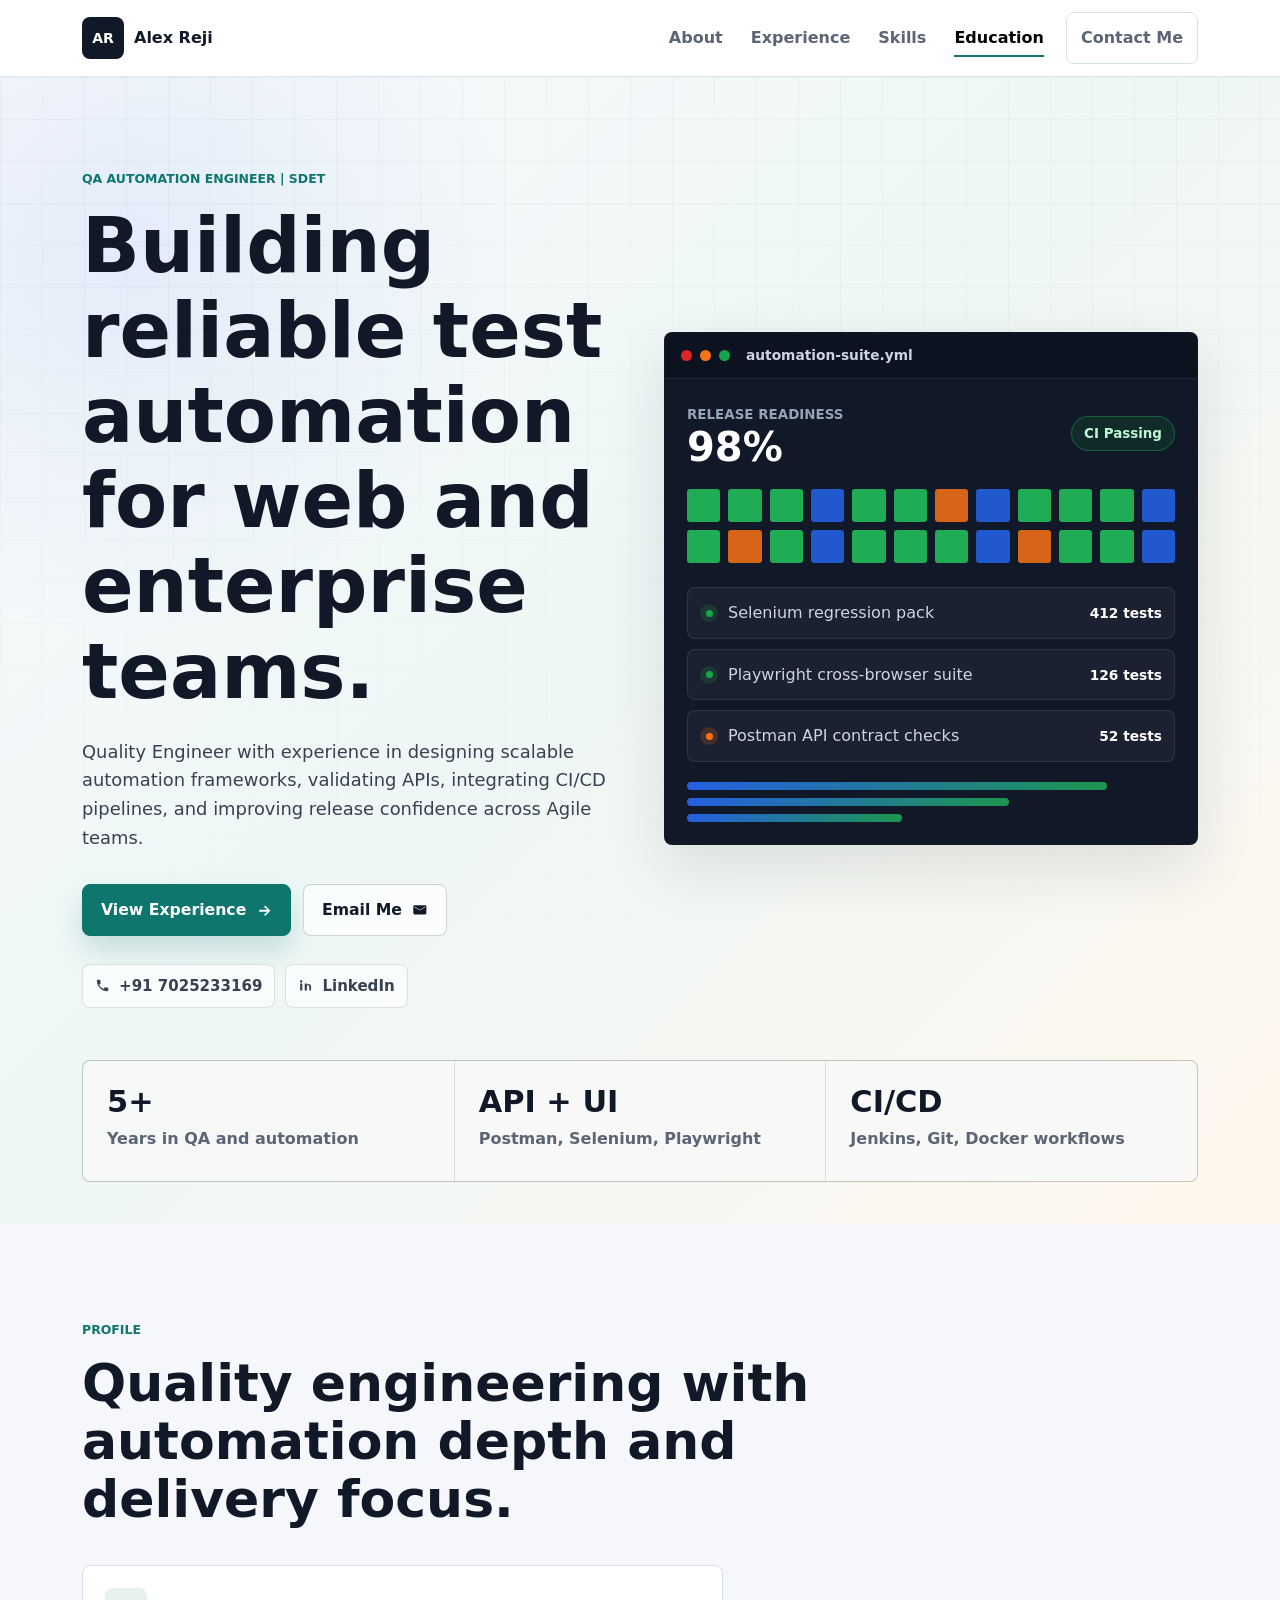
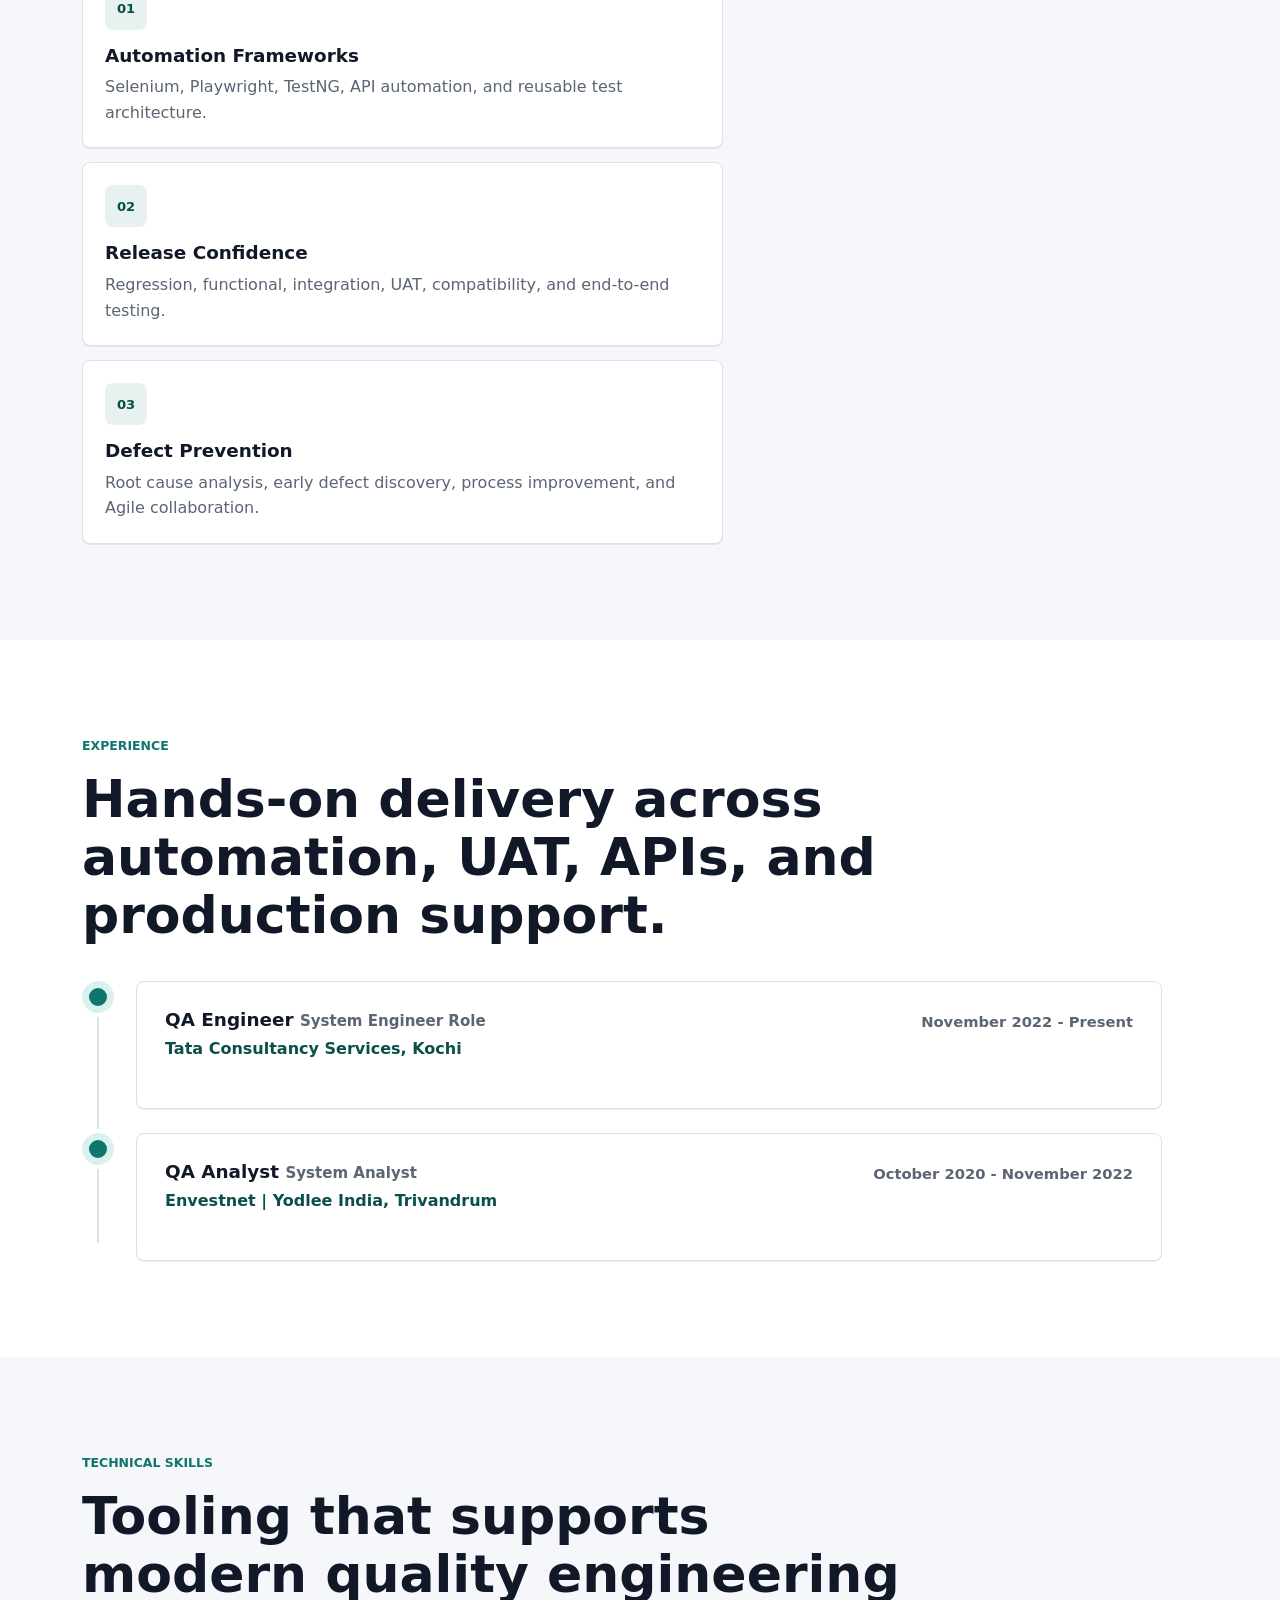
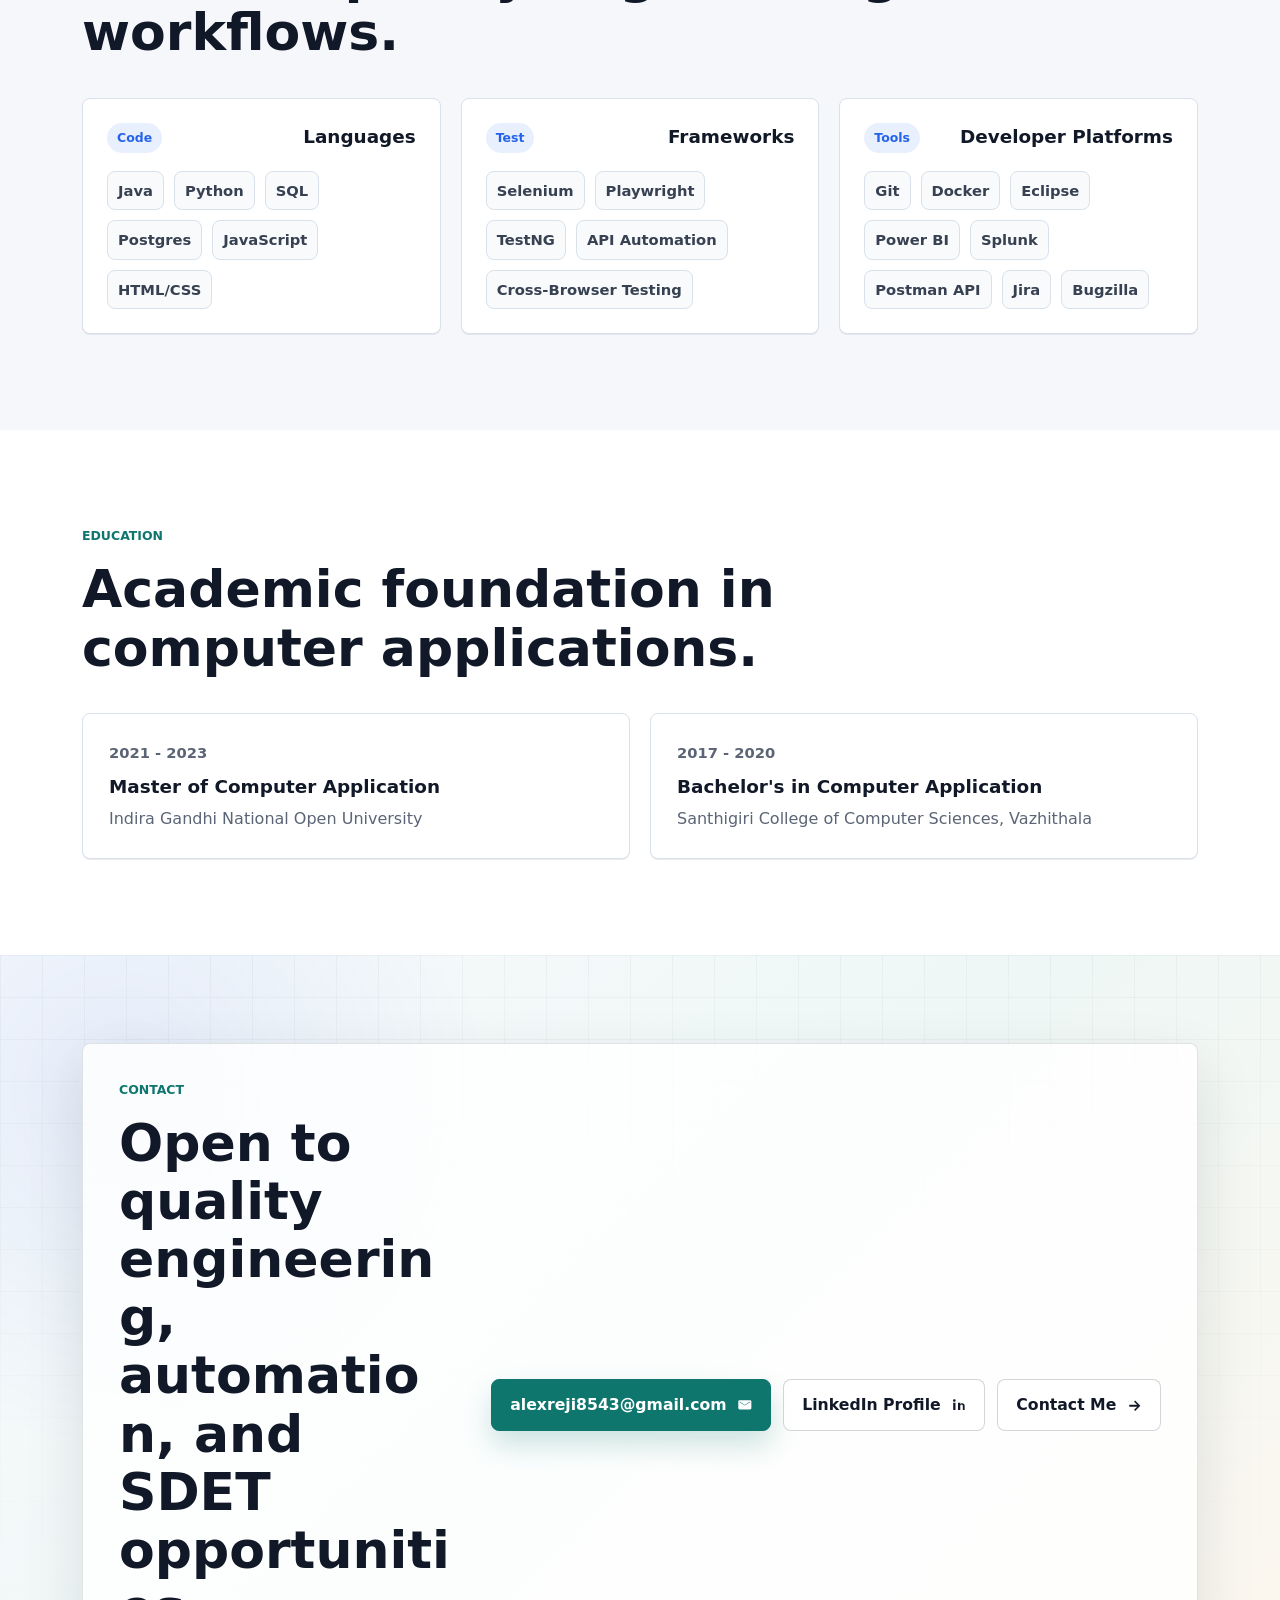
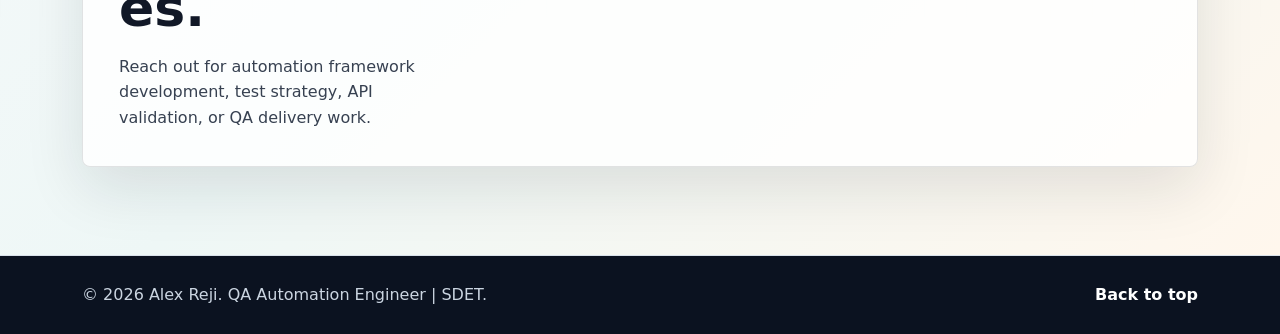
==== index.html @ 4e224c3d "commit" ====
<!doctype html>
<html lang="en">
  <head>
    <meta charset="utf-8">
    <meta name="viewport" content="width=device-width, initial-scale=1">
    <meta name="description" content="Alex Reji - QA Automation Engineer and SDET portfolio showcasing automation frameworks, API testing, CI/CD, and quality engineering experience.">
    <meta name="theme-color" content="#0f766e">
    <title>Alex Reji | QA Automation Engineer</title>
    <link rel="icon" href="data:image/svg+xml,%3Csvg xmlns='http://www.w3.org/2000/svg' viewBox='0 0 64 64'%3E%3Crect width='64' height='64' rx='12' fill='%230f766e'/%3E%3Cpath d='M18 42 30 18h6l12 24h-7l-2.4-5.4H27.1L24.8 42h-6.8Zm11.3-10.7h7.1L32.9 23l-3.6 8.3Z' fill='white'/%3E%3C/svg%3E">
    <link rel="stylesheet" href="css/bootstrap.min.css">
    <link rel="stylesheet" href="css/styles.css">
  </head>
  <body>
    <a class="skip-link" href="#main">Skip to content</a>

    <header class="site-header" data-header>
      <nav class="navbar navbar-expand-lg" aria-label="Primary navigation">
        <div class="container">
          <a class="navbar-brand brand-mark" href="index.html#home" aria-label="Alex Reji home">
            <span class="brand-symbol">AR</span>
            <span class="brand-text">Alex Reji</span>
          </a>

          <button class="navbar-toggler" type="button" data-bs-toggle="collapse" data-bs-target="#primaryNav" aria-controls="primaryNav" aria-expanded="false" aria-label="Toggle navigation">
            <span class="navbar-toggler-icon"></span>
          </button>

          <div class="collapse navbar-collapse" id="primaryNav">
            <ul class="navbar-nav ms-auto align-items-lg-center">
              <li class="nav-item"><a class="nav-link" href="index.html#about">About</a></li>
              <li class="nav-item"><a class="nav-link" href="index.html#experience">Experience</a></li>
              <li class="nav-item"><a class="nav-link" href="index.html#skills">Skills</a></li>
              <li class="nav-item"><a class="nav-link" href="index.html#education">Education</a></li>
              <li class="nav-item"><a class="nav-link nav-link-contact" href="contact.html">Contact Me</a></li>
            </ul>
          </div>
        </div>
      </nav>
    </header>

    <main id="main">
      <section class="hero-section section-band" id="home">
        <div class="container">
          <div class="row align-items-center g-5">
            <div class="col-lg-6">
              <div class="hero-copy reveal">
                <p class="eyebrow">QA Automation Engineer | SDET</p>
                <h1>Building reliable test automation for web and enterprise teams.</h1>
                <p class="hero-lede">
                 Quality Engineer with  experience in designing scalable automation frameworks,
                  validating APIs, integrating CI/CD pipelines, and improving release confidence across Agile teams.
                </p>

                <div class="hero-actions" aria-label="Primary actions">
                  <a class="btn btn-primary btn-lg" href="#experience">
                    <span>View Experience</span>
                    <svg aria-hidden="true" viewBox="0 0 24 24"><path d="M5 12h12.2l-4.9-4.9L14 5.4 22 13.4l-8 8-1.7-1.7 4.9-4.9H5V12Z"></path></svg>
                  </a>
                  <a class="btn btn-outline btn-lg" href="mailto:alexreji8543@gmail.com">
                    <span>Email Me</span>
                    <svg aria-hidden="true" viewBox="0 0 24 24"><path d="M4 5h16a2 2 0 0 1 2 2v10a2 2 0 0 1-2 2H4a2 2 0 0 1-2-2V7a2 2 0 0 1 2-2Zm8 8.2L20 8V7l-8 5.2L4 7v1l8 5.2Z"></path></svg>
                  </a>
                </div>

                <div class="contact-strip" aria-label="Contact information">
                  <a href="tel:+917025233169">
                    <svg aria-hidden="true" viewBox="0 0 24 24"><path d="M6.6 10.8c1.4 2.8 3.8 5.2 6.6 6.6l2.2-2.2c.3-.3.7-.4 1.1-.3 1.2.4 2.4.6 3.7.6.6 0 1 .4 1 1V20c0 .6-.4 1-1 1C10.7 21 3 13.3 3 3.8c0-.6.4-1 1-1h3.5c.6 0 1 .4 1 1 0 1.3.2 2.5.6 3.7.1.4 0 .8-.3 1.1l-2.2 2.2Z"></path></svg>
                    +91 7025233169
                  </a>
                  <a href="https://www.linkedin.com/in/alex-reji-joseph" target="_blank" rel="noreferrer">
                    <svg aria-hidden="true" viewBox="0 0 24 24"><path d="M6.9 8.9H3.4V20h3.5V8.9ZM5.1 7.4c1.1 0 2-.8 2-1.9s-.9-1.9-2-1.9-2 .8-2 1.9.8 1.9 2 1.9ZM20.9 20v-6.1c0-3-1.6-4.4-3.8-4.4-1.7 0-2.5.9-3 1.6V8.9h-3.4V20h3.5v-5.5c0-1.5.3-2.9 2.1-2.9 1.7 0 1.8 1.6 1.8 3V20h2.8Z"></path></svg>
                    LinkedIn
                  </a>
                </div>
              </div>
            </div>

            <div class="col-lg-6">
              <div class="quality-console reveal" role="img" aria-label="Animated automation dashboard showing passing tests, API checks, and CI pipeline status">
                <div class="console-topbar">
                  <span class="window-dot dot-red"></span>
                  <span class="window-dot dot-amber"></span>
                  <span class="window-dot dot-green"></span>
                  <span class="console-title">automation-suite.yml</span>
                </div>

                <div class="console-body">
                  <div class="pipeline-status">
                    <div>
                      <span class="status-label">Release readiness</span>
                      <strong>98%</strong>
                    </div>
                    <span class="status-pill">CI Passing</span>
                  </div>

                  <div class="test-matrix" aria-hidden="true">
                    <span></span><span></span><span></span><span></span><span></span><span></span>
                    <span></span><span></span><span></span><span></span><span></span><span></span>
                    <span></span><span></span><span></span><span></span><span></span><span></span>
                    <span></span><span></span><span></span><span></span><span></span><span></span>
                  </div>

                  <div class="run-list">
                    <div class="run-row">
                      <span class="run-icon pass"></span>
                      <span>Selenium regression pack</span>
                      <b>412 tests</b>
                    </div>
                    <div class="run-row">
                      <span class="run-icon pass"></span>
                      <span>Playwright cross-browser suite</span>
                      <b>126 tests</b>
                    </div>
                    <div class="run-row">
                      <span class="run-icon warn"></span>
                      <span>Postman API contract checks</span>
                      <b>52 tests</b>
                    </div>
                  </div>

                  <div class="code-lines" aria-hidden="true">
                    <span class="code-line line-long"></span>
                    <span class="code-line line-mid"></span>
                    <span class="code-line line-short"></span>
                  </div>
                </div>
              </div>
            </div>
          </div>

          <div class="hero-metrics reveal" aria-label="Career highlights">
            <div>
              <strong>5+</strong>
              <span>Years in QA and automation</span>
            </div>

            <div>
              <strong>API + UI</strong>
              <span>Postman, Selenium, Playwright</span>
            </div>
            <div>
              <strong>CI/CD</strong>
              <span>Jenkins, Git, Docker workflows</span>
            </div>
          </div>
        </div>
      </section>

      <section class="section section-light" id="about">
        <div class="container">
          <div class="section-heading reveal">
            <p class="eyebrow">Profile</p>
            <h2>Quality engineering with automation depth and delivery focus.</h2>
          </div>

          <div class="row g-4 align-items-stretch">
            <div class="col-lg-7">
              <div class="focus-grid reveal">
                <div class="focus-item">
                  <span class="focus-icon">01</span>
                  <h3>Automation Frameworks</h3>
                  <p>Selenium, Playwright, TestNG, API automation, and reusable test architecture.</p>
                </div>
                <div class="focus-item">
                  <span class="focus-icon">02</span>
                  <h3>Release Confidence</h3>
                  <p>Regression, functional, integration, UAT, compatibility, and end-to-end testing.</p>
                </div>
                <div class="focus-item">
                  <span class="focus-icon">03</span>
                  <h3>Defect Prevention</h3>
                  <p>Root cause analysis, early defect discovery, process improvement, and Agile collaboration.</p>
                </div>
              </div>
            </div>

            <div class="col-lg-5">

            </div>
          </div>
        </div>
      </section>

      <section class="section section-white" id="experience">
        <div class="container">
          <div class="section-heading reveal">
            <p class="eyebrow">Experience</p>
            <h2>Hands-on delivery across automation, UAT, APIs, and production support.</h2>
          </div>

          <div class="timeline">
            <article class="timeline-item reveal">
              <div class="timeline-marker" aria-hidden="true"></div>
              <div class="timeline-content">
                <div class="role-heading">
                  <div>
                    <h3>QA Engineer <span>System Engineer Role</span></h3>
                    <p>Tata Consultancy Services, Kochi</p>
                  </div>
                  <time datetime="2022-11">November 2022 - Present</time>
                </div>

              </div>
            </article>

            <article class="timeline-item reveal">
              <div class="timeline-marker" aria-hidden="true"></div>
              <div class="timeline-content">
                <div class="role-heading">
                  <div>
                    <h3>QA Analyst <span>System Analyst</span></h3>
                    <p>Envestnet | Yodlee India, Trivandrum</p>
                  </div>
                  <time datetime="2020-10">October 2020 - November 2022</time>
                </div>

              </div>
            </article>
          </div>
        </div>
      </section>

      <section class="section section-light" id="skills">
        <div class="container">
          <div class="section-heading reveal">
            <p class="eyebrow">Technical Skills</p>
            <h2>Tooling that supports modern quality engineering workflows.</h2>
          </div>

          <div class="skills-layout">
            <article class="skill-card reveal">
              <div class="skill-card-header">
                <span class="skill-badge">Code</span>
                <h3>Languages</h3>
              </div>
              <div class="skill-tags">
                <span>Java</span>
                <span>Python</span>
                <span>SQL</span>
                <span>Postgres</span>
                <span>JavaScript</span>
                <span>HTML/CSS</span>
              </div>
            </article>

            <article class="skill-card reveal">
              <div class="skill-card-header">
                <span class="skill-badge">Test</span>
                <h3>Frameworks</h3>
              </div>
              <div class="skill-tags">
                <span>Selenium</span>
                <span>Playwright</span>
                <span>TestNG</span>
                <span>API Automation</span>
                <span>Cross-Browser Testing</span>
              </div>
            </article>

            <article class="skill-card reveal">
              <div class="skill-card-header">
                <span class="skill-badge">Tools</span>
                <h3>Developer Platforms</h3>
              </div>
              <div class="skill-tags">
                <span>Git</span>
                <span>Docker</span>
                <span>Eclipse</span>
                <span>Power BI</span>
                <span>Splunk</span>
                <span>Postman API</span>
                <span>Jira</span>
                <span>Bugzilla</span>
              </div>
            </article>
          </div>
        </div>
      </section>

      <section class="section section-white" id="education">
        <div class="container">
          <div class="section-heading reveal">
            <p class="eyebrow">Education</p>
            <h2>Academic foundation in computer applications.</h2>
          </div>

          <div class="education-grid">
            <article class="education-item reveal">
              <time>2021 - 2023</time>
              <h3>Master of Computer Application</h3>
              <p>Indira Gandhi National Open University</p>
            </article>
            <article class="education-item reveal">
              <time>2017 - 2020</time>
              <h3>Bachelor's in Computer Application</h3>
              <p>Santhigiri College of Computer Sciences, Vazhithala</p>
            </article>
          </div>
        </div>
      </section>

      <section class="contact-section section-band" id="contact">
        <div class="container">
          <div class="contact-panel reveal">
            <div>
              <p class="eyebrow">Contact</p>
              <h2>Open to quality engineering, automation, and SDET opportunities.</h2>
              <p>Reach out for automation framework development, test strategy, API validation, or QA delivery work.</p>
            </div>
            <div class="contact-actions">
              <a class="btn btn-primary btn-lg" href="mailto:alexreji8543@gmail.com">
                <span>alexreji8543@gmail.com</span>
                <svg aria-hidden="true" viewBox="0 0 24 24"><path d="M4 5h16a2 2 0 0 1 2 2v10a2 2 0 0 1-2 2H4a2 2 0 0 1-2-2V7a2 2 0 0 1 2-2Zm8 8.2L20 8V7l-8 5.2L4 7v1l8 5.2Z"></path></svg>
              </a>
              <a class="btn btn-outline btn-lg" href="https://www.linkedin.com/in/alex-reji-joseph" target="_blank" rel="noreferrer">
                <span>LinkedIn Profile</span>
                <svg aria-hidden="true" viewBox="0 0 24 24"><path d="M6.9 8.9H3.4V20h3.5V8.9ZM5.1 7.4c1.1 0 2-.8 2-1.9s-.9-1.9-2-1.9-2 .8-2 1.9.8 1.9 2 1.9ZM20.9 20v-6.1c0-3-1.6-4.4-3.8-4.4-1.7 0-2.5.9-3 1.6V8.9h-3.4V20h3.5v-5.5c0-1.5.3-2.9 2.1-2.9 1.7 0 1.8 1.6 1.8 3V20h2.8Z"></path></svg>
              </a>
              <a class="btn btn-outline btn-lg" href="contact.html">
                <span>Contact Me</span>
                <svg aria-hidden="true" viewBox="0 0 24 24"><path d="M5 12h12.2l-4.9-4.9L14 5.4 22 13.4l-8 8-1.7-1.7 4.9-4.9H5V12Z"></path></svg>
              </a>
            </div>
          </div>
        </div>
      </section>
    </main>

    <footer class="site-footer">
      <div class="container">
        <p>© <span data-year></span> Alex Reji. QA Automation Engineer | SDET.</p>
        <a href="index.html#home">Back to top</a>
      </div>
    </footer>

    <script src="js/bootstrap.bundle.min.js"></script>
    <script src="js/main.js"></script>
  </body>
</html>
---- css/styles.css ----
:root {
  --color-ink: #111827;
  --color-muted: #5b6575;
  --color-soft: #f5f7fb;
  --color-paper: #ffffff;
  --color-line: #d9e1ea;
  --color-teal: #0f766e;
  --color-teal-dark: #0b4f4a;
  --color-blue: #2563eb;
  --color-orange: #f97316;
  --color-green: #16a34a;
  --color-red: #dc2626;
  --shadow-soft: 0 22px 60px rgba(17, 24, 39, 0.11);
  --shadow-line: 0 1px 0 rgba(17, 24, 39, 0.08);
  --radius: 8px;
  --header-height: 76px;
}

* {
  box-sizing: border-box;
}

html {
  scroll-behavior: smooth;
  scroll-padding-top: var(--header-height);
}

body {
  margin: 0;
  color: var(--color-ink);
  background: var(--color-paper);
  font-family: Inter, ui-sans-serif, system-ui, -apple-system, BlinkMacSystemFont, "Segoe UI", sans-serif;
  line-height: 1.6;
  text-rendering: optimizeLegibility;
}

body.nav-open {
  overflow: hidden;
}

a {
  color: inherit;
  text-decoration: none;
}

a:hover {
  color: var(--color-teal);
}

svg {
  display: inline-block;
  width: 1em;
  height: 1em;
  fill: currentColor;
}

::selection {
  color: #ffffff;
  background: var(--color-teal);
}

.skip-link {
  position: fixed;
  top: 12px;
  left: 12px;
  z-index: 1100;
  transform: translateY(-140%);
  border-radius: var(--radius);
  background: var(--color-ink);
  color: #ffffff;
  padding: 10px 14px;
  transition: transform 180ms ease;
}

.skip-link:focus {
  transform: translateY(0);
}

.site-header {
  position: sticky;
  top: 0;
  z-index: 1000;
  min-height: var(--header-height);
  background: rgba(255, 255, 255, 0.88);
  border-bottom: 1px solid rgba(217, 225, 234, 0.74);
  backdrop-filter: blur(18px);
  transition: box-shadow 200ms ease, background 200ms ease;
}

.site-header.is-scrolled {
  background: rgba(255, 255, 255, 0.96);
  box-shadow: var(--shadow-line);
}

.navbar {
  min-height: var(--header-height);
  padding: 0;
}

.navbar-toggler {
  border: 1px solid var(--color-line);
  border-radius: var(--radius);
  padding: 9px 11px;
}

.navbar-toggler:focus {
  box-shadow: 0 0 0 3px rgba(15, 118, 110, 0.18);
}

.brand-mark {
  display: inline-flex;
  align-items: center;
  gap: 10px;
  font-weight: 800;
}

.brand-symbol {
  display: grid;
  width: 42px;
  height: 42px;
  place-items: center;
  border-radius: var(--radius);
  background: var(--color-ink);
  color: #ffffff;
  font-size: 0.88rem;
  font-weight: 800;
}

.brand-text {
  color: var(--color-ink);
  font-size: 1rem;
}

.nav-link {
  position: relative;
  color: var(--color-muted);
  font-weight: 700;
  padding: 12px 14px !important;
}

.nav-link::after {
  position: absolute;
  right: 14px;
  bottom: 6px;
  left: 14px;
  height: 2px;
  background: var(--color-teal);
  content: "";
  transform: scaleX(0);
  transform-origin: left;
  transition: transform 180ms ease;
}

.nav-link:hover,
.nav-link.active {
  color: var(--color-ink);
}

.nav-link:hover::after,
.nav-link.active::after {
  transform: scaleX(1);
}

.nav-link-contact {
  margin-left: 8px;
  border: 1px solid var(--color-line);
  border-radius: var(--radius);
}

.nav-link-contact::after {
  content: none;
}

.section-band {
  position: relative;
  overflow: hidden;
  background:
    radial-gradient(circle at 10% 15%, rgba(37, 99, 235, 0.09), transparent 26%),
    linear-gradient(135deg, #f8fafc 0%, #eef7f6 48%, #fff7ed 100%);
}

.section-band::before {
  position: absolute;
  inset: 0;
  pointer-events: none;
  background-image:
    linear-gradient(rgba(17, 24, 39, 0.045) 1px, transparent 1px),
    linear-gradient(90deg, rgba(17, 24, 39, 0.045) 1px, transparent 1px);
  background-size: 42px 42px;
  content: "";
  mask-image: linear-gradient(to bottom, rgba(0, 0, 0, 0.8), transparent 78%);
}

.hero-section {
  display: flex;
  min-height: calc(100vh - var(--header-height));
  padding: 92px 0 42px;
  align-items: center;
}

.hero-section .container {
  position: relative;
  z-index: 1;
}

.eyebrow {
  margin: 0 0 14px;
  color: var(--color-teal);
  font-size: 0.78rem;
  font-weight: 800;
  letter-spacing: 0;
  text-transform: uppercase;
}

h1,
h2,
h3,
p {
  overflow-wrap: anywhere;
}

h1,
h2,
h3 {
  margin: 0;
  color: var(--color-ink);
  line-height: 1.12;
  letter-spacing: 0;
}

h1 {
  max-width: 680px;
  font-size: 4.75rem;
  font-weight: 850;
}

h2 {
  max-width: 830px;
  font-size: 3.25rem;
  font-weight: 820;
}

h3 {
  font-size: 1.15rem;
  font-weight: 800;
}

.hero-lede {
  max-width: 650px;
  margin: 24px 0 0;
  color: #374151;
  font-size: 1.12rem;
}

.hero-actions,
.contact-actions {
  display: flex;
  flex-wrap: wrap;
  gap: 12px;
  margin-top: 32px;
}

.btn {
  display: inline-flex;
  min-height: 48px;
  align-items: center;
  justify-content: center;
  gap: 10px;
  border-radius: var(--radius);
  font-weight: 800;
  white-space: normal;
}

.btn-lg {
  padding: 13px 18px;
  font-size: 0.98rem;
}

.btn-primary {
  border-color: var(--color-teal);
  background: var(--color-teal);
  box-shadow: 0 14px 28px rgba(15, 118, 110, 0.2);
}

.btn-primary:hover,
.btn-primary:focus {
  border-color: var(--color-teal-dark);
  background: var(--color-teal-dark);
}

.btn-outline {
  border: 1px solid rgba(17, 24, 39, 0.18);
  background: rgba(255, 255, 255, 0.72);
  color: var(--color-ink);
}

.btn-outline:hover,
.btn-outline:focus {
  border-color: var(--color-teal);
  background: #ffffff;
  color: var(--color-teal-dark);
}

.contact-strip {
  display: flex;
  flex-wrap: wrap;
  gap: 10px;
  margin-top: 28px;
}

.contact-strip a {
  display: inline-flex;
  min-height: 42px;
  align-items: center;
  gap: 9px;
  border: 1px solid rgba(17, 24, 39, 0.12);
  border-radius: var(--radius);
  background: rgba(255, 255, 255, 0.64);
  color: #374151;
  padding: 9px 12px;
  font-size: 0.94rem;
  font-weight: 700;
}

.contact-strip a:hover {
  border-color: rgba(15, 118, 110, 0.35);
  color: var(--color-teal-dark);
}

.quality-console {
  position: relative;
  overflow: hidden;
  max-width: 560px;
  margin-left: auto;
  border: 1px solid rgba(17, 24, 39, 0.12);
  border-radius: var(--radius);
  background: #111827;
  box-shadow: var(--shadow-soft);
  color: #e5e7eb;
}

.quality-console::after {
  position: absolute;
  inset: 0;
  pointer-events: none;
  background: linear-gradient(90deg, transparent 0%, rgba(255, 255, 255, 0.08) 45%, transparent 70%);
  content: "";
  transform: translateX(-100%);
  animation: console-sweep 6s ease-in-out infinite;
}

.console-topbar {
  display: flex;
  min-height: 46px;
  align-items: center;
  gap: 8px;
  border-bottom: 1px solid rgba(255, 255, 255, 0.1);
  background: #0b1220;
  padding: 0 16px;
}

.window-dot {
  display: inline-block;
  width: 11px;
  height: 11px;
  border-radius: 50%;
}

.dot-red {
  background: var(--color-red);
}

.dot-amber {
  background: var(--color-orange);
}

.dot-green {
  background: var(--color-green);
}

.console-title {
  margin-left: 8px;
  color: #cbd5e1;
  font-size: 0.86rem;
  font-weight: 800;
}

.console-body {
  padding: 22px;
}

.pipeline-status {
  display: flex;
  align-items: center;
  justify-content: space-between;
  gap: 16px;
  margin-bottom: 22px;
}

.pipeline-status strong {
  display: block;
  color: #ffffff;
  font-size: 2.5rem;
  line-height: 1;
}

.status-label {
  color: #94a3b8;
  font-size: 0.84rem;
  font-weight: 800;
  text-transform: uppercase;
}

.status-pill {
  display: inline-flex;
  min-height: 34px;
  align-items: center;
  border: 1px solid rgba(34, 197, 94, 0.34);
  border-radius: 999px;
  background: rgba(22, 163, 74, 0.14);
  color: #bbf7d0;
  padding: 6px 12px;
  font-size: 0.84rem;
  font-weight: 800;
}

.test-matrix {
  display: grid;
  grid-template-columns: repeat(12, minmax(0, 1fr));
  gap: 8px;
  margin-bottom: 24px;
}

.test-matrix span {
  aspect-ratio: 1;
  border-radius: 3px;
  background: rgba(34, 197, 94, 0.86);
  animation: tile-pulse 2.8s ease-in-out infinite;
}

.test-matrix span:nth-child(4n) {
  background: rgba(37, 99, 235, 0.85);
  animation-delay: 200ms;
}

.test-matrix span:nth-child(7n) {
  background: rgba(249, 115, 22, 0.86);
  animation-delay: 380ms;
}

.run-list {
  display: grid;
  gap: 10px;
}

.run-row {
  display: grid;
  grid-template-columns: auto minmax(0, 1fr) auto;
  align-items: center;
  gap: 10px;
  border: 1px solid rgba(255, 255, 255, 0.09);
  border-radius: var(--radius);
  background: rgba(255, 255, 255, 0.045);
  padding: 12px;
  color: #cbd5e1;
}

.run-row b {
  color: #ffffff;
  font-size: 0.86rem;
  white-space: nowrap;
}

.run-icon {
  display: inline-grid;
  width: 18px;
  height: 18px;
  place-items: center;
  border-radius: 50%;
}

.run-icon::before {
  width: 7px;
  height: 7px;
  border-radius: 50%;
  content: "";
}

.run-icon.pass {
  background: rgba(22, 163, 74, 0.18);
}

.run-icon.pass::before {
  background: var(--color-green);
}

.run-icon.warn {
  background: rgba(249, 115, 22, 0.18);
}

.run-icon.warn::before {
  background: var(--color-orange);
}

.code-lines {
  display: grid;
  gap: 8px;
  margin-top: 20px;
}

.code-line {
  display: block;
  height: 8px;
  border-radius: 999px;
  background: linear-gradient(90deg, rgba(37, 99, 235, 0.95), rgba(34, 197, 94, 0.72));
  animation: code-load 3.4s ease-in-out infinite;
}

.line-long {
  width: 86%;
}

.line-mid {
  width: 66%;
  animation-delay: 140ms;
}

.line-short {
  width: 44%;
  animation-delay: 280ms;
}

.hero-metrics {
  display: grid;
  grid-template-columns: repeat(3, minmax(0, 1fr));
  gap: 1px;
  overflow: hidden;
  margin-top: 52px;
  border: 1px solid rgba(17, 24, 39, 0.12);
  border-radius: var(--radius);
  background: rgba(17, 24, 39, 0.12);
}

.hero-metrics div {
  min-height: 120px;
  background: rgba(255, 255, 255, 0.8);
  padding: 24px;
}

.hero-metrics strong {
  display: block;
  color: var(--color-ink);
  font-size: 1.9rem;
  line-height: 1.1;
}

.hero-metrics span {
  display: block;
  margin-top: 8px;
  color: var(--color-muted);
  font-weight: 700;
}

.section {
  padding: 96px 0;
}

.section-light {
  background: var(--color-soft);
}

.section-white {
  background: var(--color-paper);
}

.section-heading {
  margin-bottom: 36px;
}

.content-panel {
  height: 100%;
  border-left: 4px solid var(--color-teal);
  background: var(--color-paper);
  box-shadow: var(--shadow-line);
  padding: 32px;
}

.content-panel p {
  margin: 0;
  color: #374151;
  font-size: 1.04rem;
}

.content-panel p + p {
  margin-top: 18px;
}

.focus-grid {
  display: grid;
  gap: 14px;
}

.focus-item,
.skill-card,
.education-item {
  border: 1px solid var(--color-line);
  border-radius: var(--radius);
  background: var(--color-paper);
  box-shadow: var(--shadow-line);
}

.focus-item {
  padding: 22px;
}

.focus-icon {
  display: inline-grid;
  width: 42px;
  height: 42px;
  place-items: center;
  border-radius: var(--radius);
  background: rgba(15, 118, 110, 0.1);
  color: var(--color-teal-dark);
  font-size: 0.82rem;
  font-weight: 900;
}

.focus-item h3 {
  margin-top: 16px;
}

.focus-item p,
.skill-card p,
.education-item p {
  margin: 8px 0 0;
  color: var(--color-muted);
}

.timeline {
  position: relative;
  display: grid;
  gap: 24px;
  max-width: 1080px;
}

.timeline::before {
  position: absolute;
  top: 18px;
  bottom: 18px;
  left: 15px;
  width: 2px;
  background: var(--color-line);
  content: "";
}

.timeline-item {
  position: relative;
  display: grid;
  grid-template-columns: 32px minmax(0, 1fr);
  gap: 22px;
}

.timeline-marker {
  position: relative;
  z-index: 1;
  width: 32px;
  height: 32px;
  border: 7px solid #d9f2ee;
  border-radius: 50%;
  background: var(--color-teal);
  box-shadow: 0 0 0 4px #ffffff;
}

.timeline-content {
  border: 1px solid var(--color-line);
  border-radius: var(--radius);
  background: var(--color-paper);
  box-shadow: var(--shadow-line);
  padding: 28px;
}

.role-heading {
  display: flex;
  justify-content: space-between;
  gap: 18px;
  margin-bottom: 18px;
}

.role-heading h3 span {
  color: var(--color-muted);
  font-size: 0.94rem;
  font-weight: 700;
}

.role-heading p {
  margin: 6px 0 0;
  color: var(--color-teal-dark);
  font-weight: 800;
}

.role-heading time,
.education-item time {
  color: var(--color-muted);
  font-size: 0.92rem;
  font-weight: 800;
  white-space: nowrap;
}

.timeline-content ul {
  display: grid;
  gap: 10px;
  margin: 0;
  padding-left: 20px;
  color: #374151;
}

.timeline-content li::marker {
  color: var(--color-teal);
}

.skills-layout {
  display: grid;
  grid-template-columns: repeat(3, minmax(0, 1fr));
  gap: 20px;
}

.skill-card {
  padding: 24px;
}

.skill-card-header {
  display: flex;
  align-items: center;
  justify-content: space-between;
  gap: 12px;
  margin-bottom: 18px;
}

.skill-badge {
  display: inline-flex;
  align-items: center;
  justify-content: center;
  border-radius: 999px;
  background: rgba(37, 99, 235, 0.1);
  color: var(--color-blue);
  padding: 5px 10px;
  font-size: 0.78rem;
  font-weight: 900;
}

.skill-tags {
  display: flex;
  flex-wrap: wrap;
  gap: 10px;
}

.skill-tags span {
  display: inline-flex;
  min-height: 36px;
  align-items: center;
  border: 1px solid var(--color-line);
  border-radius: var(--radius);
  background: #f8fafc;
  color: #374151;
  padding: 7px 10px;
  font-size: 0.92rem;
  font-weight: 750;
}

.education-grid {
  display: grid;
  grid-template-columns: repeat(2, minmax(0, 1fr));
  gap: 20px;
}

.education-item {
  padding: 26px;
}

.education-item h3 {
  margin-top: 12px;
}

.page-hero {
  padding: 104px 0 78px;
}

.page-hero .container {
  position: relative;
  z-index: 1;
}

.page-hero-content {
  max-width: 880px;
}

.page-hero-content p:not(.eyebrow) {
  max-width: 680px;
  margin: 22px 0 0;
  color: #374151;
  font-size: 1.12rem;
}

.contact-page {
  padding-top: 72px;
}

.contact-layout {
  display: grid;
  grid-template-columns: minmax(280px, 0.78fr) minmax(0, 1.22fr);
  gap: 24px;
  align-items: start;
}

.contact-sidebar {
  display: grid;
  gap: 16px;
}

.contact-card,
.availability-panel,
.contact-form-panel {
  border: 1px solid var(--color-line);
  border-radius: var(--radius);
  background: var(--color-paper);
  box-shadow: var(--shadow-line);
}

.contact-card {
  display: grid;
  grid-template-columns: auto minmax(0, 1fr);
  gap: 14px;
  align-items: center;
  padding: 20px;
}

.contact-card-icon {
  display: inline-grid;
  width: 46px;
  height: 46px;
  place-items: center;
  border-radius: var(--radius);
  background: rgba(15, 118, 110, 0.1);
  color: var(--color-teal-dark);
  font-size: 1.18rem;
}

.contact-card h2,
.availability-panel h2 {
  font-size: 1.18rem;
}

.form-heading h2 {
  font-size: 1.75rem;
}

.contact-card h2 {
  margin-bottom: 4px;
}

.contact-card a {
  color: var(--color-muted);
  font-weight: 800;
  overflow-wrap: anywhere;
}

.contact-card a:hover {
  color: var(--color-teal-dark);
}

.availability-panel {
  padding: 22px;
}

.availability-panel .skill-tags {
  margin-top: 16px;
}

.contact-form-panel {
  padding: 30px;
}

.form-heading {
  margin-bottom: 24px;
}

.contact-form {
  display: grid;
  gap: 18px;
}

.form-grid {
  display: grid;
  grid-template-columns: repeat(2, minmax(0, 1fr));
  gap: 18px;
}

.form-field {
  display: grid;
  gap: 8px;
}

.form-field label {
  color: var(--color-ink);
  font-weight: 850;
}

.form-field input,
.form-field textarea {
  width: 100%;
  border: 1px solid var(--color-line);
  border-radius: var(--radius);
  background: #ffffff;
  color: var(--color-ink);
  padding: 13px 14px;
  font: inherit;
  transition: border-color 160ms ease, box-shadow 160ms ease;
}

.form-field textarea {
  min-height: 180px;
  resize: vertical;
}

.form-field input:focus,
.form-field textarea:focus {
  border-color: var(--color-teal);
  box-shadow: 0 0 0 4px rgba(15, 118, 110, 0.12);
  outline: none;
}

.form-field input[aria-invalid="true"],
.form-field textarea[aria-invalid="true"] {
  border-color: var(--color-red);
}

.field-error {
  min-height: 20px;
  color: var(--color-red);
  font-size: 0.88rem;
  font-weight: 750;
}

.form-footer {
  display: flex;
  flex-wrap: wrap;
  gap: 14px;
  align-items: center;
  justify-content: space-between;
}

.form-status {
  min-height: 24px;
  margin: 0;
  color: var(--color-muted);
  font-weight: 800;
}

.contact-section {
  padding: 88px 0;
}

.contact-section .container,
.site-footer .container {
  position: relative;
  z-index: 1;
}

.contact-panel {
  display: grid;
  grid-template-columns: minmax(0, 1fr) auto;
  align-items: center;
  gap: 36px;
  border: 1px solid rgba(17, 24, 39, 0.12);
  border-radius: var(--radius);
  background: rgba(255, 255, 255, 0.82);
  box-shadow: var(--shadow-soft);
  padding: 36px;
}

.contact-panel p:not(.eyebrow) {
  max-width: 640px;
  margin: 16px 0 0;
  color: #374151;
}

.contact-actions {
  justify-content: flex-end;
  margin-top: 0;
}

.site-footer {
  border-top: 1px solid var(--color-line);
  background: #0b1220;
  color: #cbd5e1;
  padding: 26px 0;
}

.site-footer .container {
  display: flex;
  align-items: center;
  justify-content: space-between;
  gap: 18px;
}

.site-footer p {
  margin: 0;
}

.site-footer a {
  color: #ffffff;
  font-weight: 800;
}

.reveal {
  opacity: 0;
  transform: translateY(22px);
  transition: opacity 650ms ease, transform 650ms ease;
}

.reveal.is-visible {
  opacity: 1;
  transform: translateY(0);
}

@keyframes console-sweep {
  0%,
  45% {
    transform: translateX(-100%);
  }
  75%,
  100% {
    transform: translateX(100%);
  }
}

@keyframes tile-pulse {
  0%,
  100% {
    opacity: 0.65;
    transform: scale(0.96);
  }
  50% {
    opacity: 1;
    transform: scale(1);
  }
}

@keyframes code-load {
  0%,
  100% {
    transform: scaleX(0.74);
    transform-origin: left;
  }
  50% {
    transform: scaleX(1);
    transform-origin: left;
  }
}

@media (max-width: 991.98px) {
  :root {
    --header-height: 68px;
  }

  h1 {
    font-size: 3.6rem;
  }

  h2 {
    font-size: 2.55rem;
  }

  .navbar-collapse {
    position: fixed;
    top: var(--header-height);
    right: 14px;
    left: 14px;
    max-height: calc(100vh - var(--header-height) - 24px);
    overflow-y: auto;
    border: 1px solid var(--color-line);
    border-radius: var(--radius);
    background: #ffffff;
    box-shadow: var(--shadow-soft);
    padding: 12px;
  }

  .navbar-collapse:not(.show) {
    display: none;
  }

  .nav-link {
    border-radius: var(--radius);
  }

  .nav-link::after {
    content: none;
  }

  .nav-link:hover,
  .nav-link.active {
    background: var(--color-soft);
  }

  .nav-link-contact {
    margin-left: 0;
  }

  .hero-section {
    min-height: auto;
    padding: 64px 0 34px;
  }

  .quality-console {
    margin: 0;
  }

  .hero-metrics,
  .skills-layout {
    grid-template-columns: 1fr;
  }

  .hero-metrics div {
    min-height: auto;
  }

  .role-heading,
  .contact-panel,
  .contact-layout {
    display: block;
  }

  .role-heading time {
    display: inline-block;
    margin-top: 10px;
  }

  .contact-actions {
    justify-content: flex-start;
    margin-top: 28px;
  }

  .contact-sidebar {
    margin-bottom: 24px;
  }
}

@media (max-width: 767.98px) {
  h1 {
    font-size: 2.75rem;
  }

  h2 {
    font-size: 2.1rem;
  }

  .section {
    padding: 72px 0;
  }

  .hero-section {
    padding-top: 50px;
  }

  .hero-actions .btn,
  .contact-actions .btn {
    width: 100%;
  }

  .contact-strip a {
    width: 100%;
  }

  .page-hero {
    padding: 72px 0 54px;
  }

  .console-body,
  .content-panel,
  .timeline-content,
  .contact-panel,
  .contact-form-panel {
    padding: 22px;
  }

  .form-grid {
    grid-template-columns: 1fr;
  }

  .form-footer .btn {
    width: 100%;
  }

  .test-matrix {
    grid-template-columns: repeat(8, minmax(0, 1fr));
  }

  .run-row {
    grid-template-columns: auto minmax(0, 1fr);
  }

  .run-row b {
    grid-column: 2;
  }

  .education-grid {
    grid-template-columns: 1fr;
  }

  .site-footer .container {
    display: block;
  }

  .site-footer a {
    display: inline-block;
    margin-top: 10px;
  }
}

@media (max-width: 420px) {
  h1 {
    font-size: 2.35rem;
  }

  h2 {
    font-size: 1.85rem;
  }

  .brand-text {
    display: none;
  }

  .pipeline-status {
    display: block;
  }

  .status-pill {
    margin-top: 12px;
  }
}

@media (prefers-reduced-motion: reduce) {
  *,
  *::before,
  *::after {
    scroll-behavior: auto !important;
    animation-duration: 0.01ms !important;
    animation-iteration-count: 1 !important;
    transition-duration: 0.01ms !important;
  }

  .reveal {
    opacity: 1;
    transform: none;
  }
}
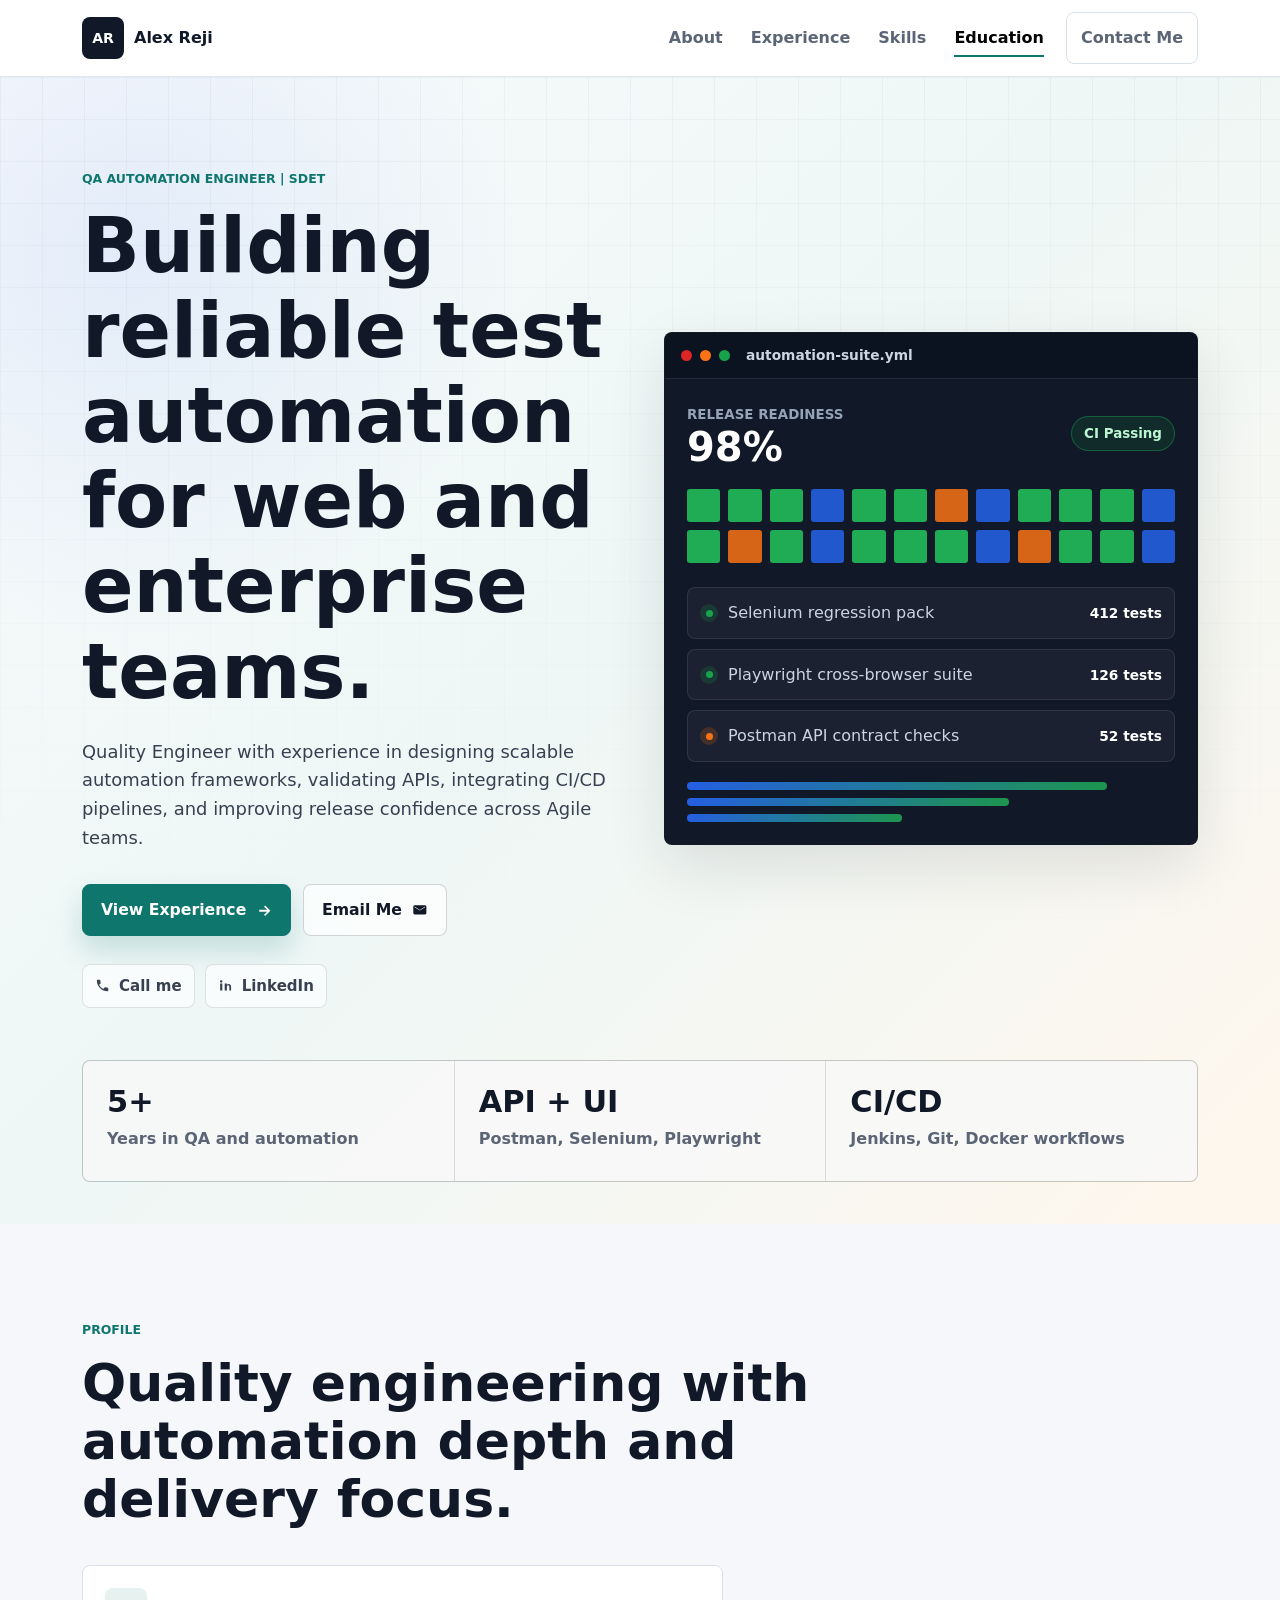
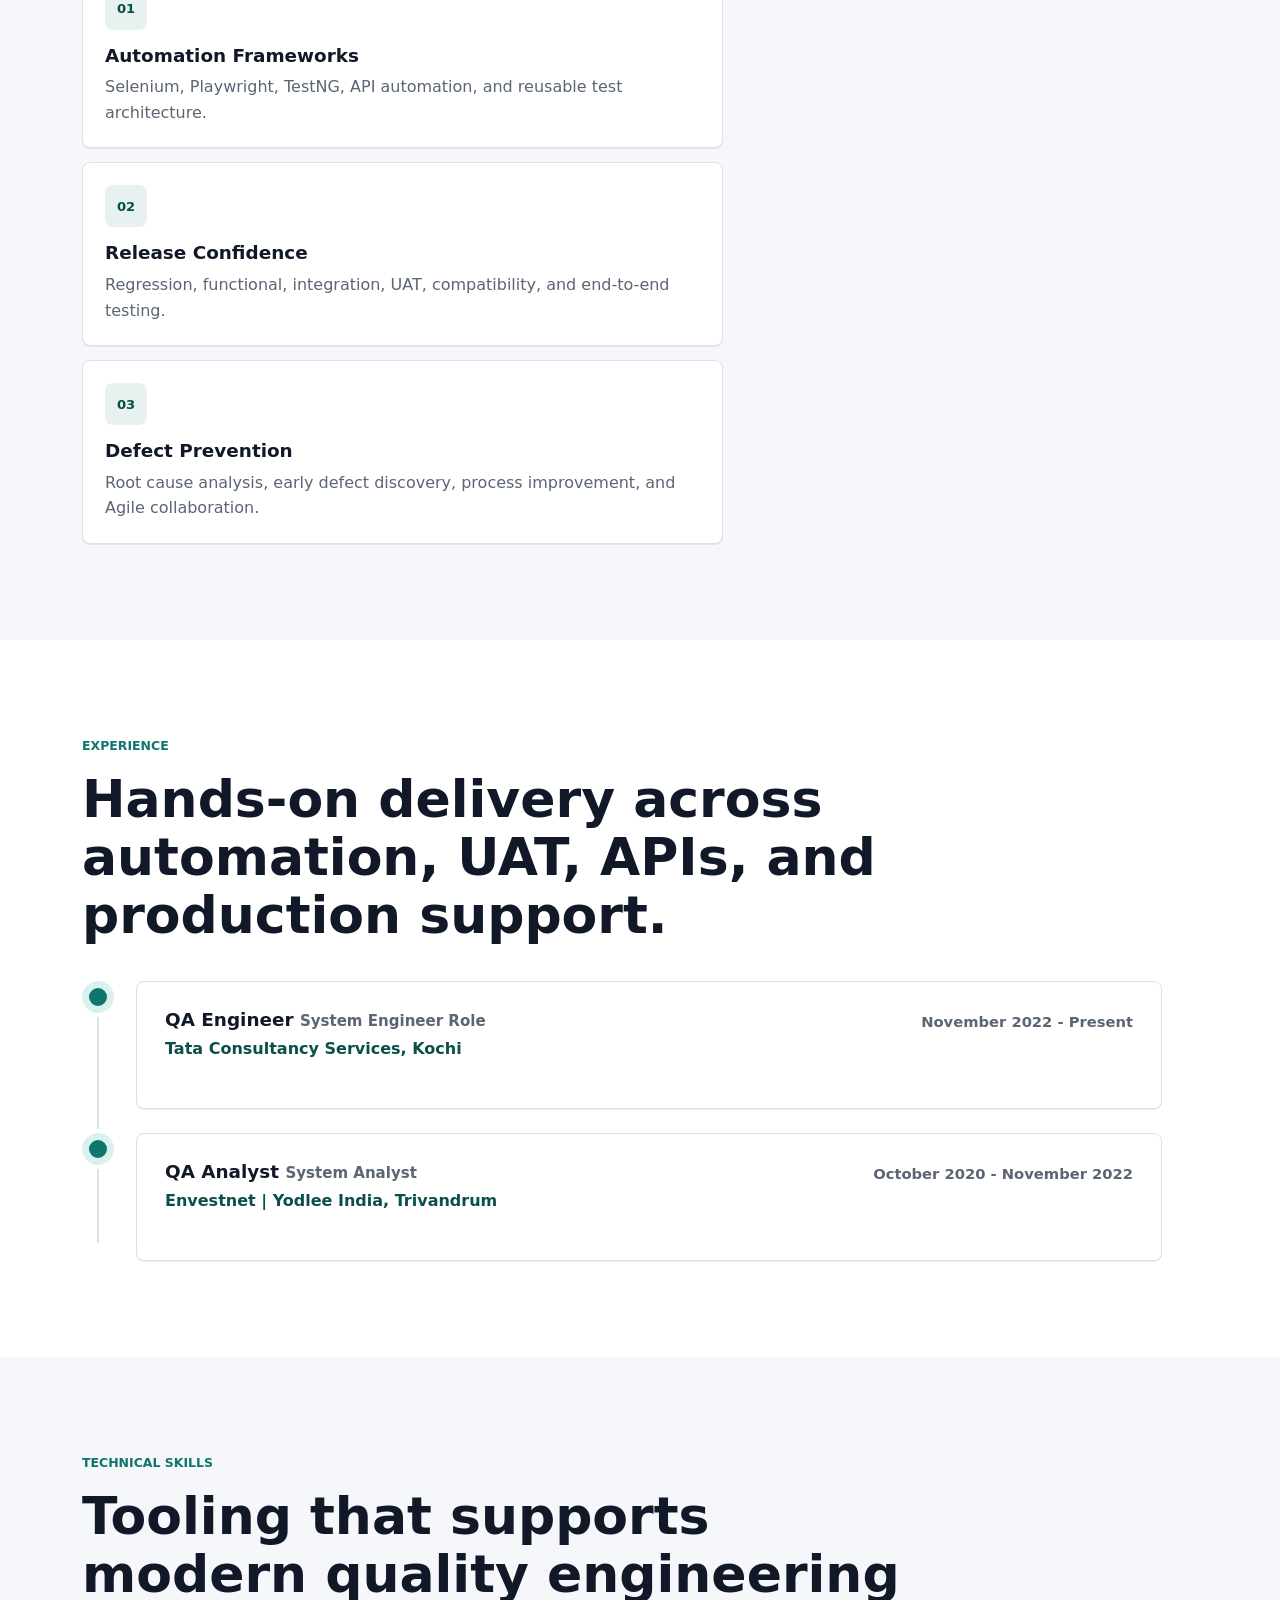
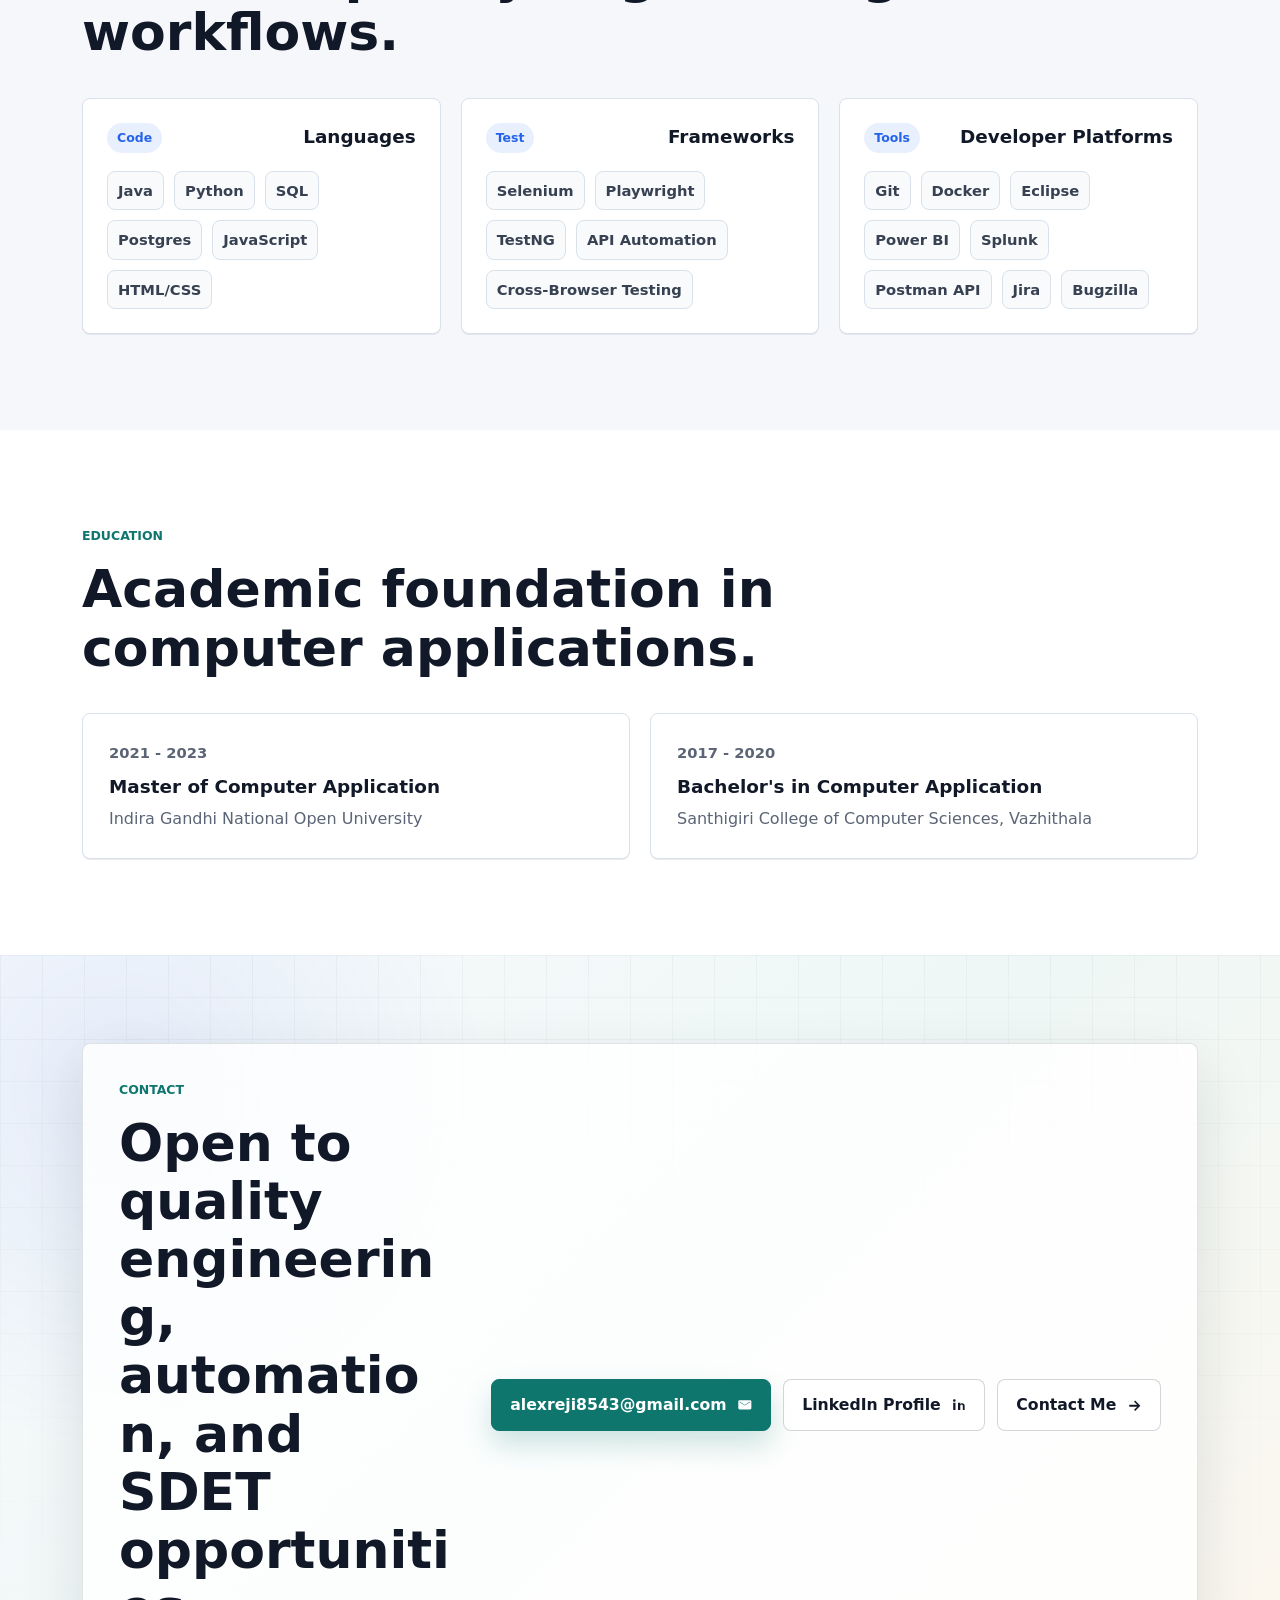
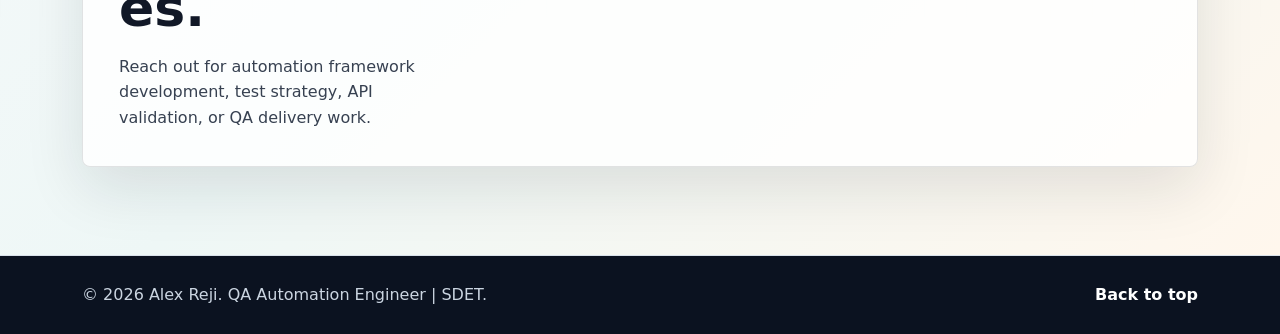
==== commit 7813fafc: "commit" ====
--- a/index.html
+++ b/index.html
@@ -65,7 +65,7 @@
                 <div class="contact-strip" aria-label="Contact information">
                   <a href="tel:+917025233169">
                     <svg aria-hidden="true" viewBox="0 0 24 24"><path d="M6.6 10.8c1.4 2.8 3.8 5.2 6.6 6.6l2.2-2.2c.3-.3.7-.4 1.1-.3 1.2.4 2.4.6 3.7.6.6 0 1 .4 1 1V20c0 .6-.4 1-1 1C10.7 21 3 13.3 3 3.8c0-.6.4-1 1-1h3.5c.6 0 1 .4 1 1 0 1.3.2 2.5.6 3.7.1.4 0 .8-.3 1.1l-2.2 2.2Z"></path></svg>
-                    +91 7025233169
+                    Call me
                   </a>
                   <a href="https://www.linkedin.com/in/alex-reji-joseph" target="_blank" rel="noreferrer">
                     <svg aria-hidden="true" viewBox="0 0 24 24"><path d="M6.9 8.9H3.4V20h3.5V8.9ZM5.1 7.4c1.1 0 2-.8 2-1.9s-.9-1.9-2-1.9-2 .8-2 1.9.8 1.9 2 1.9ZM20.9 20v-6.1c0-3-1.6-4.4-3.8-4.4-1.7 0-2.5.9-3 1.6V8.9h-3.4V20h3.5v-5.5c0-1.5.3-2.9 2.1-2.9 1.7 0 1.8 1.6 1.8 3V20h2.8Z"></path></svg>
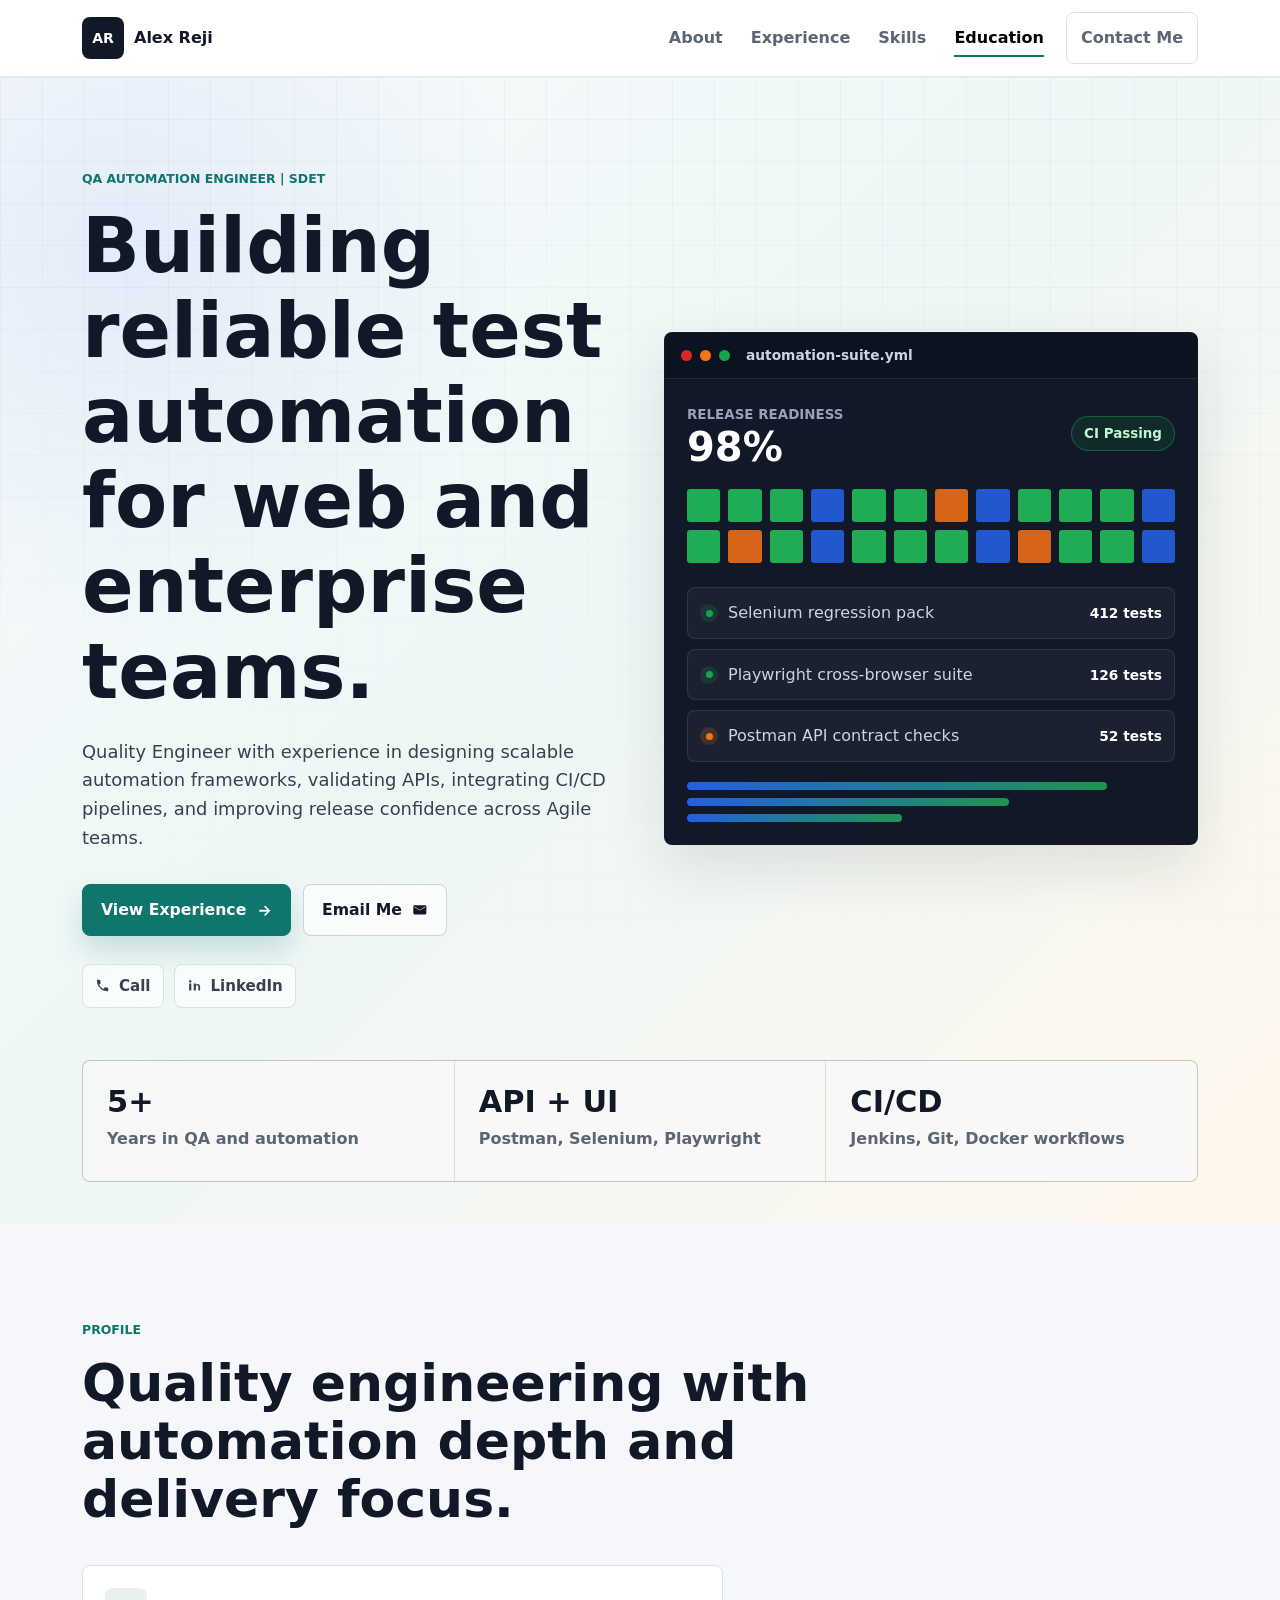
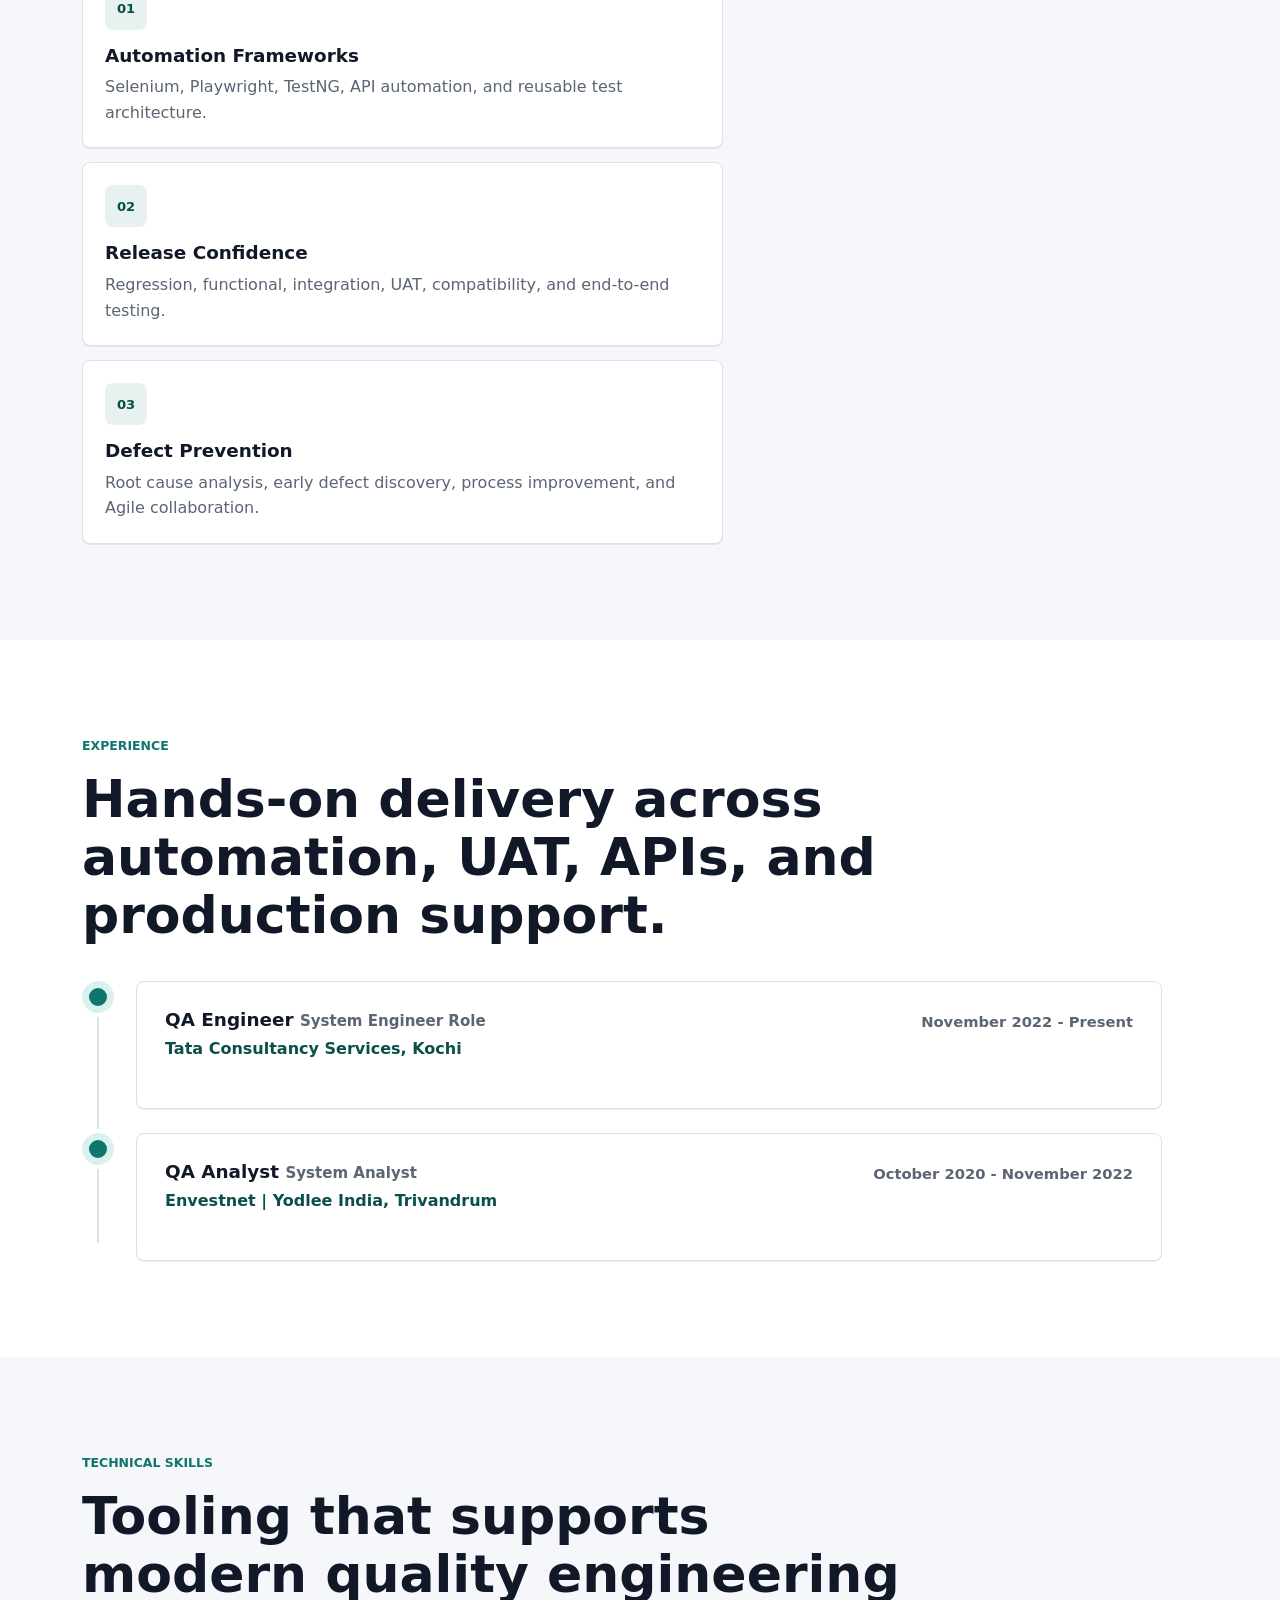
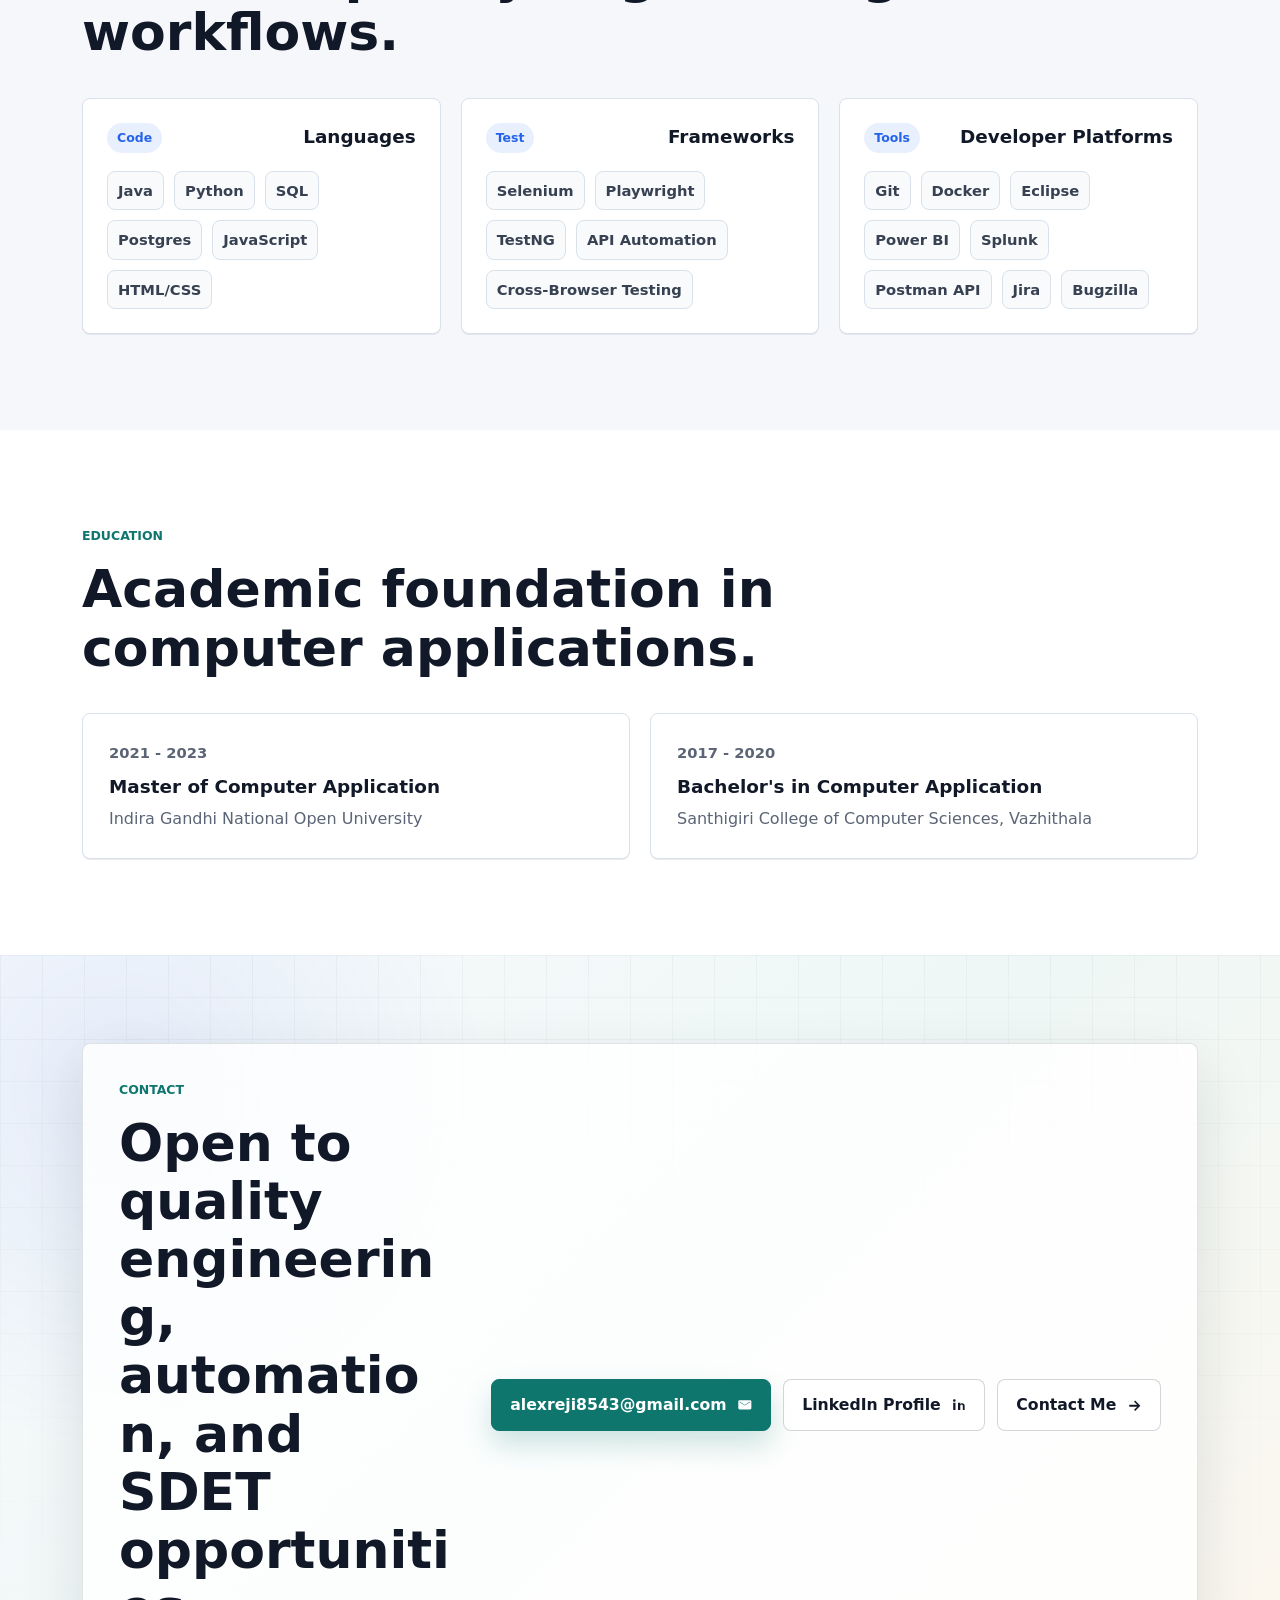
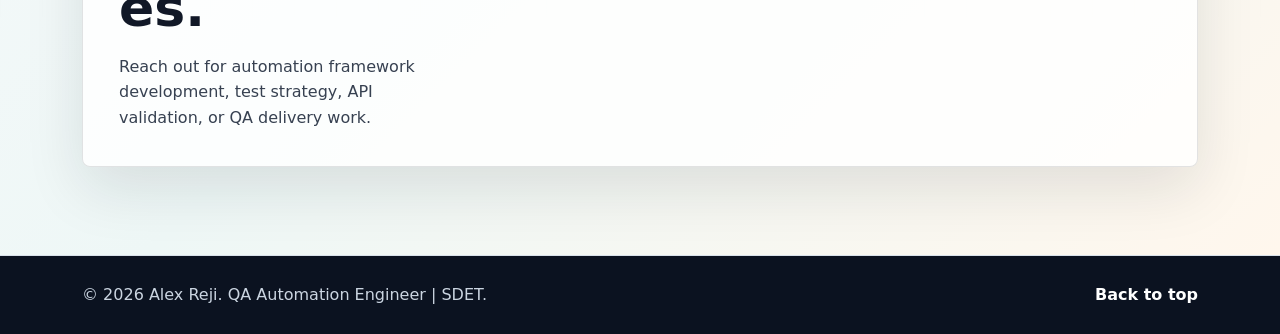
==== commit fd9b39ca: "commit" ====
--- a/index.html
+++ b/index.html
@@ -65,7 +65,7 @@
                 <div class="contact-strip" aria-label="Contact information">
                   <a href="tel:+917025233169">
                     <svg aria-hidden="true" viewBox="0 0 24 24"><path d="M6.6 10.8c1.4 2.8 3.8 5.2 6.6 6.6l2.2-2.2c.3-.3.7-.4 1.1-.3 1.2.4 2.4.6 3.7.6.6 0 1 .4 1 1V20c0 .6-.4 1-1 1C10.7 21 3 13.3 3 3.8c0-.6.4-1 1-1h3.5c.6 0 1 .4 1 1 0 1.3.2 2.5.6 3.7.1.4 0 .8-.3 1.1l-2.2 2.2Z"></path></svg>
-                    Call me
+                    Call
                   </a>
                   <a href="https://www.linkedin.com/in/alex-reji-joseph" target="_blank" rel="noreferrer">
                     <svg aria-hidden="true" viewBox="0 0 24 24"><path d="M6.9 8.9H3.4V20h3.5V8.9ZM5.1 7.4c1.1 0 2-.8 2-1.9s-.9-1.9-2-1.9-2 .8-2 1.9.8 1.9 2 1.9ZM20.9 20v-6.1c0-3-1.6-4.4-3.8-4.4-1.7 0-2.5.9-3 1.6V8.9h-3.4V20h3.5v-5.5c0-1.5.3-2.9 2.1-2.9 1.7 0 1.8 1.6 1.8 3V20h2.8Z"></path></svg>
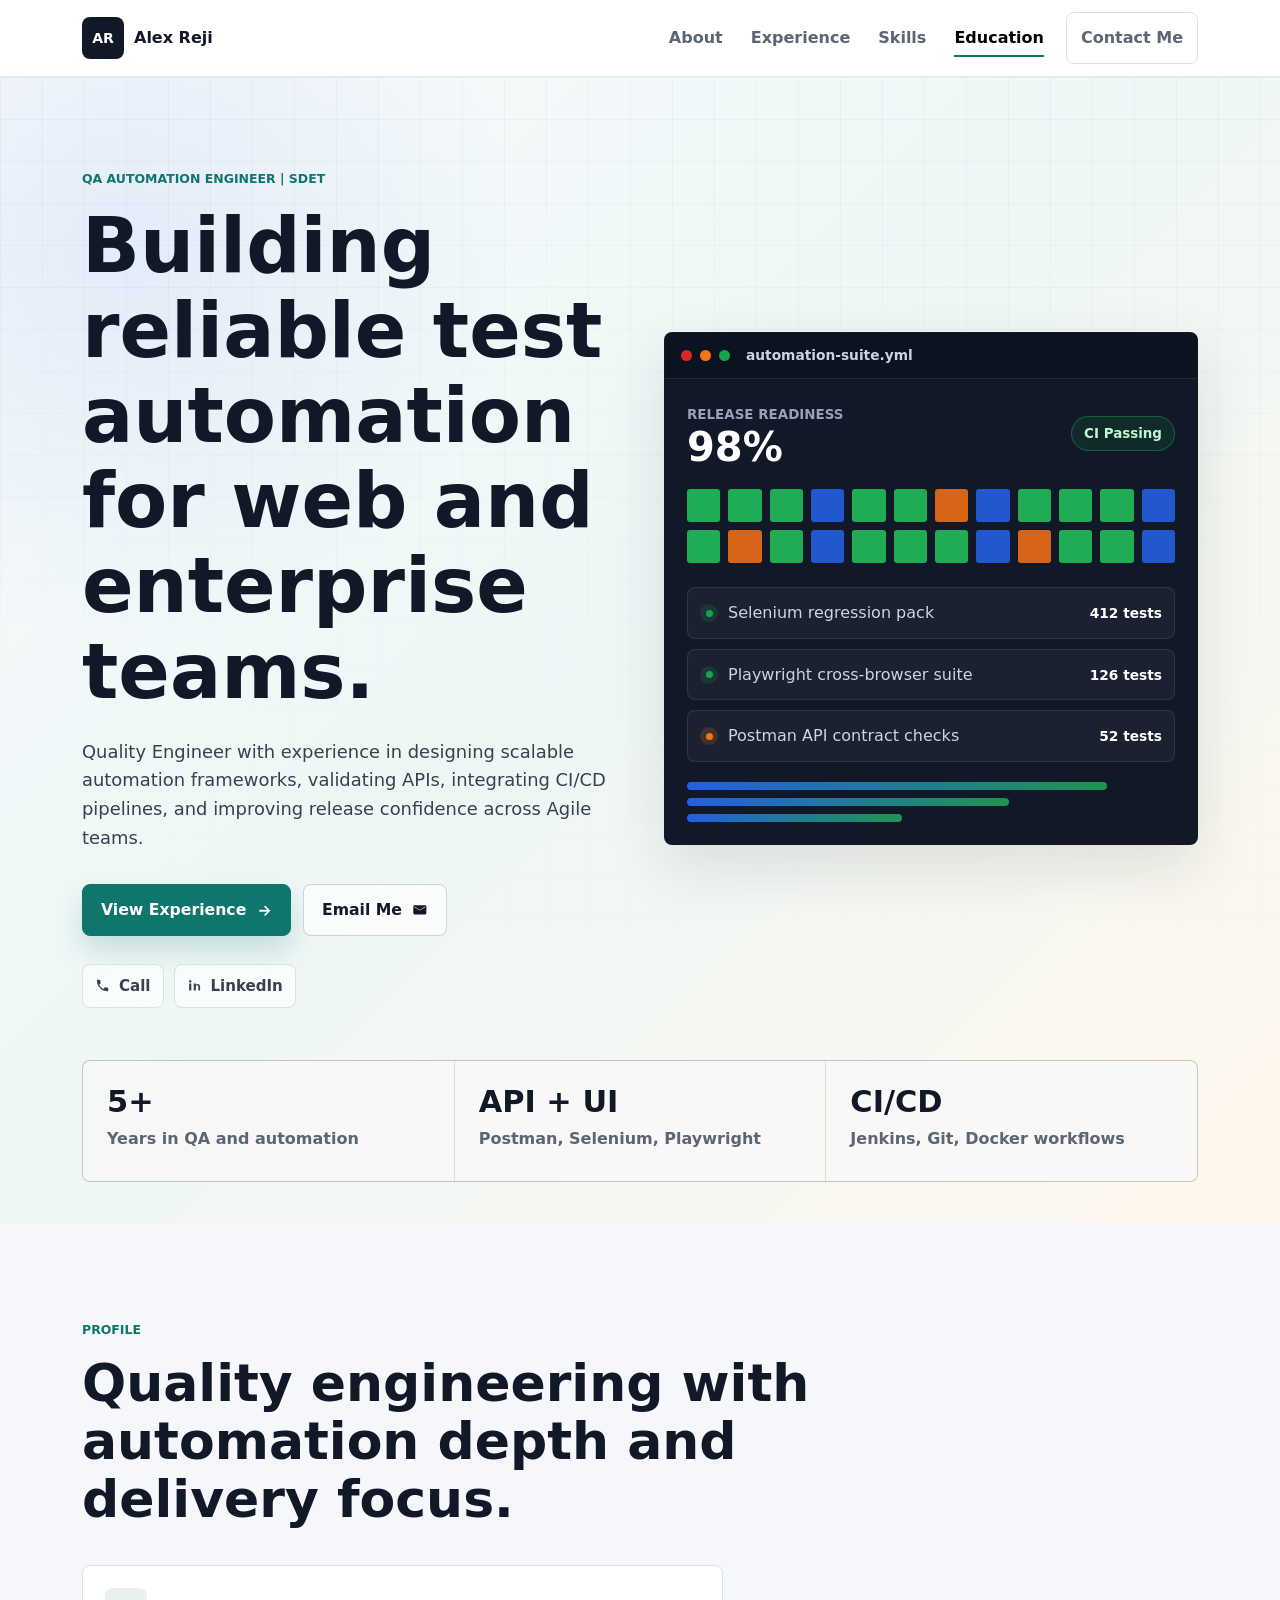
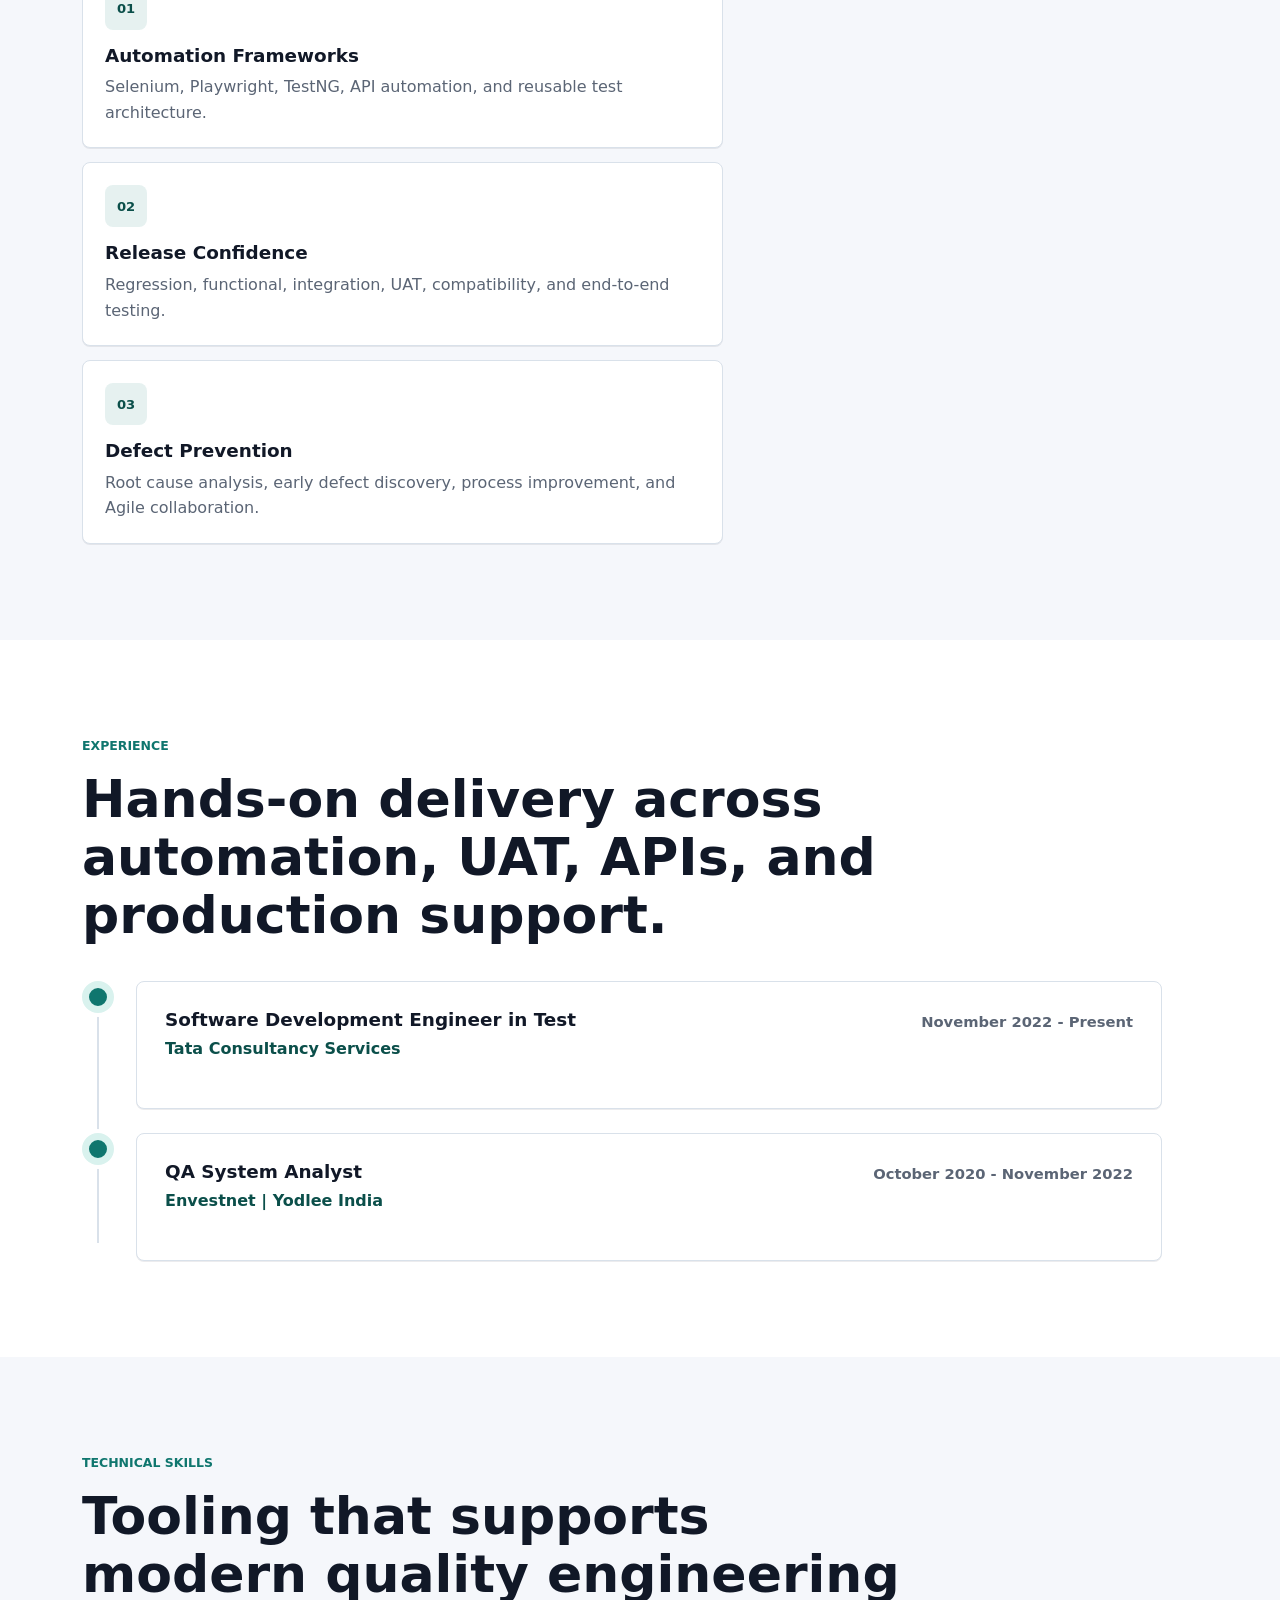
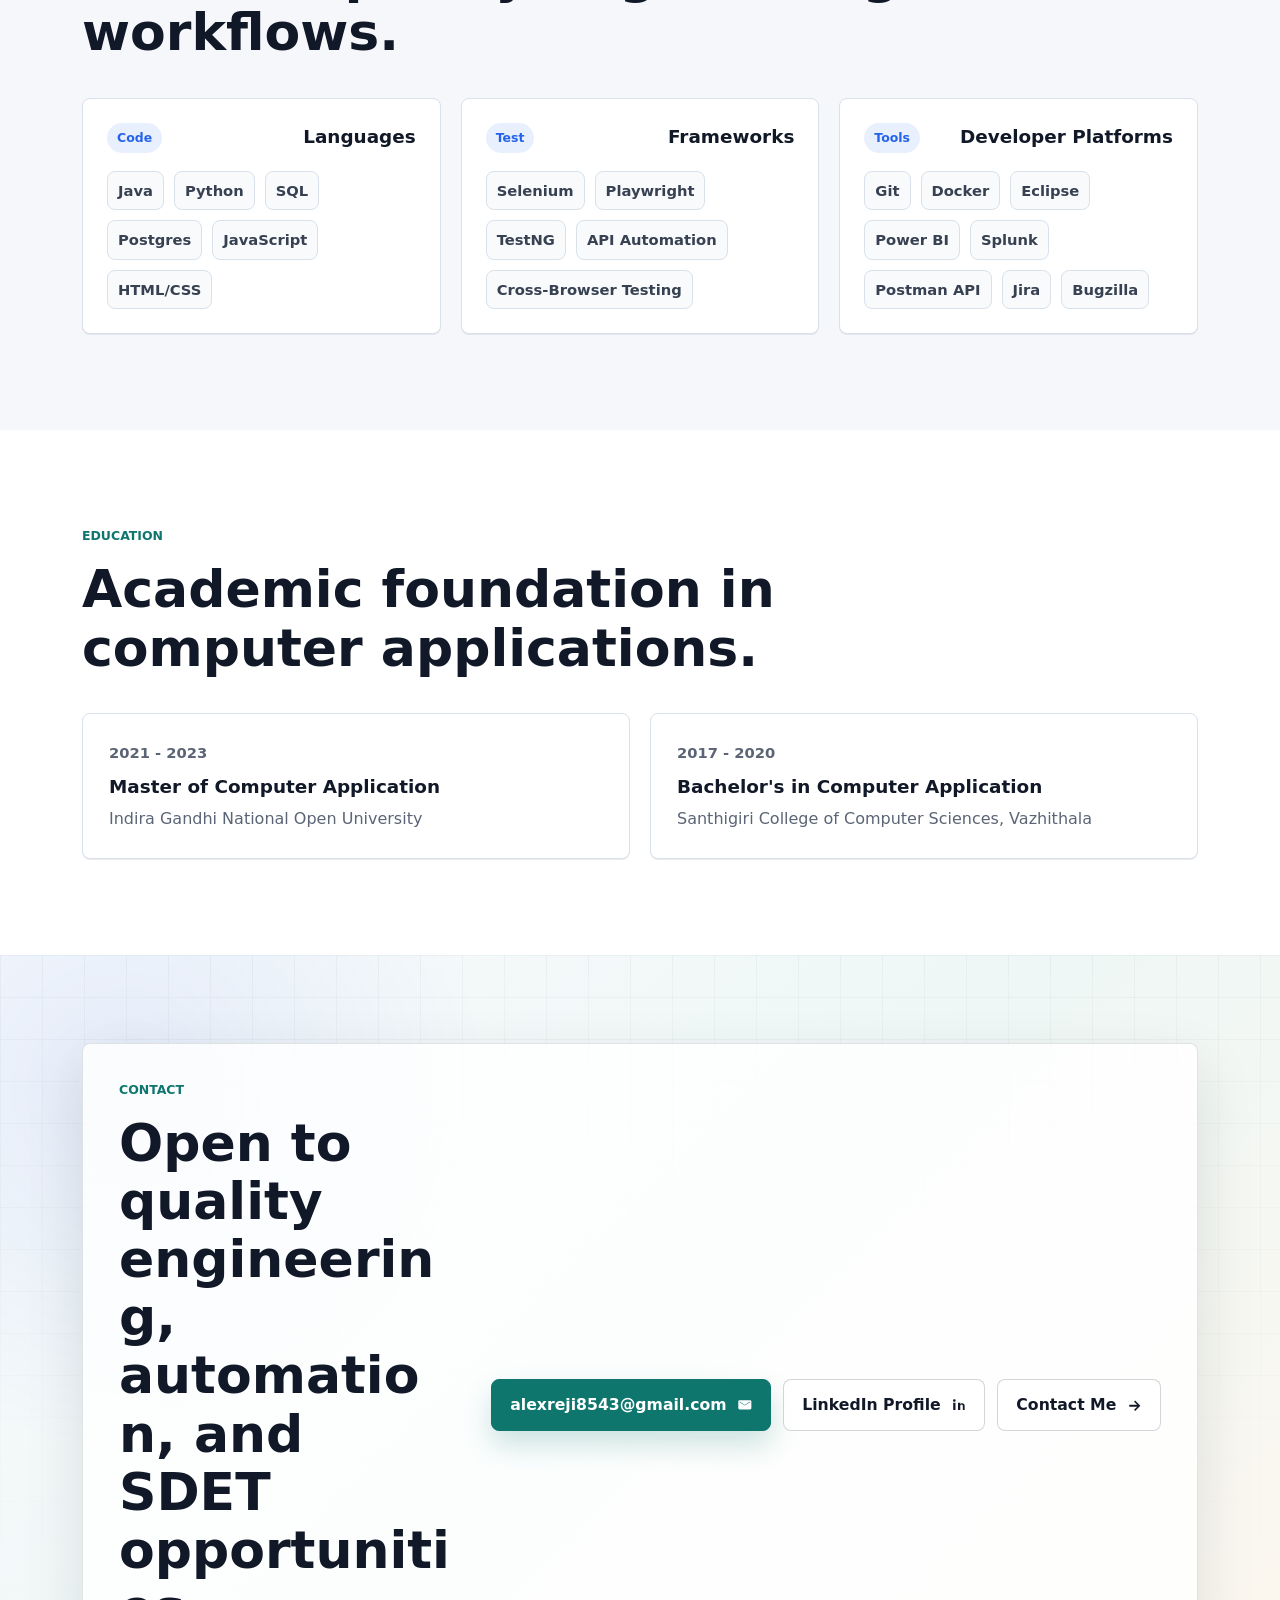
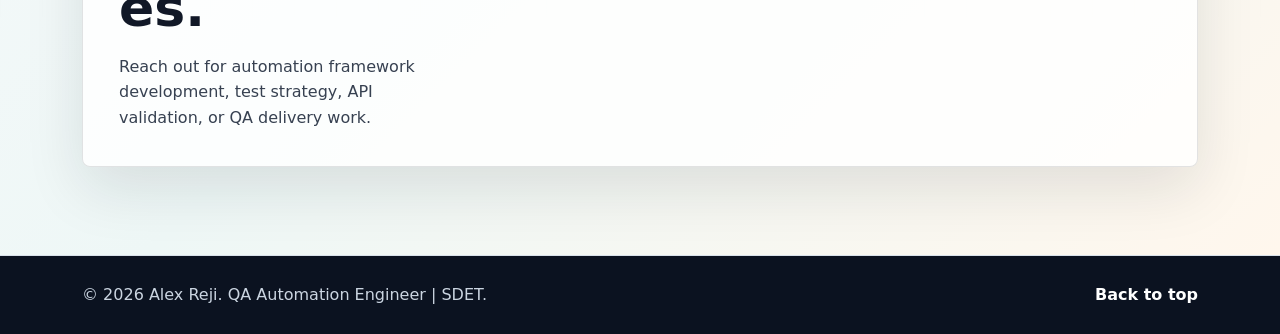
==== commit 26b3e8ce: "commit" ====
--- a/index.html
+++ b/index.html
@@ -1,339 +1,339 @@
 <!doctype html>
 <html lang="en">
-  <head>
-    <meta charset="utf-8">
-    <meta name="viewport" content="width=device-width, initial-scale=1">
-    <meta name="description" content="Alex Reji - QA Automation Engineer and SDET portfolio showcasing automation frameworks, API testing, CI/CD, and quality engineering experience.">
-    <meta name="theme-color" content="#0f766e">
-    <title>Alex Reji | QA Automation Engineer</title>
-    <link rel="icon" href="data:image/svg+xml,%3Csvg xmlns='http://www.w3.org/2000/svg' viewBox='0 0 64 64'%3E%3Crect width='64' height='64' rx='12' fill='%230f766e'/%3E%3Cpath d='M18 42 30 18h6l12 24h-7l-2.4-5.4H27.1L24.8 42h-6.8Zm11.3-10.7h7.1L32.9 23l-3.6 8.3Z' fill='white'/%3E%3C/svg%3E">
-    <link rel="stylesheet" href="css/bootstrap.min.css">
-    <link rel="stylesheet" href="css/styles.css">
-  </head>
-  <body>
-    <a class="skip-link" href="#main">Skip to content</a>
-
-    <header class="site-header" data-header>
-      <nav class="navbar navbar-expand-lg" aria-label="Primary navigation">
-        <div class="container">
-          <a class="navbar-brand brand-mark" href="index.html#home" aria-label="Alex Reji home">
-            <span class="brand-symbol">AR</span>
-            <span class="brand-text">Alex Reji</span>
-          </a>
-
-          <button class="navbar-toggler" type="button" data-bs-toggle="collapse" data-bs-target="#primaryNav" aria-controls="primaryNav" aria-expanded="false" aria-label="Toggle navigation">
-            <span class="navbar-toggler-icon"></span>
-          </button>
-
-          <div class="collapse navbar-collapse" id="primaryNav">
-            <ul class="navbar-nav ms-auto align-items-lg-center">
-              <li class="nav-item"><a class="nav-link" href="index.html#about">About</a></li>
-              <li class="nav-item"><a class="nav-link" href="index.html#experience">Experience</a></li>
-              <li class="nav-item"><a class="nav-link" href="index.html#skills">Skills</a></li>
-              <li class="nav-item"><a class="nav-link" href="index.html#education">Education</a></li>
-              <li class="nav-item"><a class="nav-link nav-link-contact" href="contact.html">Contact Me</a></li>
-            </ul>
-          </div>
-        </div>
-      </nav>
-    </header>
-
-    <main id="main">
-      <section class="hero-section section-band" id="home">
-        <div class="container">
-          <div class="row align-items-center g-5">
-            <div class="col-lg-6">
-              <div class="hero-copy reveal">
-                <p class="eyebrow">QA Automation Engineer | SDET</p>
-                <h1>Building reliable test automation for web and enterprise teams.</h1>
-                <p class="hero-lede">
-                 Quality Engineer with  experience in designing scalable automation frameworks,
-                  validating APIs, integrating CI/CD pipelines, and improving release confidence across Agile teams.
-                </p>
-
-                <div class="hero-actions" aria-label="Primary actions">
-                  <a class="btn btn-primary btn-lg" href="#experience">
-                    <span>View Experience</span>
-                    <svg aria-hidden="true" viewBox="0 0 24 24"><path d="M5 12h12.2l-4.9-4.9L14 5.4 22 13.4l-8 8-1.7-1.7 4.9-4.9H5V12Z"></path></svg>
-                  </a>
-                  <a class="btn btn-outline btn-lg" href="mailto:alexreji8543@gmail.com">
-                    <span>Email Me</span>
-                    <svg aria-hidden="true" viewBox="0 0 24 24"><path d="M4 5h16a2 2 0 0 1 2 2v10a2 2 0 0 1-2 2H4a2 2 0 0 1-2-2V7a2 2 0 0 1 2-2Zm8 8.2L20 8V7l-8 5.2L4 7v1l8 5.2Z"></path></svg>
-                  </a>
-                </div>
-
-                <div class="contact-strip" aria-label="Contact information">
-                  <a href="tel:+917025233169">
-                    <svg aria-hidden="true" viewBox="0 0 24 24"><path d="M6.6 10.8c1.4 2.8 3.8 5.2 6.6 6.6l2.2-2.2c.3-.3.7-.4 1.1-.3 1.2.4 2.4.6 3.7.6.6 0 1 .4 1 1V20c0 .6-.4 1-1 1C10.7 21 3 13.3 3 3.8c0-.6.4-1 1-1h3.5c.6 0 1 .4 1 1 0 1.3.2 2.5.6 3.7.1.4 0 .8-.3 1.1l-2.2 2.2Z"></path></svg>
-                    Call
-                  </a>
-                  <a href="https://www.linkedin.com/in/alex-reji-joseph" target="_blank" rel="noreferrer">
-                    <svg aria-hidden="true" viewBox="0 0 24 24"><path d="M6.9 8.9H3.4V20h3.5V8.9ZM5.1 7.4c1.1 0 2-.8 2-1.9s-.9-1.9-2-1.9-2 .8-2 1.9.8 1.9 2 1.9ZM20.9 20v-6.1c0-3-1.6-4.4-3.8-4.4-1.7 0-2.5.9-3 1.6V8.9h-3.4V20h3.5v-5.5c0-1.5.3-2.9 2.1-2.9 1.7 0 1.8 1.6 1.8 3V20h2.8Z"></path></svg>
-                    LinkedIn
-                  </a>
-                </div>
-              </div>
-            </div>
-
-            <div class="col-lg-6">
-              <div class="quality-console reveal" role="img" aria-label="Animated automation dashboard showing passing tests, API checks, and CI pipeline status">
-                <div class="console-topbar">
-                  <span class="window-dot dot-red"></span>
-                  <span class="window-dot dot-amber"></span>
-                  <span class="window-dot dot-green"></span>
-                  <span class="console-title">automation-suite.yml</span>
-                </div>
-
-                <div class="console-body">
-                  <div class="pipeline-status">
-                    <div>
-                      <span class="status-label">Release readiness</span>
-                      <strong>98%</strong>
-                    </div>
-                    <span class="status-pill">CI Passing</span>
-                  </div>
-
-                  <div class="test-matrix" aria-hidden="true">
-                    <span></span><span></span><span></span><span></span><span></span><span></span>
-                    <span></span><span></span><span></span><span></span><span></span><span></span>
-                    <span></span><span></span><span></span><span></span><span></span><span></span>
-                    <span></span><span></span><span></span><span></span><span></span><span></span>
-                  </div>
-
-                  <div class="run-list">
-                    <div class="run-row">
-                      <span class="run-icon pass"></span>
-                      <span>Selenium regression pack</span>
-                      <b>412 tests</b>
-                    </div>
-                    <div class="run-row">
-                      <span class="run-icon pass"></span>
-                      <span>Playwright cross-browser suite</span>
-                      <b>126 tests</b>
-                    </div>
-                    <div class="run-row">
-                      <span class="run-icon warn"></span>
-                      <span>Postman API contract checks</span>
-                      <b>52 tests</b>
-                    </div>
-                  </div>
-
-                  <div class="code-lines" aria-hidden="true">
-                    <span class="code-line line-long"></span>
-                    <span class="code-line line-mid"></span>
-                    <span class="code-line line-short"></span>
-                  </div>
-                </div>
-              </div>
-            </div>
-          </div>
-
-          <div class="hero-metrics reveal" aria-label="Career highlights">
-            <div>
-              <strong>5+</strong>
-              <span>Years in QA and automation</span>
-            </div>
-
-            <div>
-              <strong>API + UI</strong>
-              <span>Postman, Selenium, Playwright</span>
-            </div>
-            <div>
-              <strong>CI/CD</strong>
-              <span>Jenkins, Git, Docker workflows</span>
-            </div>
-          </div>
-        </div>
-      </section>
-
-      <section class="section section-light" id="about">
-        <div class="container">
-          <div class="section-heading reveal">
-            <p class="eyebrow">Profile</p>
-            <h2>Quality engineering with automation depth and delivery focus.</h2>
-          </div>
-
-          <div class="row g-4 align-items-stretch">
-            <div class="col-lg-7">
-              <div class="focus-grid reveal">
-                <div class="focus-item">
-                  <span class="focus-icon">01</span>
-                  <h3>Automation Frameworks</h3>
-                  <p>Selenium, Playwright, TestNG, API automation, and reusable test architecture.</p>
-                </div>
-                <div class="focus-item">
-                  <span class="focus-icon">02</span>
-                  <h3>Release Confidence</h3>
-                  <p>Regression, functional, integration, UAT, compatibility, and end-to-end testing.</p>
-                </div>
-                <div class="focus-item">
-                  <span class="focus-icon">03</span>
-                  <h3>Defect Prevention</h3>
-                  <p>Root cause analysis, early defect discovery, process improvement, and Agile collaboration.</p>
-                </div>
-              </div>
-            </div>
-
-            <div class="col-lg-5">
-
-            </div>
-          </div>
-        </div>
-      </section>
-
-      <section class="section section-white" id="experience">
-        <div class="container">
-          <div class="section-heading reveal">
-            <p class="eyebrow">Experience</p>
-            <h2>Hands-on delivery across automation, UAT, APIs, and production support.</h2>
-          </div>
-
-          <div class="timeline">
-            <article class="timeline-item reveal">
-              <div class="timeline-marker" aria-hidden="true"></div>
-              <div class="timeline-content">
-                <div class="role-heading">
-                  <div>
-                    <h3>QA Engineer <span>System Engineer Role</span></h3>
-                    <p>Tata Consultancy Services, Kochi</p>
-                  </div>
-                  <time datetime="2022-11">November 2022 - Present</time>
-                </div>
-
-              </div>
-            </article>
-
-            <article class="timeline-item reveal">
-              <div class="timeline-marker" aria-hidden="true"></div>
-              <div class="timeline-content">
-                <div class="role-heading">
-                  <div>
-                    <h3>QA Analyst <span>System Analyst</span></h3>
-                    <p>Envestnet | Yodlee India, Trivandrum</p>
-                  </div>
-                  <time datetime="2020-10">October 2020 - November 2022</time>
-                </div>
-
-              </div>
-            </article>
-          </div>
-        </div>
-      </section>
-
-      <section class="section section-light" id="skills">
-        <div class="container">
-          <div class="section-heading reveal">
-            <p class="eyebrow">Technical Skills</p>
-            <h2>Tooling that supports modern quality engineering workflows.</h2>
-          </div>
-
-          <div class="skills-layout">
-            <article class="skill-card reveal">
-              <div class="skill-card-header">
-                <span class="skill-badge">Code</span>
-                <h3>Languages</h3>
-              </div>
-              <div class="skill-tags">
-                <span>Java</span>
-                <span>Python</span>
-                <span>SQL</span>
-                <span>Postgres</span>
-                <span>JavaScript</span>
-                <span>HTML/CSS</span>
-              </div>
-            </article>
-
-            <article class="skill-card reveal">
-              <div class="skill-card-header">
-                <span class="skill-badge">Test</span>
-                <h3>Frameworks</h3>
-              </div>
-              <div class="skill-tags">
-                <span>Selenium</span>
-                <span>Playwright</span>
-                <span>TestNG</span>
-                <span>API Automation</span>
-                <span>Cross-Browser Testing</span>
-              </div>
-            </article>
-
-            <article class="skill-card reveal">
-              <div class="skill-card-header">
-                <span class="skill-badge">Tools</span>
-                <h3>Developer Platforms</h3>
-              </div>
-              <div class="skill-tags">
-                <span>Git</span>
-                <span>Docker</span>
-                <span>Eclipse</span>
-                <span>Power BI</span>
-                <span>Splunk</span>
-                <span>Postman API</span>
-                <span>Jira</span>
-                <span>Bugzilla</span>
-              </div>
-            </article>
-          </div>
-        </div>
-      </section>
-
-      <section class="section section-white" id="education">
-        <div class="container">
-          <div class="section-heading reveal">
-            <p class="eyebrow">Education</p>
-            <h2>Academic foundation in computer applications.</h2>
-          </div>
-
-          <div class="education-grid">
-            <article class="education-item reveal">
-              <time>2021 - 2023</time>
-              <h3>Master of Computer Application</h3>
-              <p>Indira Gandhi National Open University</p>
-            </article>
-            <article class="education-item reveal">
-              <time>2017 - 2020</time>
-              <h3>Bachelor's in Computer Application</h3>
-              <p>Santhigiri College of Computer Sciences, Vazhithala</p>
-            </article>
-          </div>
-        </div>
-      </section>
-
-      <section class="contact-section section-band" id="contact">
-        <div class="container">
-          <div class="contact-panel reveal">
-            <div>
-              <p class="eyebrow">Contact</p>
-              <h2>Open to quality engineering, automation, and SDET opportunities.</h2>
-              <p>Reach out for automation framework development, test strategy, API validation, or QA delivery work.</p>
-            </div>
-            <div class="contact-actions">
-              <a class="btn btn-primary btn-lg" href="mailto:alexreji8543@gmail.com">
-                <span>alexreji8543@gmail.com</span>
+<head>
+  <meta charset="utf-8">
+  <meta name="viewport" content="width=device-width, initial-scale=1">
+  <meta name="description" content="Alex Reji - QA Automation Engineer and SDET portfolio showcasing automation frameworks, API testing, CI/CD, and quality engineering experience.">
+  <meta name="theme-color" content="#0f766e">
+  <title>Alex Reji | QA Automation Engineer</title>
+  <link rel="icon" href="data:image/svg+xml,%3Csvg xmlns='http://www.w3.org/2000/svg' viewBox='0 0 64 64'%3E%3Crect width='64' height='64' rx='12' fill='%230f766e'/%3E%3Cpath d='M18 42 30 18h6l12 24h-7l-2.4-5.4H27.1L24.8 42h-6.8Zm11.3-10.7h7.1L32.9 23l-3.6 8.3Z' fill='white'/%3E%3C/svg%3E">
+  <link rel="stylesheet" href="css/bootstrap.min.css">
+  <link rel="stylesheet" href="css/styles.css">
+</head>
+<body>
+<a class="skip-link" href="#main">Skip to content</a>
+
+<header class="site-header" data-header>
+  <nav class="navbar navbar-expand-lg" aria-label="Primary navigation">
+    <div class="container">
+      <a class="navbar-brand brand-mark" href="index.html#home" aria-label="Alex Reji home">
+        <span class="brand-symbol">AR</span>
+        <span class="brand-text">Alex Reji</span>
+      </a>
+
+      <button class="navbar-toggler" type="button" data-bs-toggle="collapse" data-bs-target="#primaryNav" aria-controls="primaryNav" aria-expanded="false" aria-label="Toggle navigation">
+        <span class="navbar-toggler-icon"></span>
+      </button>
+
+      <div class="collapse navbar-collapse" id="primaryNav">
+        <ul class="navbar-nav ms-auto align-items-lg-center">
+          <li class="nav-item"><a class="nav-link" href="index.html#about">About</a></li>
+          <li class="nav-item"><a class="nav-link" href="index.html#experience">Experience</a></li>
+          <li class="nav-item"><a class="nav-link" href="index.html#skills">Skills</a></li>
+          <li class="nav-item"><a class="nav-link" href="index.html#education">Education</a></li>
+          <li class="nav-item"><a class="nav-link nav-link-contact" href="contact.html">Contact Me</a></li>
+        </ul>
+      </div>
+    </div>
+  </nav>
+</header>
+
+<main id="main">
+  <section class="hero-section section-band" id="home">
+    <div class="container">
+      <div class="row align-items-center g-5">
+        <div class="col-lg-6">
+          <div class="hero-copy reveal">
+            <p class="eyebrow">QA Automation Engineer | SDET</p>
+            <h1>Building reliable test automation for web and enterprise teams.</h1>
+            <p class="hero-lede">
+              Quality Engineer with  experience in designing scalable automation frameworks,
+              validating APIs, integrating CI/CD pipelines, and improving release confidence across Agile teams.
+            </p>
+
+            <div class="hero-actions" aria-label="Primary actions">
+              <a class="btn btn-primary btn-lg" href="#experience">
+                <span>View Experience</span>
+                <svg aria-hidden="true" viewBox="0 0 24 24"><path d="M5 12h12.2l-4.9-4.9L14 5.4 22 13.4l-8 8-1.7-1.7 4.9-4.9H5V12Z"></path></svg>
+              </a>
+              <a class="btn btn-outline btn-lg" href="mailto:alexreji8543@gmail.com">
+                <span>Email Me</span>
                 <svg aria-hidden="true" viewBox="0 0 24 24"><path d="M4 5h16a2 2 0 0 1 2 2v10a2 2 0 0 1-2 2H4a2 2 0 0 1-2-2V7a2 2 0 0 1 2-2Zm8 8.2L20 8V7l-8 5.2L4 7v1l8 5.2Z"></path></svg>
               </a>
-              <a class="btn btn-outline btn-lg" href="https://www.linkedin.com/in/alex-reji-joseph" target="_blank" rel="noreferrer">
-                <span>LinkedIn Profile</span>
+            </div>
+
+            <div class="contact-strip" aria-label="Contact information">
+              <a href="tel:+917025233169">
+                <svg aria-hidden="true" viewBox="0 0 24 24"><path d="M6.6 10.8c1.4 2.8 3.8 5.2 6.6 6.6l2.2-2.2c.3-.3.7-.4 1.1-.3 1.2.4 2.4.6 3.7.6.6 0 1 .4 1 1V20c0 .6-.4 1-1 1C10.7 21 3 13.3 3 3.8c0-.6.4-1 1-1h3.5c.6 0 1 .4 1 1 0 1.3.2 2.5.6 3.7.1.4 0 .8-.3 1.1l-2.2 2.2Z"></path></svg>
+                Call
+              </a>
+              <a href="https://www.linkedin.com/in/alex-reji-joseph" target="_blank" rel="noreferrer">
                 <svg aria-hidden="true" viewBox="0 0 24 24"><path d="M6.9 8.9H3.4V20h3.5V8.9ZM5.1 7.4c1.1 0 2-.8 2-1.9s-.9-1.9-2-1.9-2 .8-2 1.9.8 1.9 2 1.9ZM20.9 20v-6.1c0-3-1.6-4.4-3.8-4.4-1.7 0-2.5.9-3 1.6V8.9h-3.4V20h3.5v-5.5c0-1.5.3-2.9 2.1-2.9 1.7 0 1.8 1.6 1.8 3V20h2.8Z"></path></svg>
+                LinkedIn
               </a>
-              <a class="btn btn-outline btn-lg" href="contact.html">
-                <span>Contact Me</span>
-                <svg aria-hidden="true" viewBox="0 0 24 24"><path d="M5 12h12.2l-4.9-4.9L14 5.4 22 13.4l-8 8-1.7-1.7 4.9-4.9H5V12Z"></path></svg>
-              </a>
-            </div>
-          </div>
-        </div>
-      </section>
-    </main>
-
-    <footer class="site-footer">
-      <div class="container">
-        <p>© <span data-year></span> Alex Reji. QA Automation Engineer | SDET.</p>
-        <a href="index.html#home">Back to top</a>
-      </div>
-    </footer>
-
-    <script src="js/bootstrap.bundle.min.js"></script>
-    <script src="js/main.js"></script>
-  </body>
-</html>
+            </div>
+          </div>
+        </div>
+
+        <div class="col-lg-6">
+          <div class="quality-console reveal" role="img" aria-label="Animated automation dashboard showing passing tests, API checks, and CI pipeline status">
+            <div class="console-topbar">
+              <span class="window-dot dot-red"></span>
+              <span class="window-dot dot-amber"></span>
+              <span class="window-dot dot-green"></span>
+              <span class="console-title">automation-suite.yml</span>
+            </div>
+
+            <div class="console-body">
+              <div class="pipeline-status">
+                <div>
+                  <span class="status-label">Release readiness</span>
+                  <strong>98%</strong>
+                </div>
+                <span class="status-pill">CI Passing</span>
+              </div>
+
+              <div class="test-matrix" aria-hidden="true">
+                <span></span><span></span><span></span><span></span><span></span><span></span>
+                <span></span><span></span><span></span><span></span><span></span><span></span>
+                <span></span><span></span><span></span><span></span><span></span><span></span>
+                <span></span><span></span><span></span><span></span><span></span><span></span>
+              </div>
+
+              <div class="run-list">
+                <div class="run-row">
+                  <span class="run-icon pass"></span>
+                  <span>Selenium regression pack</span>
+                  <b>412 tests</b>
+                </div>
+                <div class="run-row">
+                  <span class="run-icon pass"></span>
+                  <span>Playwright cross-browser suite</span>
+                  <b>126 tests</b>
+                </div>
+                <div class="run-row">
+                  <span class="run-icon warn"></span>
+                  <span>Postman API contract checks</span>
+                  <b>52 tests</b>
+                </div>
+              </div>
+
+              <div class="code-lines" aria-hidden="true">
+                <span class="code-line line-long"></span>
+                <span class="code-line line-mid"></span>
+                <span class="code-line line-short"></span>
+              </div>
+            </div>
+          </div>
+        </div>
+      </div>
+
+      <div class="hero-metrics reveal" aria-label="Career highlights">
+        <div>
+          <strong>5+</strong>
+          <span>Years in QA and automation</span>
+        </div>
+
+        <div>
+          <strong>API + UI</strong>
+          <span>Postman, Selenium, Playwright</span>
+        </div>
+        <div>
+          <strong>CI/CD</strong>
+          <span>Jenkins, Git, Docker workflows</span>
+        </div>
+      </div>
+    </div>
+  </section>
+
+  <section class="section section-light" id="about">
+    <div class="container">
+      <div class="section-heading reveal">
+        <p class="eyebrow">Profile</p>
+        <h2>Quality engineering with automation depth and delivery focus.</h2>
+      </div>
+
+      <div class="row g-4 align-items-stretch">
+        <div class="col-lg-7">
+          <div class="focus-grid reveal">
+            <div class="focus-item">
+              <span class="focus-icon">01</span>
+              <h3>Automation Frameworks</h3>
+              <p>Selenium, Playwright, TestNG, API automation, and reusable test architecture.</p>
+            </div>
+            <div class="focus-item">
+              <span class="focus-icon">02</span>
+              <h3>Release Confidence</h3>
+              <p>Regression, functional, integration, UAT, compatibility, and end-to-end testing.</p>
+            </div>
+            <div class="focus-item">
+              <span class="focus-icon">03</span>
+              <h3>Defect Prevention</h3>
+              <p>Root cause analysis, early defect discovery, process improvement, and Agile collaboration.</p>
+            </div>
+          </div>
+        </div>
+
+        <div class="col-lg-5">
+
+        </div>
+      </div>
+    </div>
+  </section>
+
+  <section class="section section-white" id="experience">
+    <div class="container">
+      <div class="section-heading reveal">
+        <p class="eyebrow">Experience</p>
+        <h2>Hands-on delivery across automation, UAT, APIs, and production support.</h2>
+      </div>
+
+      <div class="timeline">
+        <article class="timeline-item reveal">
+          <div class="timeline-marker" aria-hidden="true"></div>
+          <div class="timeline-content">
+            <div class="role-heading">
+              <div>
+                <h3>Software Development Engineer in Test</h3>
+                <p>Tata Consultancy Services</p>
+              </div>
+              <time datetime="2022-11">November 2022 - Present</time>
+            </div>
+
+          </div>
+        </article>
+
+        <article class="timeline-item reveal">
+          <div class="timeline-marker" aria-hidden="true"></div>
+          <div class="timeline-content">
+            <div class="role-heading">
+              <div>
+                <h3>QA System Analyst</h3>
+                <p>Envestnet | Yodlee India</p>
+              </div>
+              <time datetime="2020-10">October 2020 - November 2022</time>
+            </div>
+
+          </div>
+        </article>
+      </div>
+    </div>
+  </section>
+
+  <section class="section section-light" id="skills">
+    <div class="container">
+      <div class="section-heading reveal">
+        <p class="eyebrow">Technical Skills</p>
+        <h2>Tooling that supports modern quality engineering workflows.</h2>
+      </div>
+
+      <div class="skills-layout">
+        <article class="skill-card reveal">
+          <div class="skill-card-header">
+            <span class="skill-badge">Code</span>
+            <h3>Languages</h3>
+          </div>
+          <div class="skill-tags">
+            <span>Java</span>
+            <span>Python</span>
+            <span>SQL</span>
+            <span>Postgres</span>
+            <span>JavaScript</span>
+            <span>HTML/CSS</span>
+          </div>
+        </article>
+
+        <article class="skill-card reveal">
+          <div class="skill-card-header">
+            <span class="skill-badge">Test</span>
+            <h3>Frameworks</h3>
+          </div>
+          <div class="skill-tags">
+            <span>Selenium</span>
+            <span>Playwright</span>
+            <span>TestNG</span>
+            <span>API Automation</span>
+            <span>Cross-Browser Testing</span>
+          </div>
+        </article>
+
+        <article class="skill-card reveal">
+          <div class="skill-card-header">
+            <span class="skill-badge">Tools</span>
+            <h3>Developer Platforms</h3>
+          </div>
+          <div class="skill-tags">
+            <span>Git</span>
+            <span>Docker</span>
+            <span>Eclipse</span>
+            <span>Power BI</span>
+            <span>Splunk</span>
+            <span>Postman API</span>
+            <span>Jira</span>
+            <span>Bugzilla</span>
+          </div>
+        </article>
+      </div>
+    </div>
+  </section>
+
+  <section class="section section-white" id="education">
+    <div class="container">
+      <div class="section-heading reveal">
+        <p class="eyebrow">Education</p>
+        <h2>Academic foundation in computer applications.</h2>
+      </div>
+
+      <div class="education-grid">
+        <article class="education-item reveal">
+          <time>2021 - 2023</time>
+          <h3>Master of Computer Application</h3>
+          <p>Indira Gandhi National Open University</p>
+        </article>
+        <article class="education-item reveal">
+          <time>2017 - 2020</time>
+          <h3>Bachelor's in Computer Application</h3>
+          <p>Santhigiri College of Computer Sciences, Vazhithala</p>
+        </article>
+      </div>
+    </div>
+  </section>
+
+  <section class="contact-section section-band" id="contact">
+    <div class="container">
+      <div class="contact-panel reveal">
+        <div>
+          <p class="eyebrow">Contact</p>
+          <h2>Open to quality engineering, automation, and SDET opportunities.</h2>
+          <p>Reach out for automation framework development, test strategy, API validation, or QA delivery work.</p>
+        </div>
+        <div class="contact-actions">
+          <a class="btn btn-primary btn-lg" href="mailto:alexreji8543@gmail.com">
+            <span>alexreji8543@gmail.com</span>
+            <svg aria-hidden="true" viewBox="0 0 24 24"><path d="M4 5h16a2 2 0 0 1 2 2v10a2 2 0 0 1-2 2H4a2 2 0 0 1-2-2V7a2 2 0 0 1 2-2Zm8 8.2L20 8V7l-8 5.2L4 7v1l8 5.2Z"></path></svg>
+          </a>
+          <a class="btn btn-outline btn-lg" href="https://www.linkedin.com/in/alex-reji-joseph" target="_blank" rel="noreferrer">
+            <span>LinkedIn Profile</span>
+            <svg aria-hidden="true" viewBox="0 0 24 24"><path d="M6.9 8.9H3.4V20h3.5V8.9ZM5.1 7.4c1.1 0 2-.8 2-1.9s-.9-1.9-2-1.9-2 .8-2 1.9.8 1.9 2 1.9ZM20.9 20v-6.1c0-3-1.6-4.4-3.8-4.4-1.7 0-2.5.9-3 1.6V8.9h-3.4V20h3.5v-5.5c0-1.5.3-2.9 2.1-2.9 1.7 0 1.8 1.6 1.8 3V20h2.8Z"></path></svg>
+          </a>
+          <a class="btn btn-outline btn-lg" href="contact.html">
+            <span>Contact Me</span>
+            <svg aria-hidden="true" viewBox="0 0 24 24"><path d="M5 12h12.2l-4.9-4.9L14 5.4 22 13.4l-8 8-1.7-1.7 4.9-4.9H5V12Z"></path></svg>
+          </a>
+        </div>
+      </div>
+    </div>
+  </section>
+</main>
+
+<footer class="site-footer">
+  <div class="container">
+    <p>© <span data-year></span> Alex Reji. QA Automation Engineer | SDET.</p>
+    <a href="index.html#home">Back to top</a>
+  </div>
+</footer>
+
+<script src="js/bootstrap.bundle.min.js"></script>
+<script src="js/main.js"></script>
+</body>
+</html>
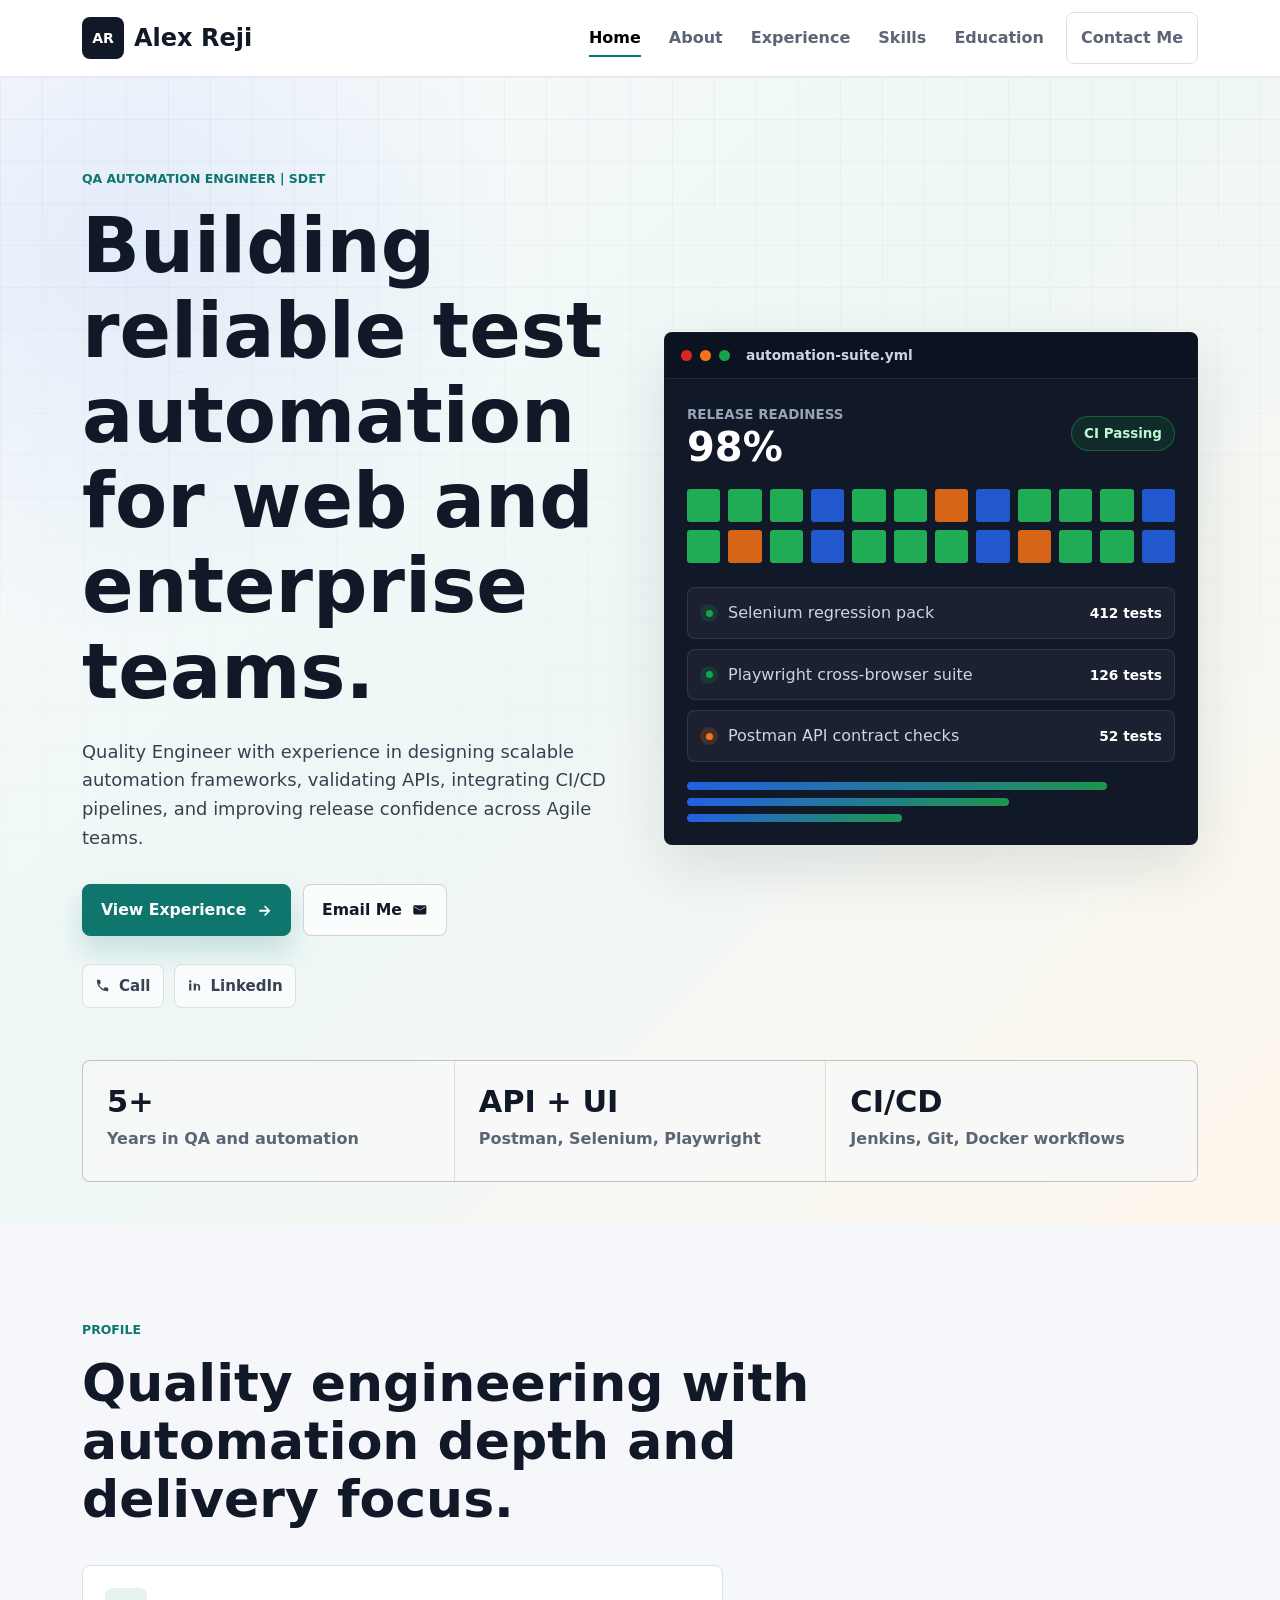
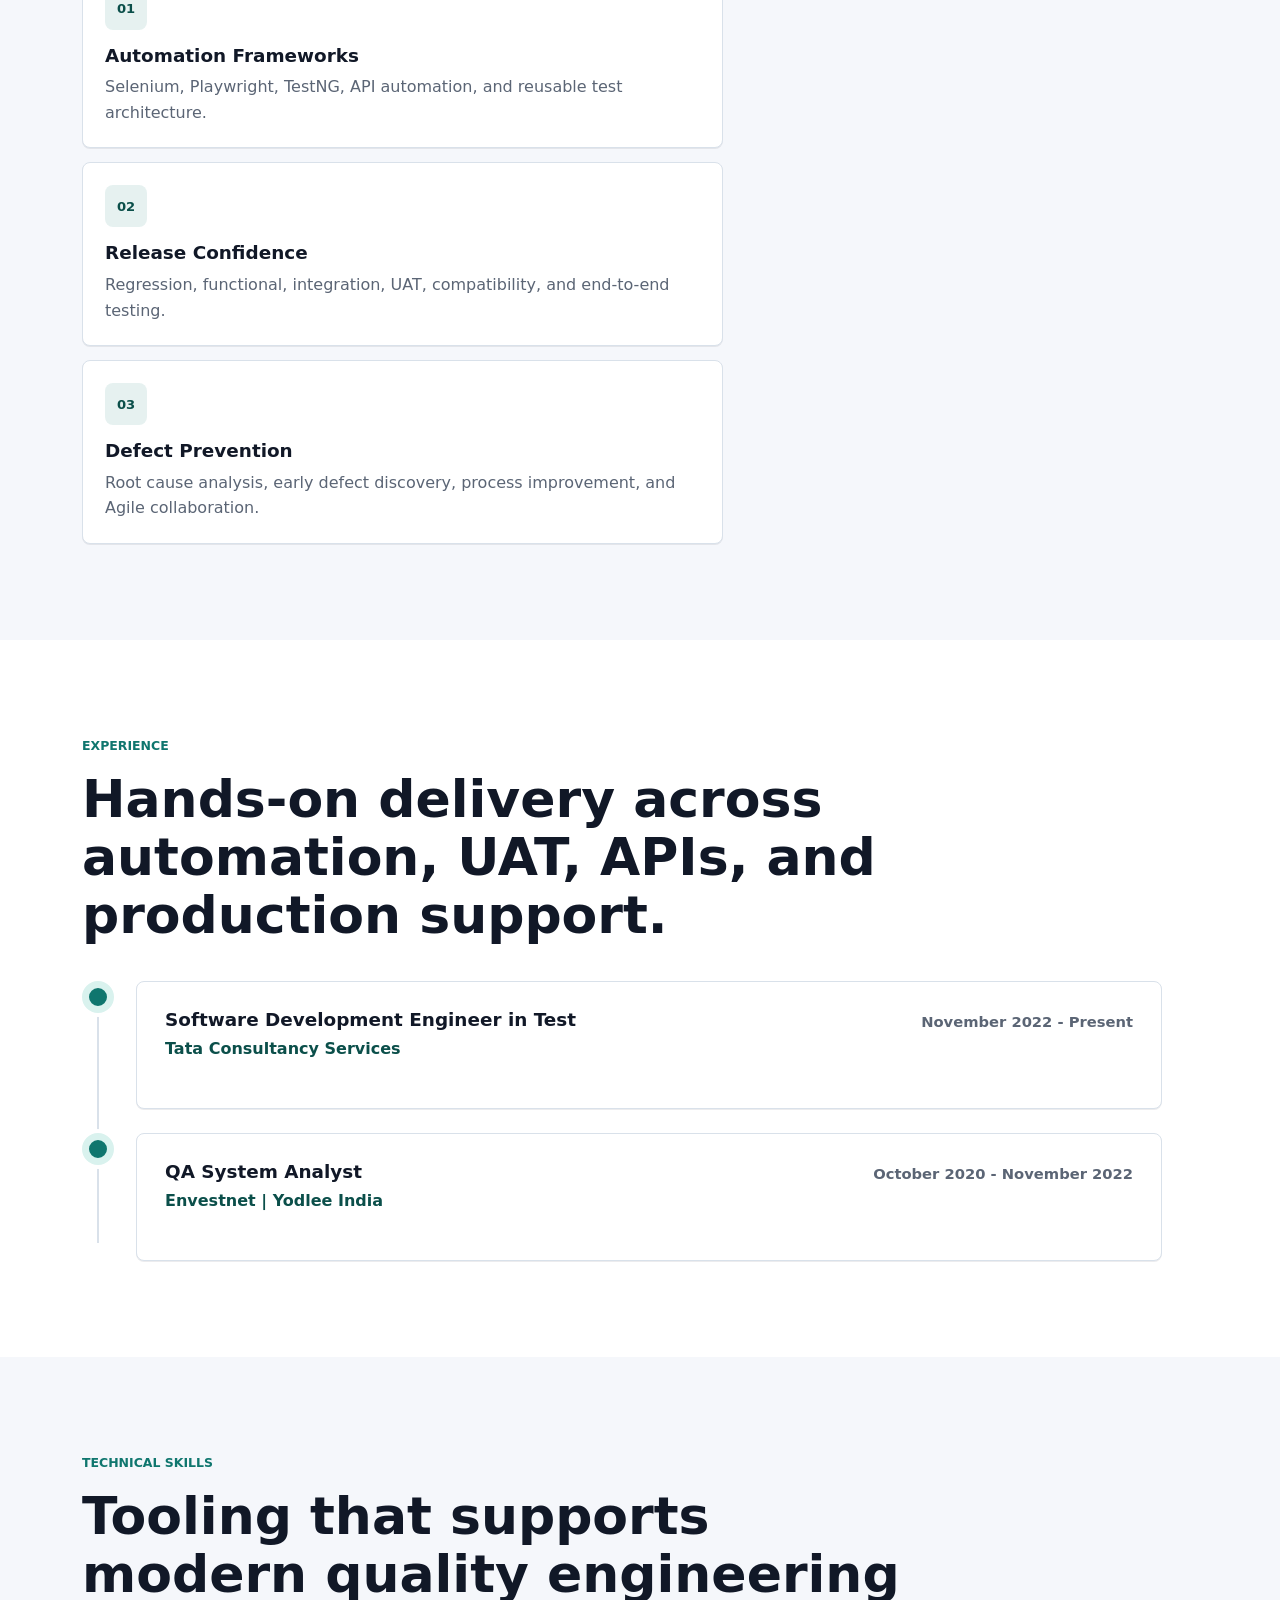
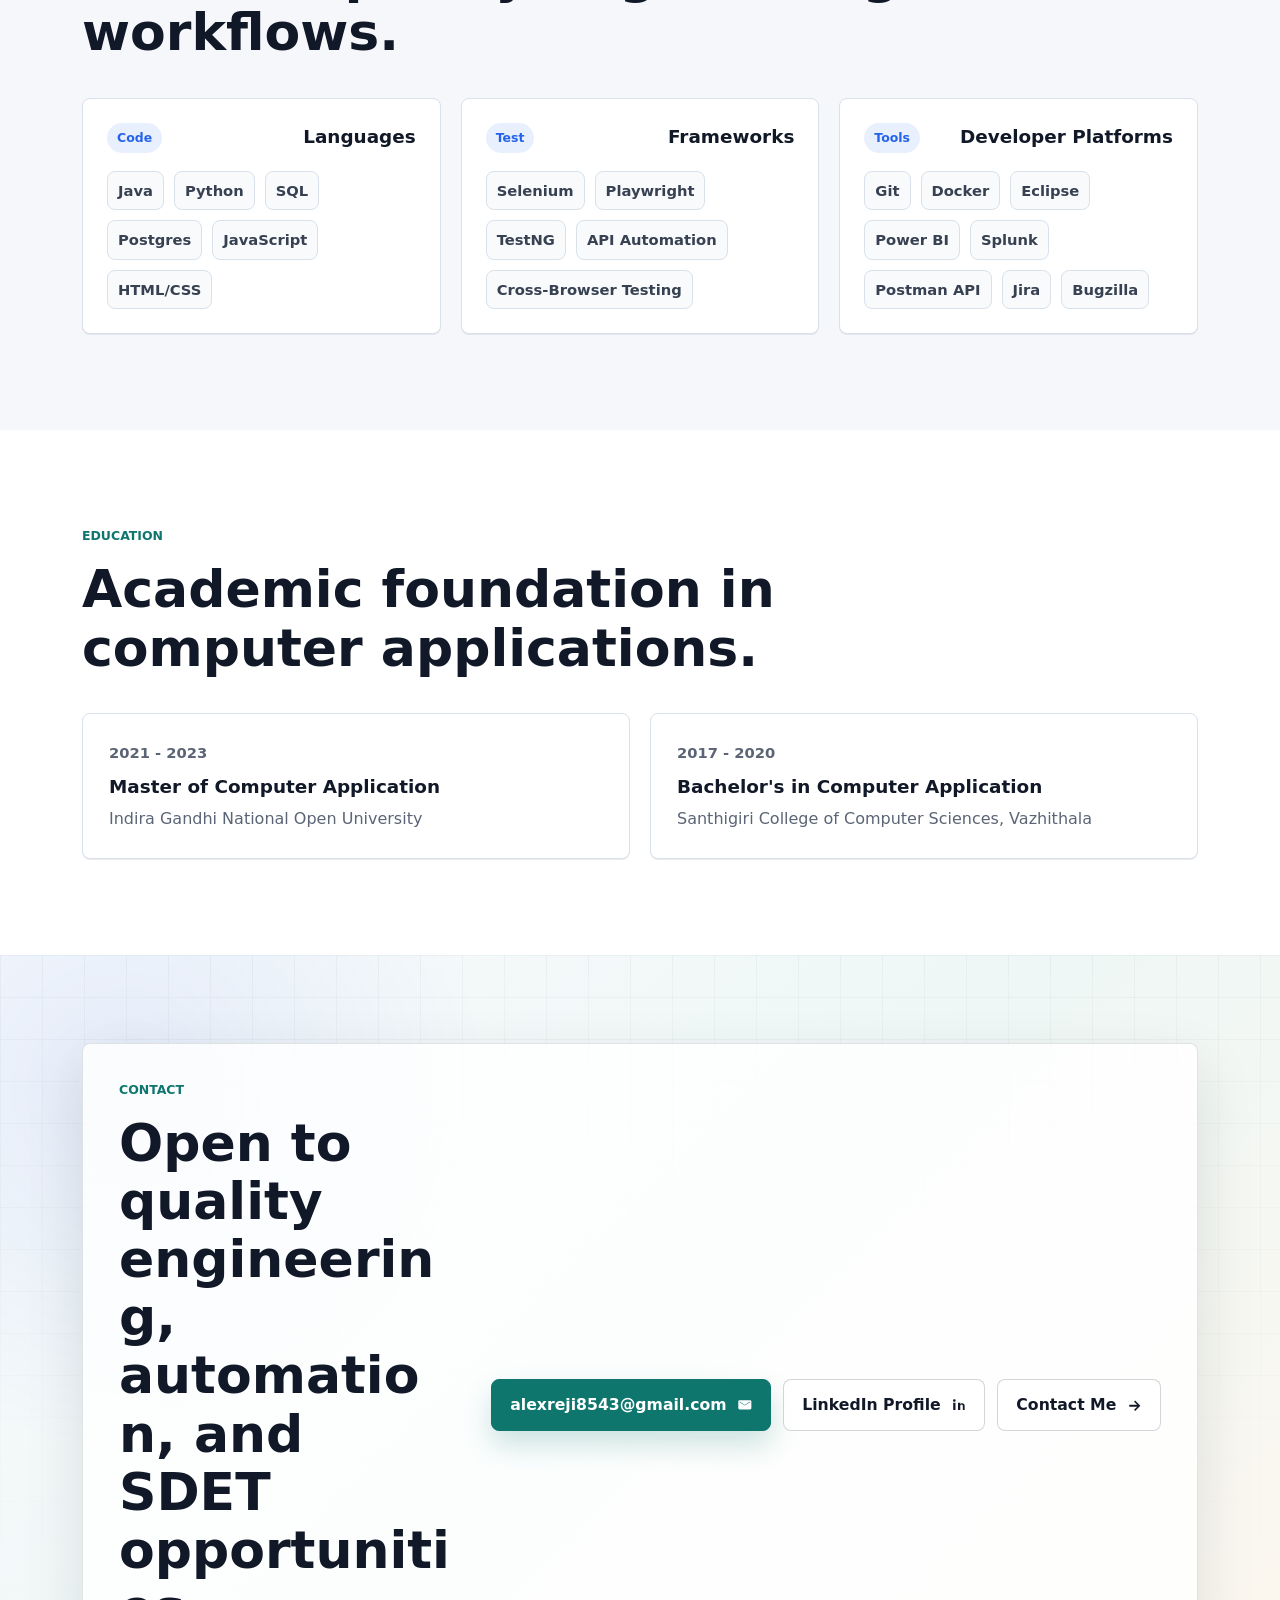
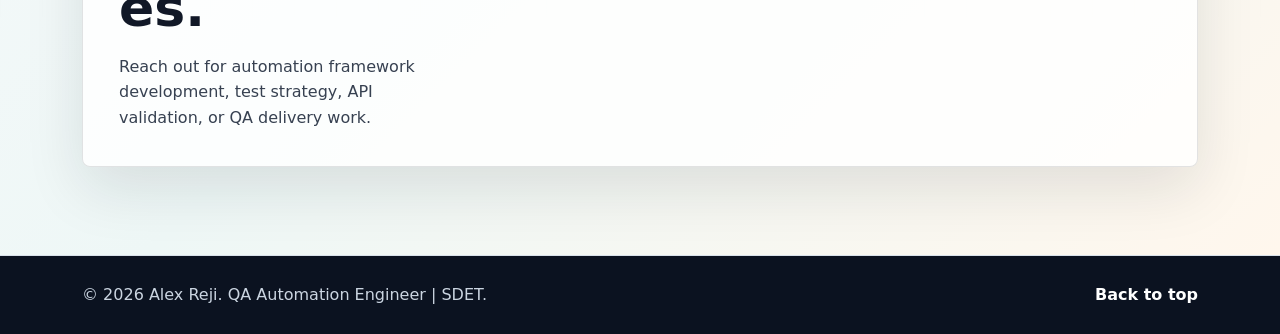
==== commit 69a5f0cd: "commit" ====
--- a/index.html
+++ b/index.html
@@ -27,6 +27,7 @@
 
       <div class="collapse navbar-collapse" id="primaryNav">
         <ul class="navbar-nav ms-auto align-items-lg-center">
+          <li class="nav-item"><a class="nav-link" href="index.html#home">Home</a></li>
           <li class="nav-item"><a class="nav-link" href="index.html#about">About</a></li>
           <li class="nav-item"><a class="nav-link" href="index.html#experience">Experience</a></li>
           <li class="nav-item"><a class="nav-link" href="index.html#skills">Skills</a></li>
--- a/css/styles.css
+++ b/css/styles.css
@@ -128,7 +128,7 @@
 
 .brand-text {
   color: var(--color-ink);
-  font-size: 1rem;
+  font-size: 1.5rem;
 }
 
 .nav-link {
@@ -175,8 +175,8 @@
   position: relative;
   overflow: hidden;
   background:
-    radial-gradient(circle at 10% 15%, rgba(37, 99, 235, 0.09), transparent 26%),
-    linear-gradient(135deg, #f8fafc 0%, #eef7f6 48%, #fff7ed 100%);
+          radial-gradient(circle at 10% 15%, rgba(37, 99, 235, 0.09), transparent 26%),
+          linear-gradient(135deg, #f8fafc 0%, #eef7f6 48%, #fff7ed 100%);
 }
 
 .section-band::before {
@@ -184,8 +184,8 @@
   inset: 0;
   pointer-events: none;
   background-image:
-    linear-gradient(rgba(17, 24, 39, 0.045) 1px, transparent 1px),
-    linear-gradient(90deg, rgba(17, 24, 39, 0.045) 1px, transparent 1px);
+          linear-gradient(rgba(17, 24, 39, 0.045) 1px, transparent 1px),
+          linear-gradient(90deg, rgba(17, 24, 39, 0.045) 1px, transparent 1px);
   background-size: 42px 42px;
   content: "";
   mask-image: linear-gradient(to bottom, rgba(0, 0, 0, 0.8), transparent 78%);
@@ -1253,4 +1253,4 @@
     opacity: 1;
     transform: none;
   }
-}
+}
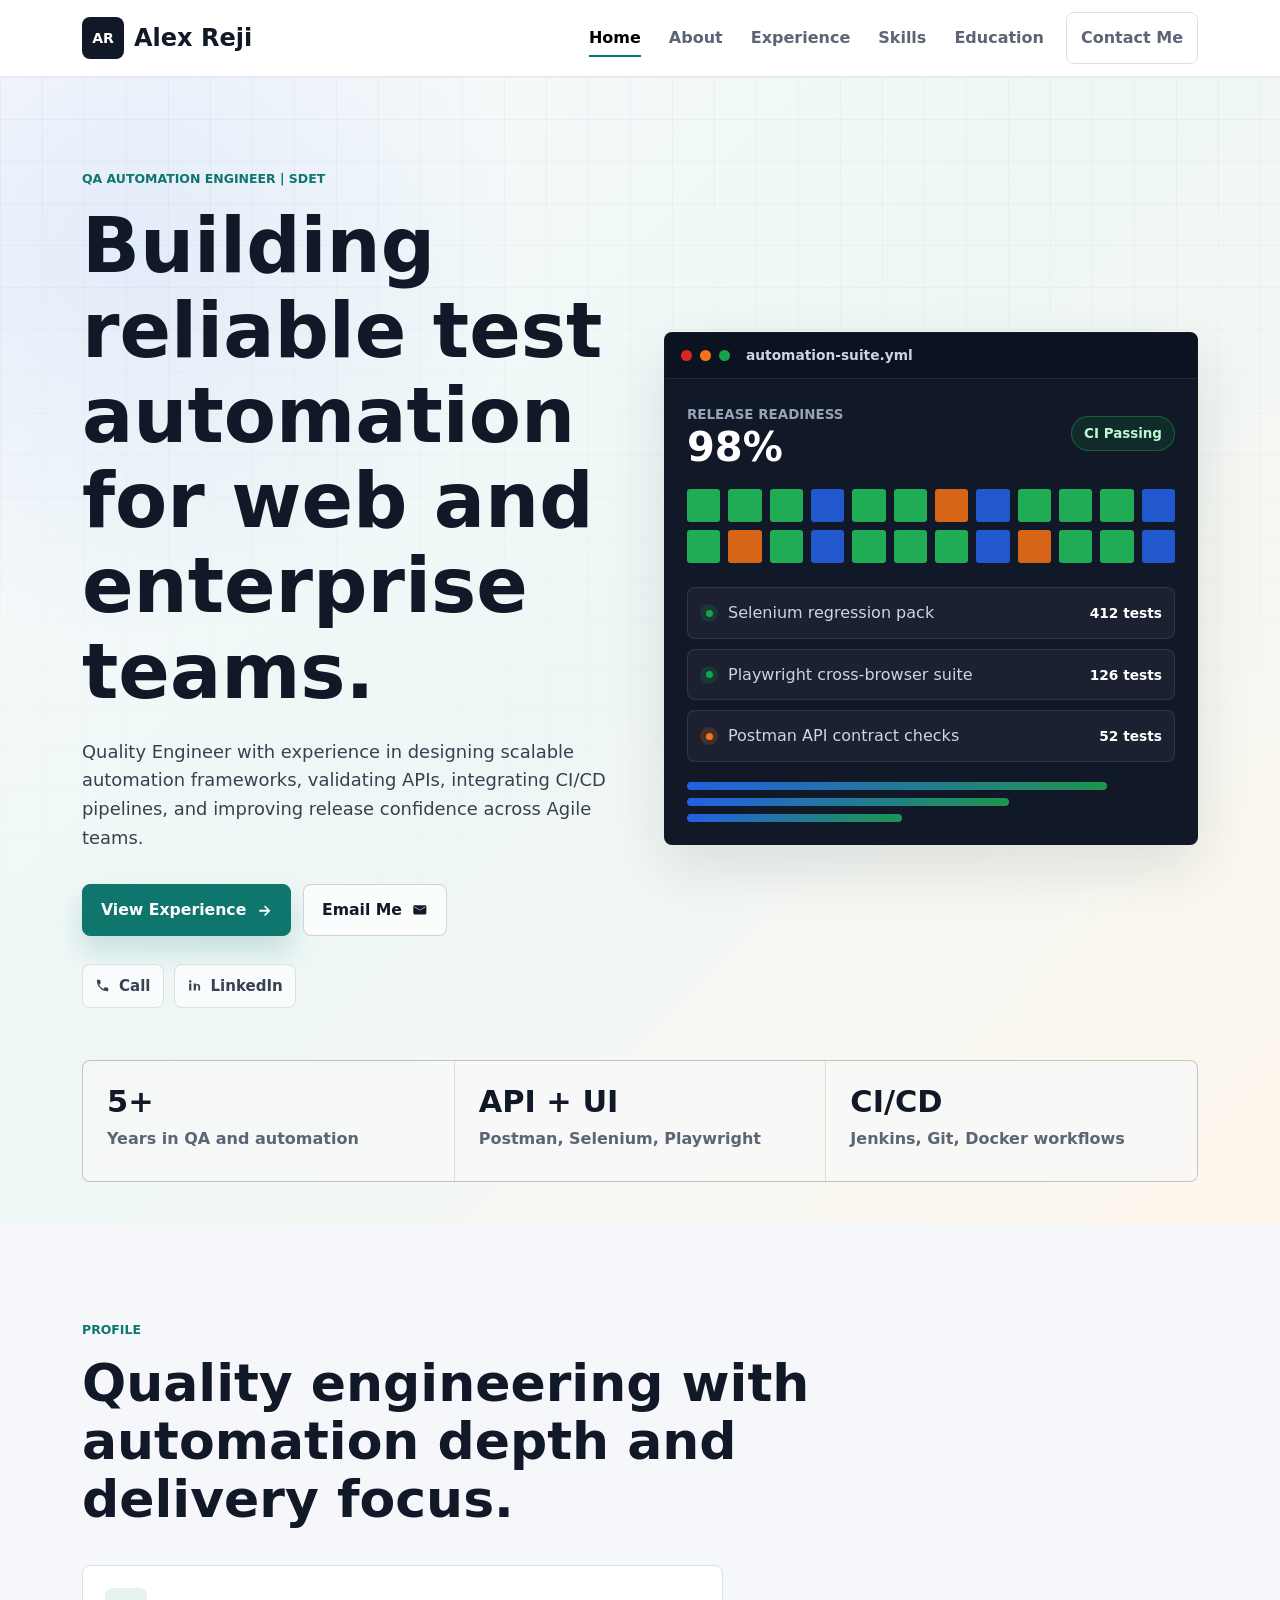
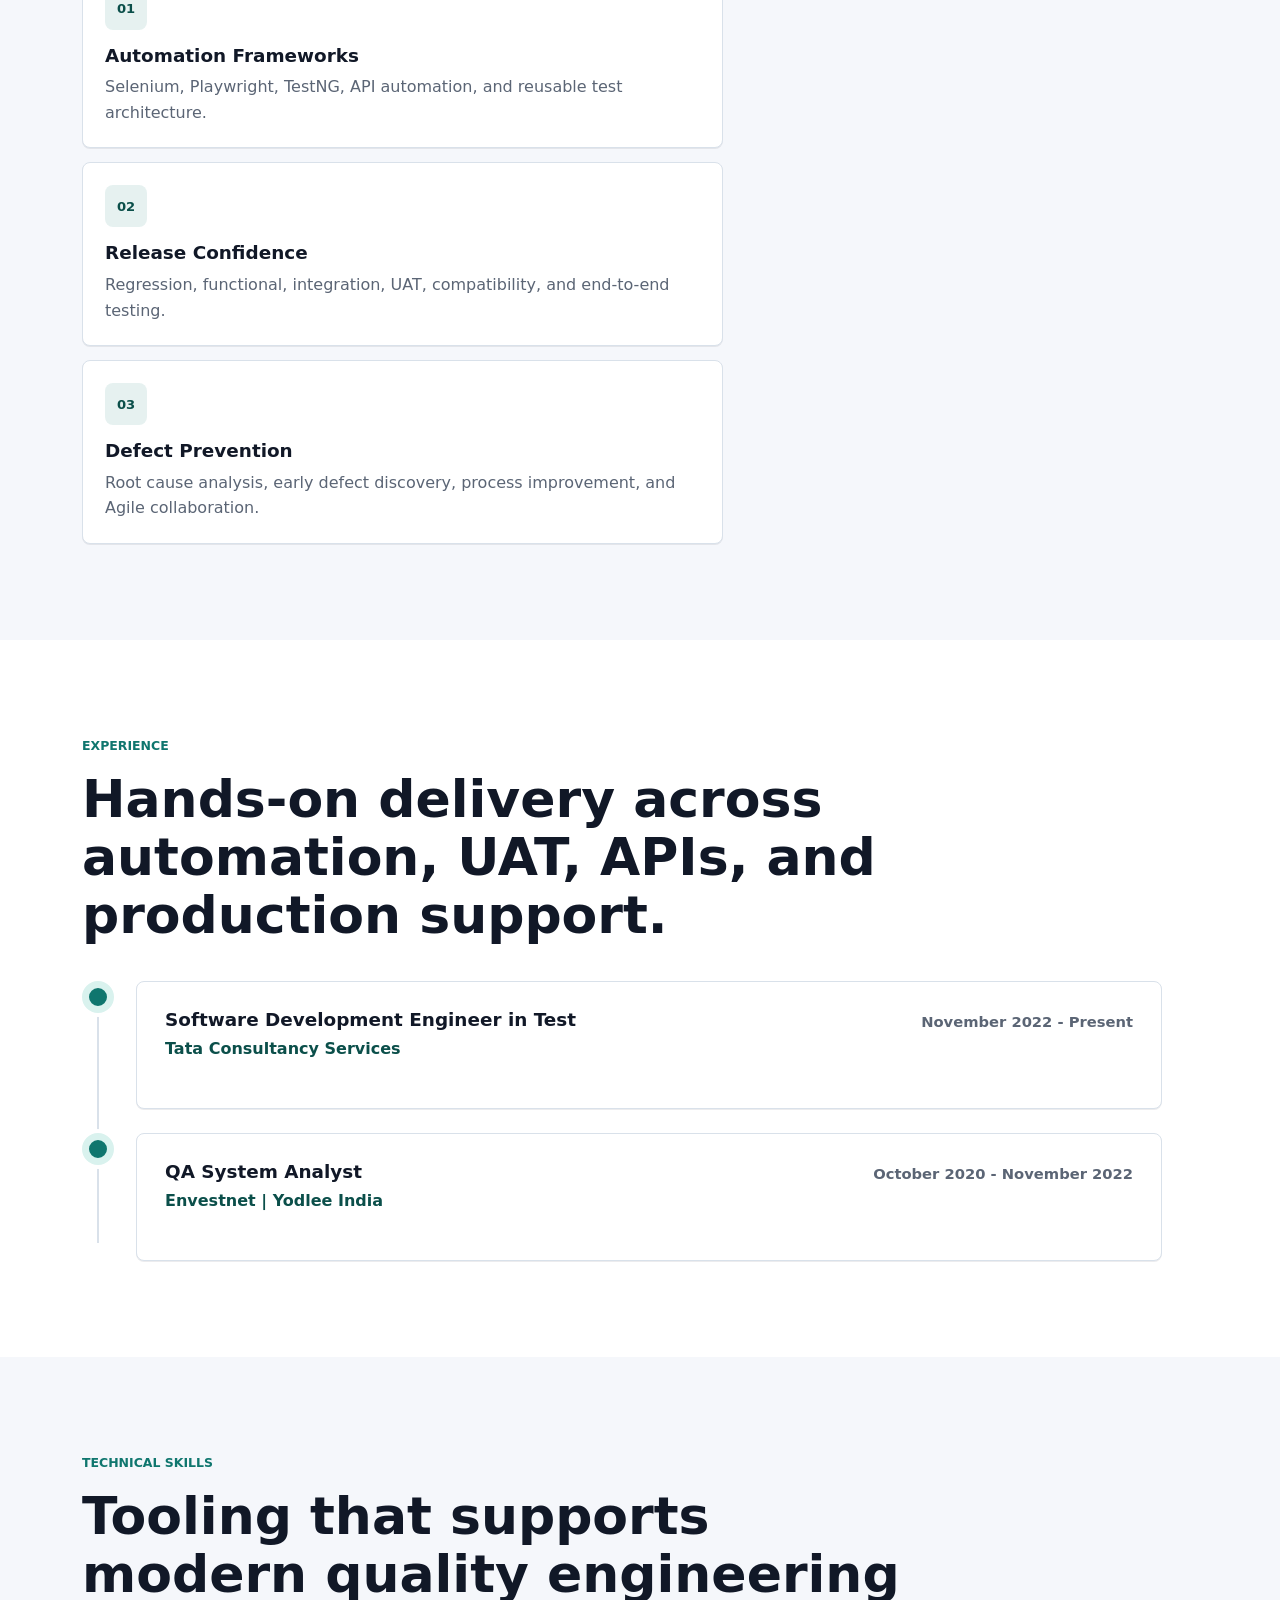
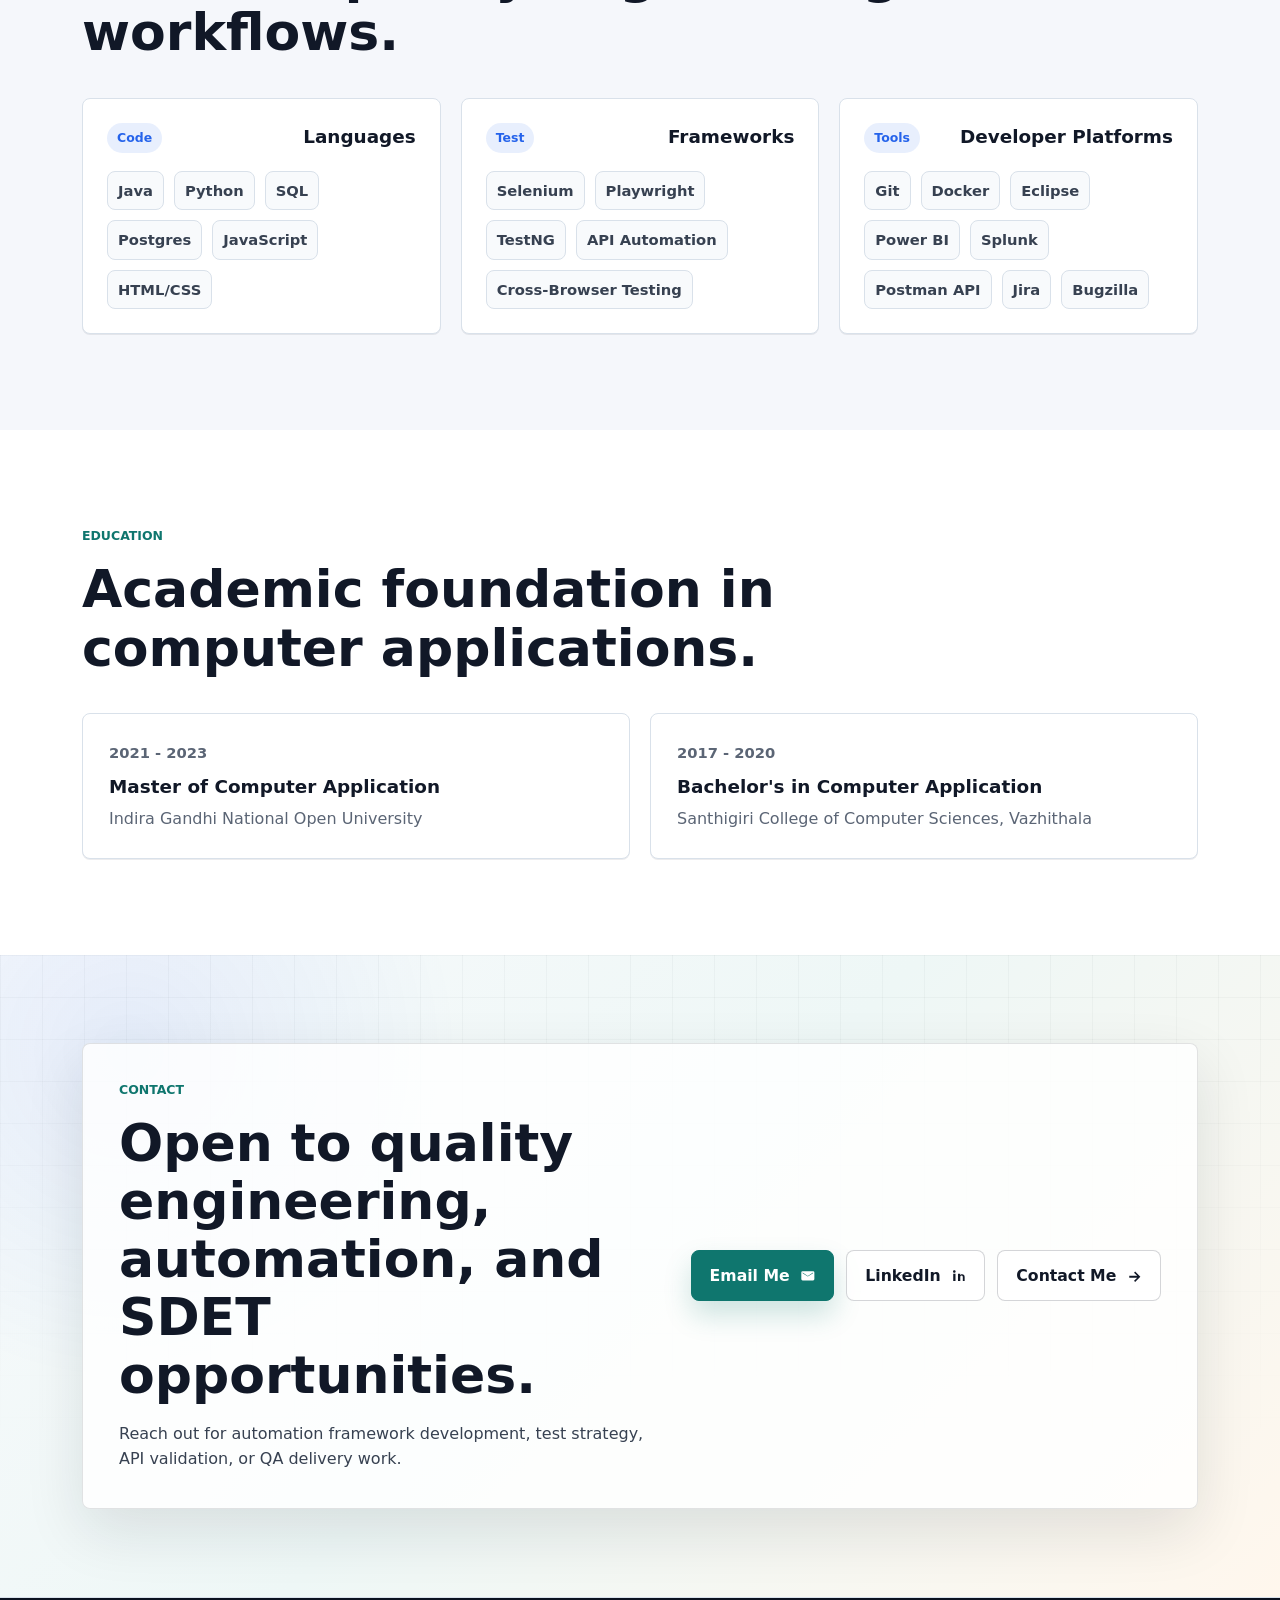
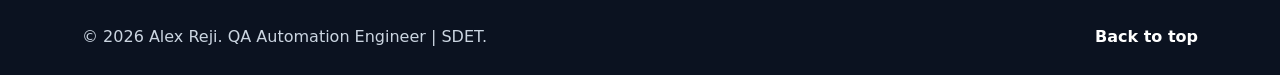
==== commit 1a60ea1a: "commit" ====
--- a/index.html
+++ b/index.html
@@ -5,7 +5,7 @@
   <meta name="viewport" content="width=device-width, initial-scale=1">
   <meta name="description" content="Alex Reji - QA Automation Engineer and SDET portfolio showcasing automation frameworks, API testing, CI/CD, and quality engineering experience.">
   <meta name="theme-color" content="#0f766e">
-  <title>Alex Reji | QA Automation Engineer</title>
+  <title>Alex Reji | SDET</title>
   <link rel="icon" href="data:image/svg+xml,%3Csvg xmlns='http://www.w3.org/2000/svg' viewBox='0 0 64 64'%3E%3Crect width='64' height='64' rx='12' fill='%230f766e'/%3E%3Cpath d='M18 42 30 18h6l12 24h-7l-2.4-5.4H27.1L24.8 42h-6.8Zm11.3-10.7h7.1L32.9 23l-3.6 8.3Z' fill='white'/%3E%3C/svg%3E">
   <link rel="stylesheet" href="css/bootstrap.min.css">
   <link rel="stylesheet" href="css/styles.css">
@@ -310,11 +310,11 @@
         </div>
         <div class="contact-actions">
           <a class="btn btn-primary btn-lg" href="mailto:alexreji8543@gmail.com">
-            <span>alexreji8543@gmail.com</span>
+            <span>Email Me</span>
             <svg aria-hidden="true" viewBox="0 0 24 24"><path d="M4 5h16a2 2 0 0 1 2 2v10a2 2 0 0 1-2 2H4a2 2 0 0 1-2-2V7a2 2 0 0 1 2-2Zm8 8.2L20 8V7l-8 5.2L4 7v1l8 5.2Z"></path></svg>
           </a>
           <a class="btn btn-outline btn-lg" href="https://www.linkedin.com/in/alex-reji-joseph" target="_blank" rel="noreferrer">
-            <span>LinkedIn Profile</span>
+            <span>LinkedIn </span>
             <svg aria-hidden="true" viewBox="0 0 24 24"><path d="M6.9 8.9H3.4V20h3.5V8.9ZM5.1 7.4c1.1 0 2-.8 2-1.9s-.9-1.9-2-1.9-2 .8-2 1.9.8 1.9 2 1.9ZM20.9 20v-6.1c0-3-1.6-4.4-3.8-4.4-1.7 0-2.5.9-3 1.6V8.9h-3.4V20h3.5v-5.5c0-1.5.3-2.9 2.1-2.9 1.7 0 1.8 1.6 1.8 3V20h2.8Z"></path></svg>
           </a>
           <a class="btn btn-outline btn-lg" href="contact.html">
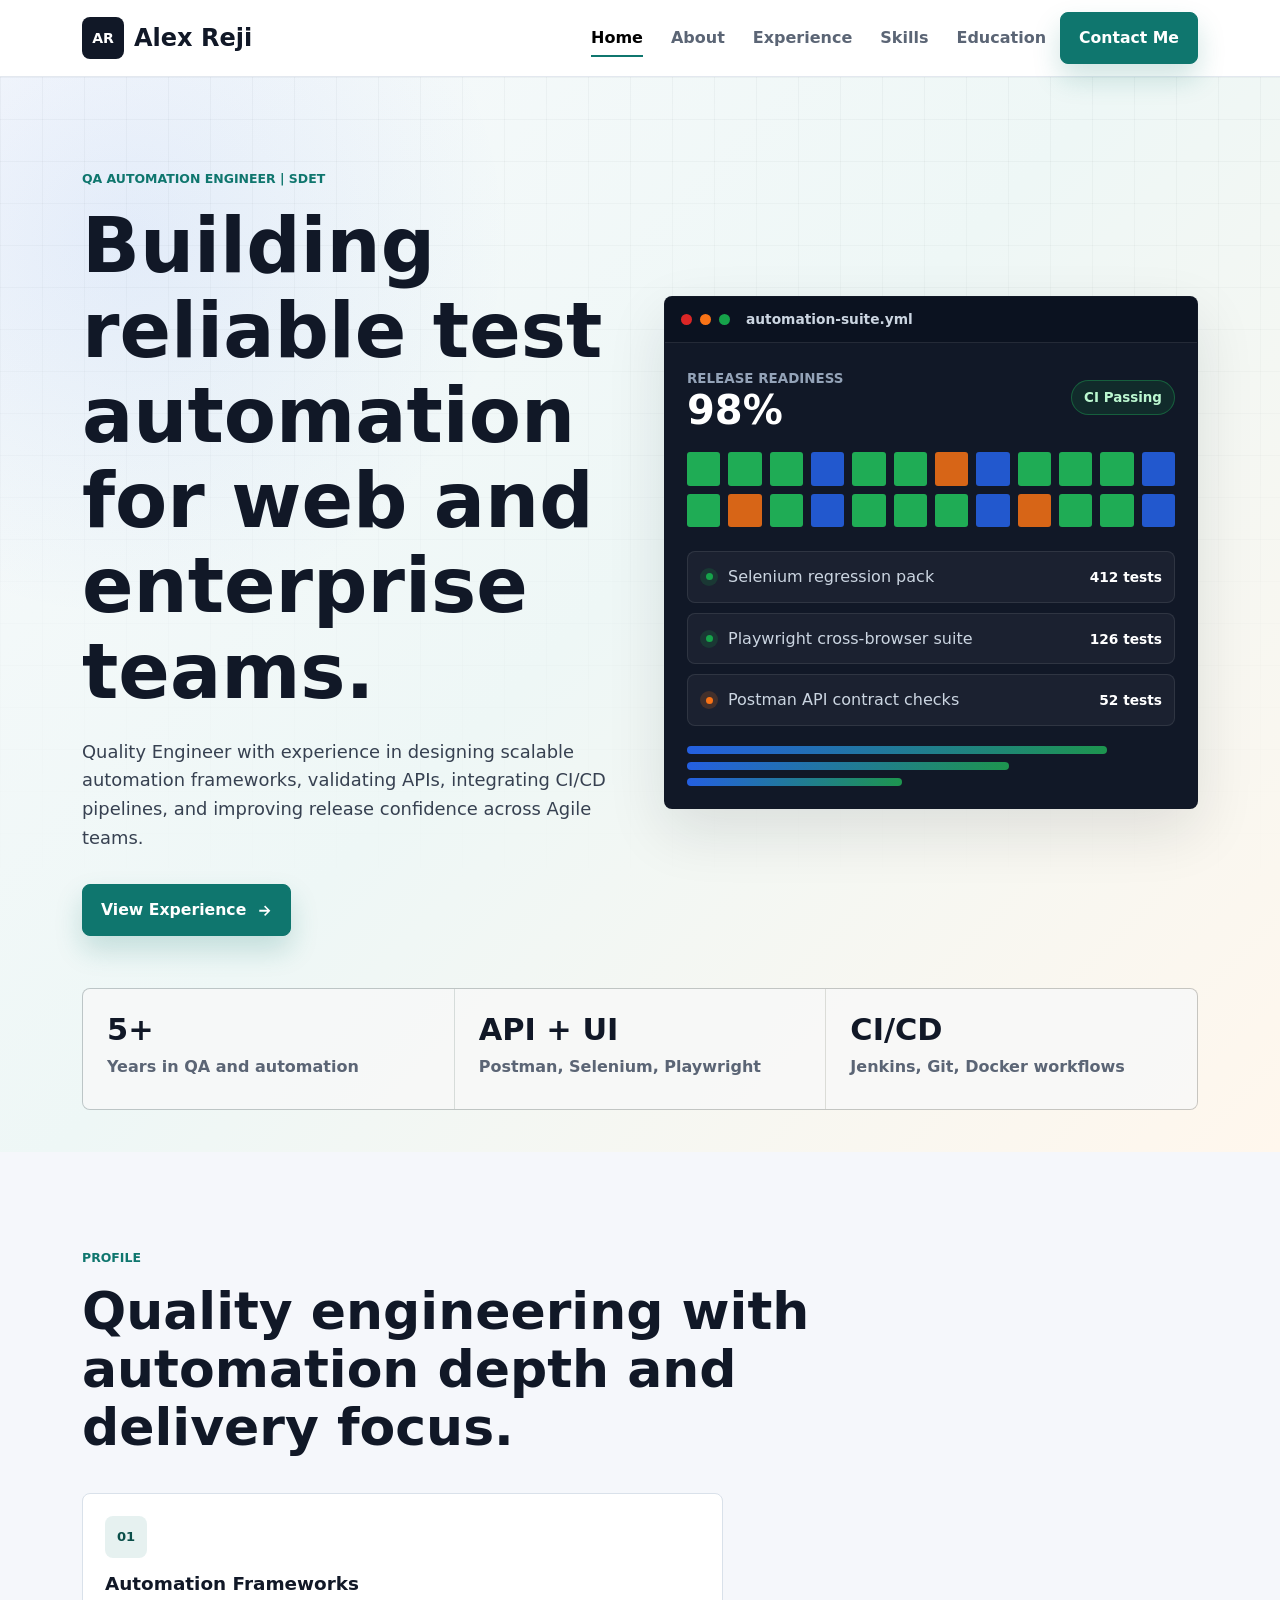
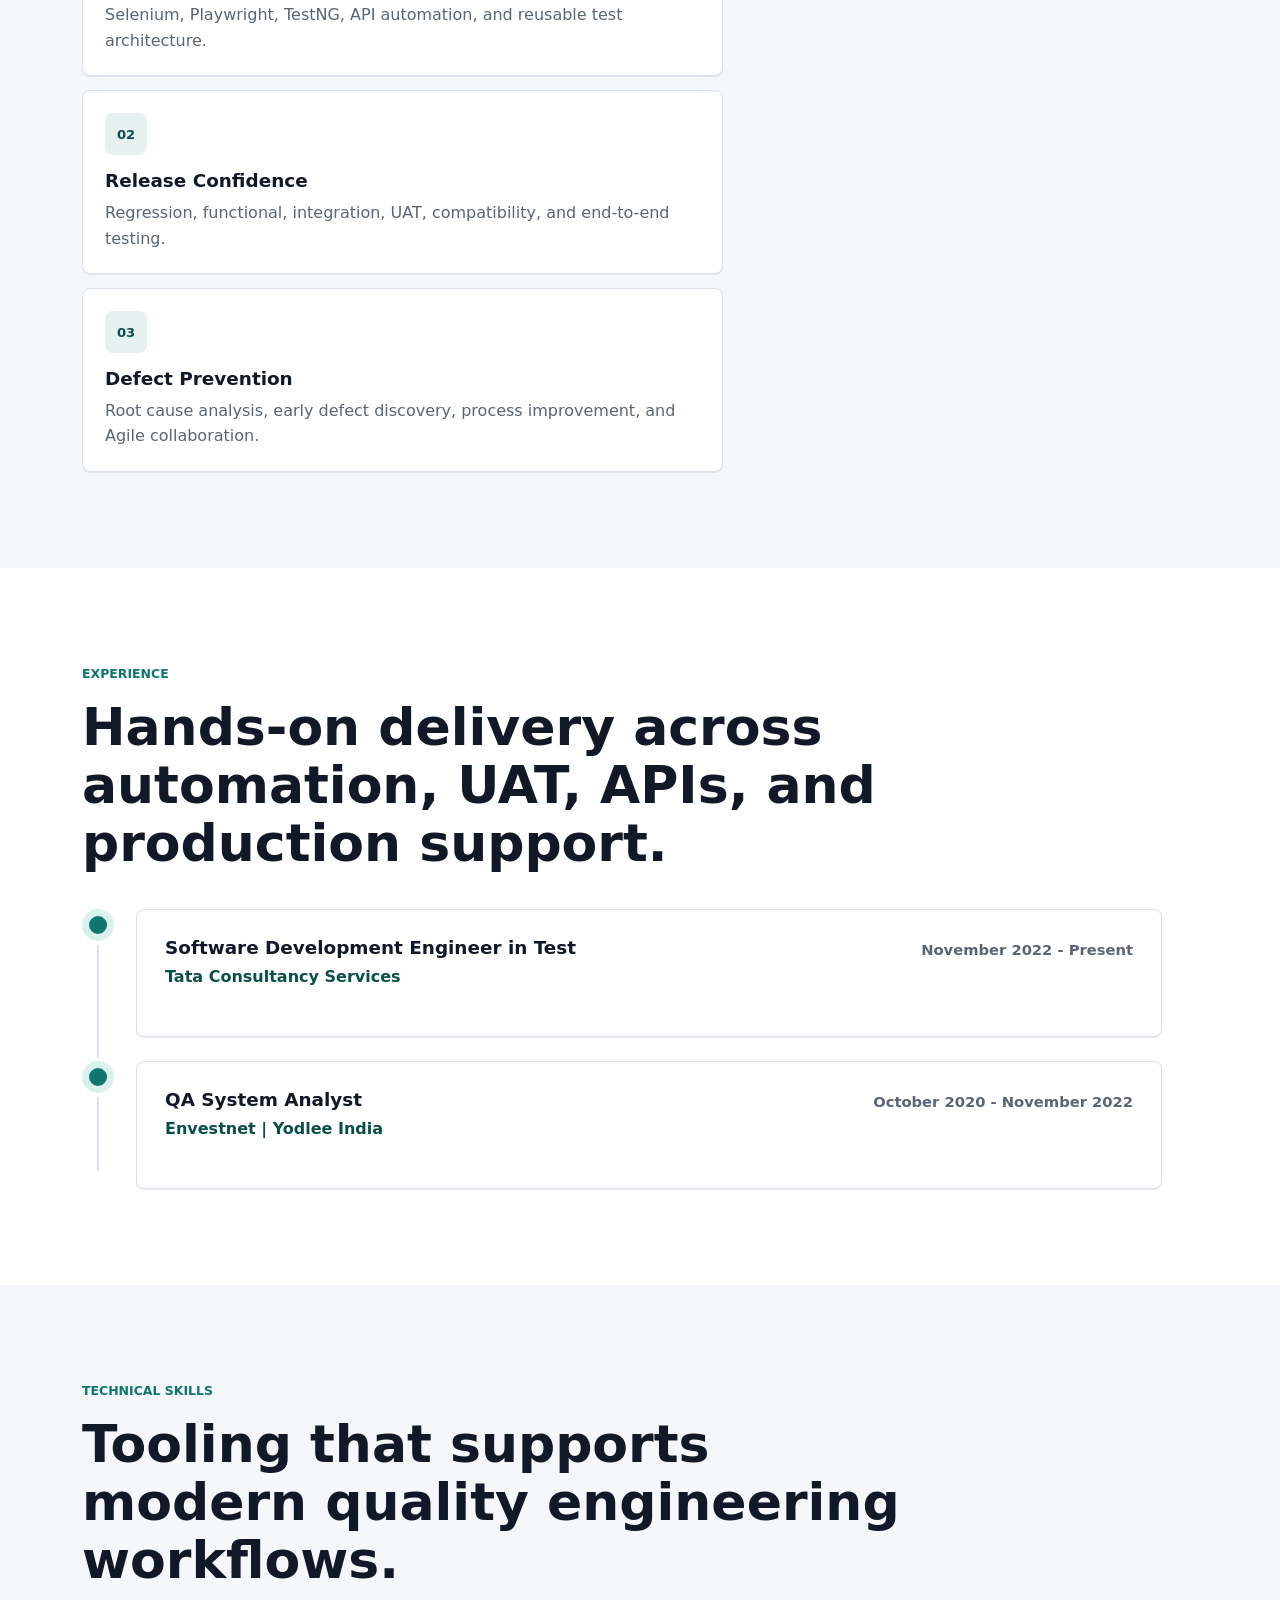
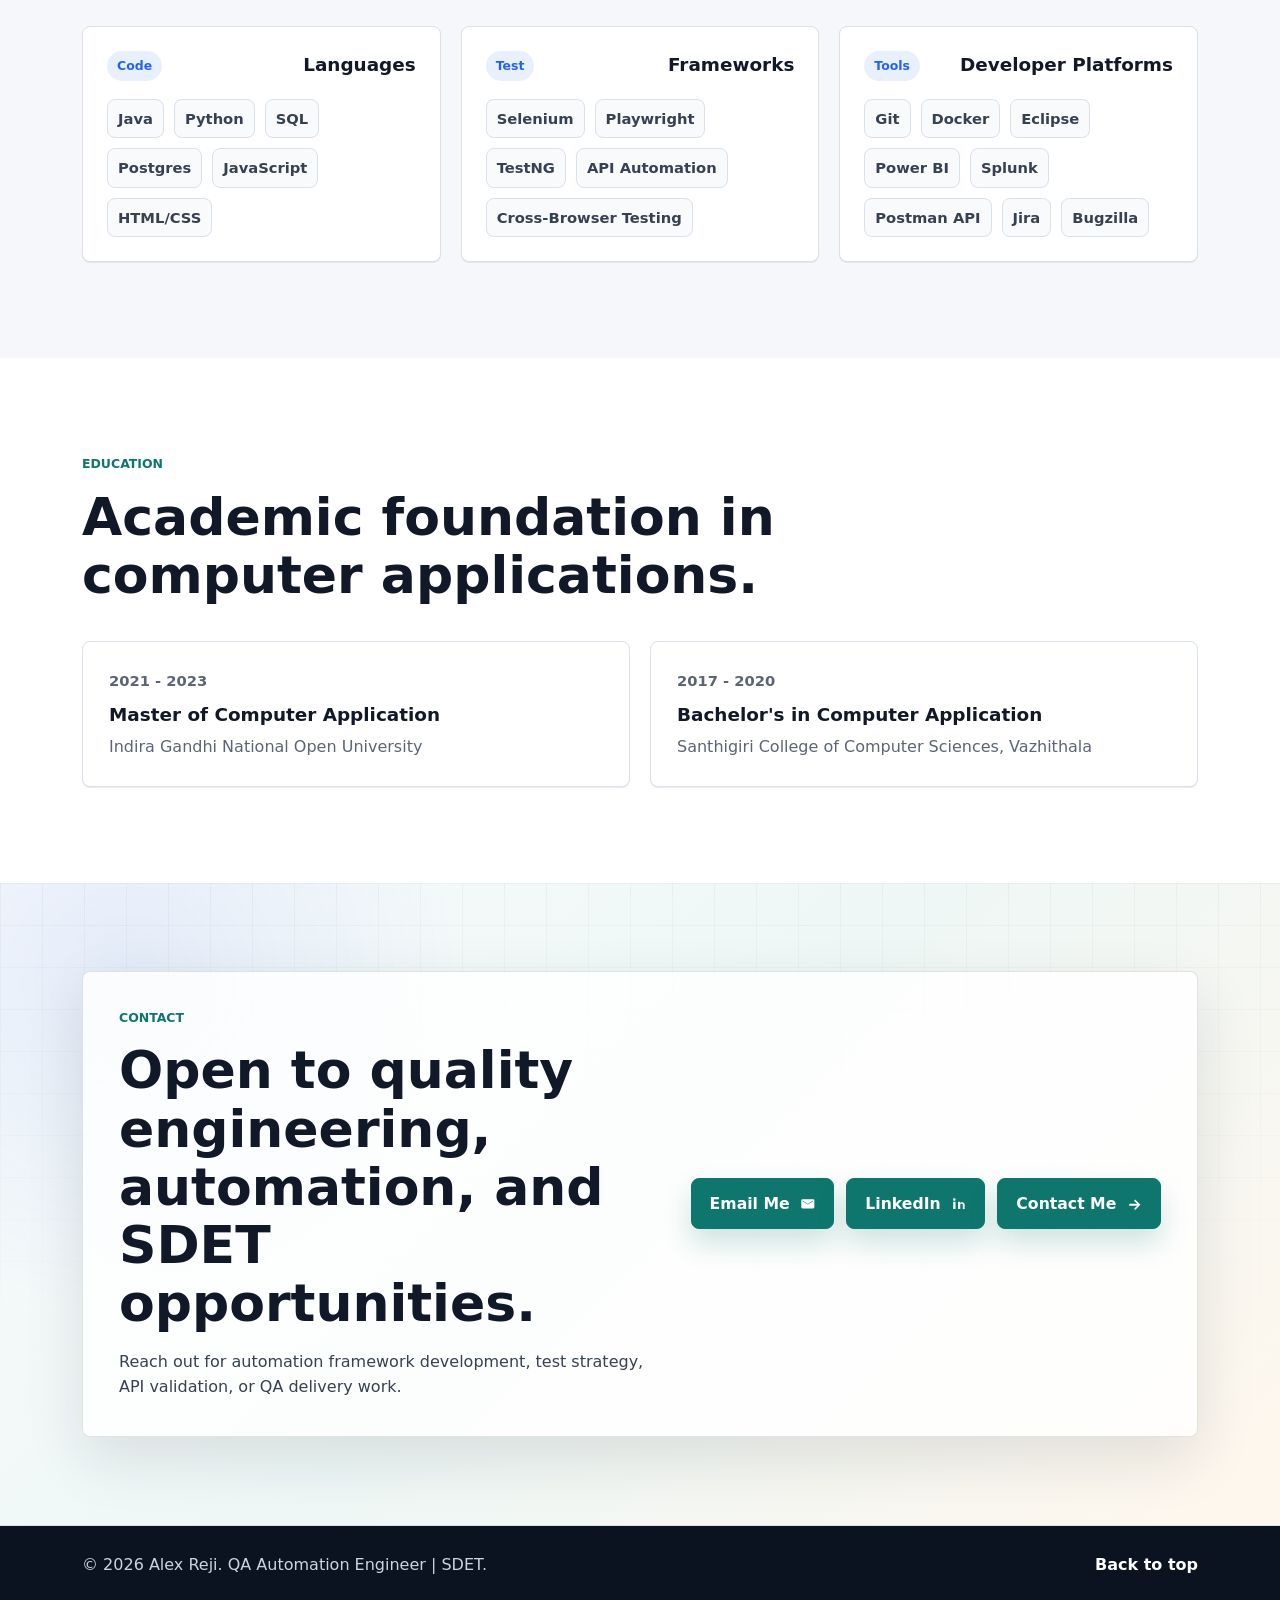
==== commit 86a152f7: "commit" ====
--- a/index.html
+++ b/index.html
@@ -32,7 +32,7 @@
           <li class="nav-item"><a class="nav-link" href="index.html#experience">Experience</a></li>
           <li class="nav-item"><a class="nav-link" href="index.html#skills">Skills</a></li>
           <li class="nav-item"><a class="nav-link" href="index.html#education">Education</a></li>
-          <li class="nav-item"><a class="nav-link nav-link-contact" href="contact.html">Contact Me</a></li>
+          <li class="nav-item"><a class="btn btn-primary btn-lg" href="contact.html">Contact Me</a></li>
         </ul>
       </div>
     </div>
@@ -57,22 +57,9 @@
                 <span>View Experience</span>
                 <svg aria-hidden="true" viewBox="0 0 24 24"><path d="M5 12h12.2l-4.9-4.9L14 5.4 22 13.4l-8 8-1.7-1.7 4.9-4.9H5V12Z"></path></svg>
               </a>
-              <a class="btn btn-outline btn-lg" href="mailto:alexreji8543@gmail.com">
-                <span>Email Me</span>
-                <svg aria-hidden="true" viewBox="0 0 24 24"><path d="M4 5h16a2 2 0 0 1 2 2v10a2 2 0 0 1-2 2H4a2 2 0 0 1-2-2V7a2 2 0 0 1 2-2Zm8 8.2L20 8V7l-8 5.2L4 7v1l8 5.2Z"></path></svg>
-              </a>
-            </div>
-
-            <div class="contact-strip" aria-label="Contact information">
-              <a href="tel:+917025233169">
-                <svg aria-hidden="true" viewBox="0 0 24 24"><path d="M6.6 10.8c1.4 2.8 3.8 5.2 6.6 6.6l2.2-2.2c.3-.3.7-.4 1.1-.3 1.2.4 2.4.6 3.7.6.6 0 1 .4 1 1V20c0 .6-.4 1-1 1C10.7 21 3 13.3 3 3.8c0-.6.4-1 1-1h3.5c.6 0 1 .4 1 1 0 1.3.2 2.5.6 3.7.1.4 0 .8-.3 1.1l-2.2 2.2Z"></path></svg>
-                Call
-              </a>
-              <a href="https://www.linkedin.com/in/alex-reji-joseph" target="_blank" rel="noreferrer">
-                <svg aria-hidden="true" viewBox="0 0 24 24"><path d="M6.9 8.9H3.4V20h3.5V8.9ZM5.1 7.4c1.1 0 2-.8 2-1.9s-.9-1.9-2-1.9-2 .8-2 1.9.8 1.9 2 1.9ZM20.9 20v-6.1c0-3-1.6-4.4-3.8-4.4-1.7 0-2.5.9-3 1.6V8.9h-3.4V20h3.5v-5.5c0-1.5.3-2.9 2.1-2.9 1.7 0 1.8 1.6 1.8 3V20h2.8Z"></path></svg>
-                LinkedIn
-              </a>
-            </div>
+              </div>
+
+
           </div>
         </div>
 
@@ -313,11 +300,11 @@
             <span>Email Me</span>
             <svg aria-hidden="true" viewBox="0 0 24 24"><path d="M4 5h16a2 2 0 0 1 2 2v10a2 2 0 0 1-2 2H4a2 2 0 0 1-2-2V7a2 2 0 0 1 2-2Zm8 8.2L20 8V7l-8 5.2L4 7v1l8 5.2Z"></path></svg>
           </a>
-          <a class="btn btn-outline btn-lg" href="https://www.linkedin.com/in/alex-reji-joseph" target="_blank" rel="noreferrer">
+          <a class="btn btn-primary btn-lg" href="https://www.linkedin.com/in/alex-reji-joseph" target="_blank" rel="noreferrer">
             <span>LinkedIn </span>
             <svg aria-hidden="true" viewBox="0 0 24 24"><path d="M6.9 8.9H3.4V20h3.5V8.9ZM5.1 7.4c1.1 0 2-.8 2-1.9s-.9-1.9-2-1.9-2 .8-2 1.9.8 1.9 2 1.9ZM20.9 20v-6.1c0-3-1.6-4.4-3.8-4.4-1.7 0-2.5.9-3 1.6V8.9h-3.4V20h3.5v-5.5c0-1.5.3-2.9 2.1-2.9 1.7 0 1.8 1.6 1.8 3V20h2.8Z"></path></svg>
           </a>
-          <a class="btn btn-outline btn-lg" href="contact.html">
+          <a class="btn btn-primary btn-lg" href="contact.html">
             <span>Contact Me</span>
             <svg aria-hidden="true" viewBox="0 0 24 24"><path d="M5 12h12.2l-4.9-4.9L14 5.4 22 13.4l-8 8-1.7-1.7 4.9-4.9H5V12Z"></path></svg>
           </a>
